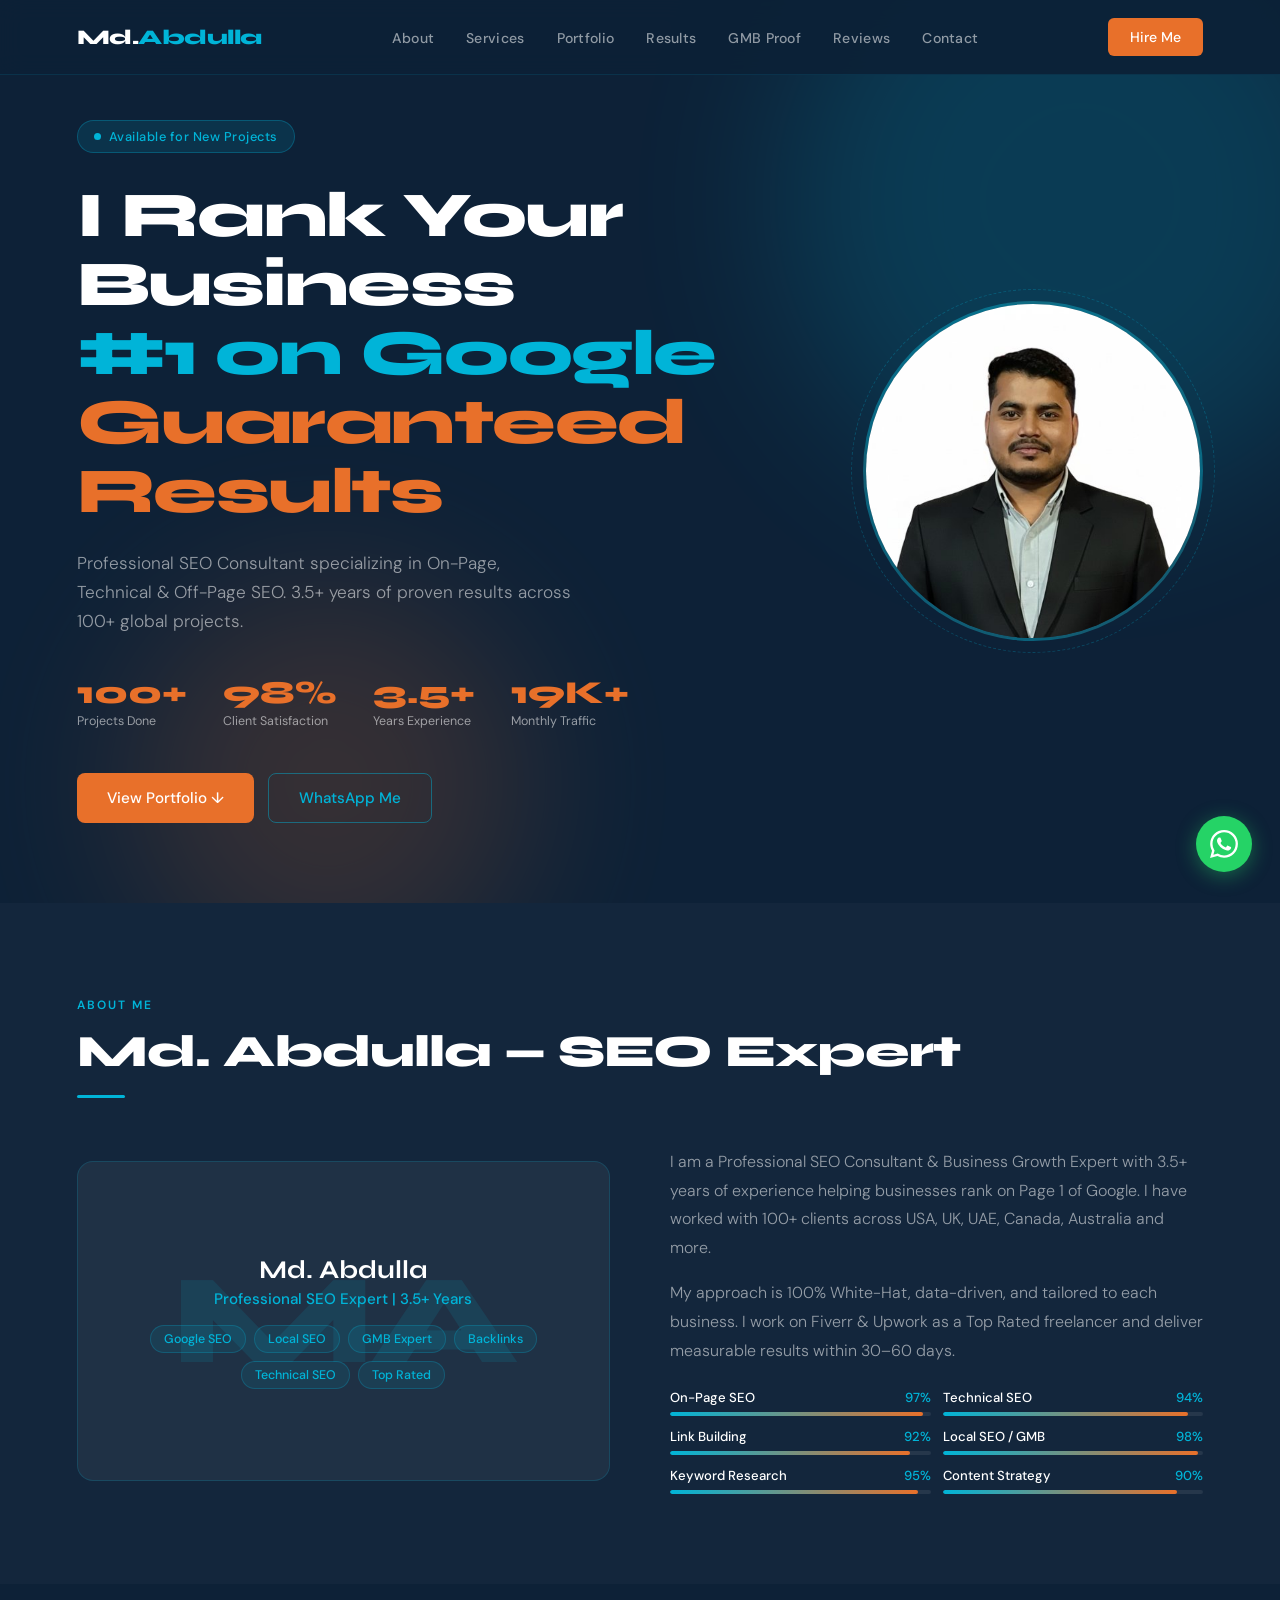
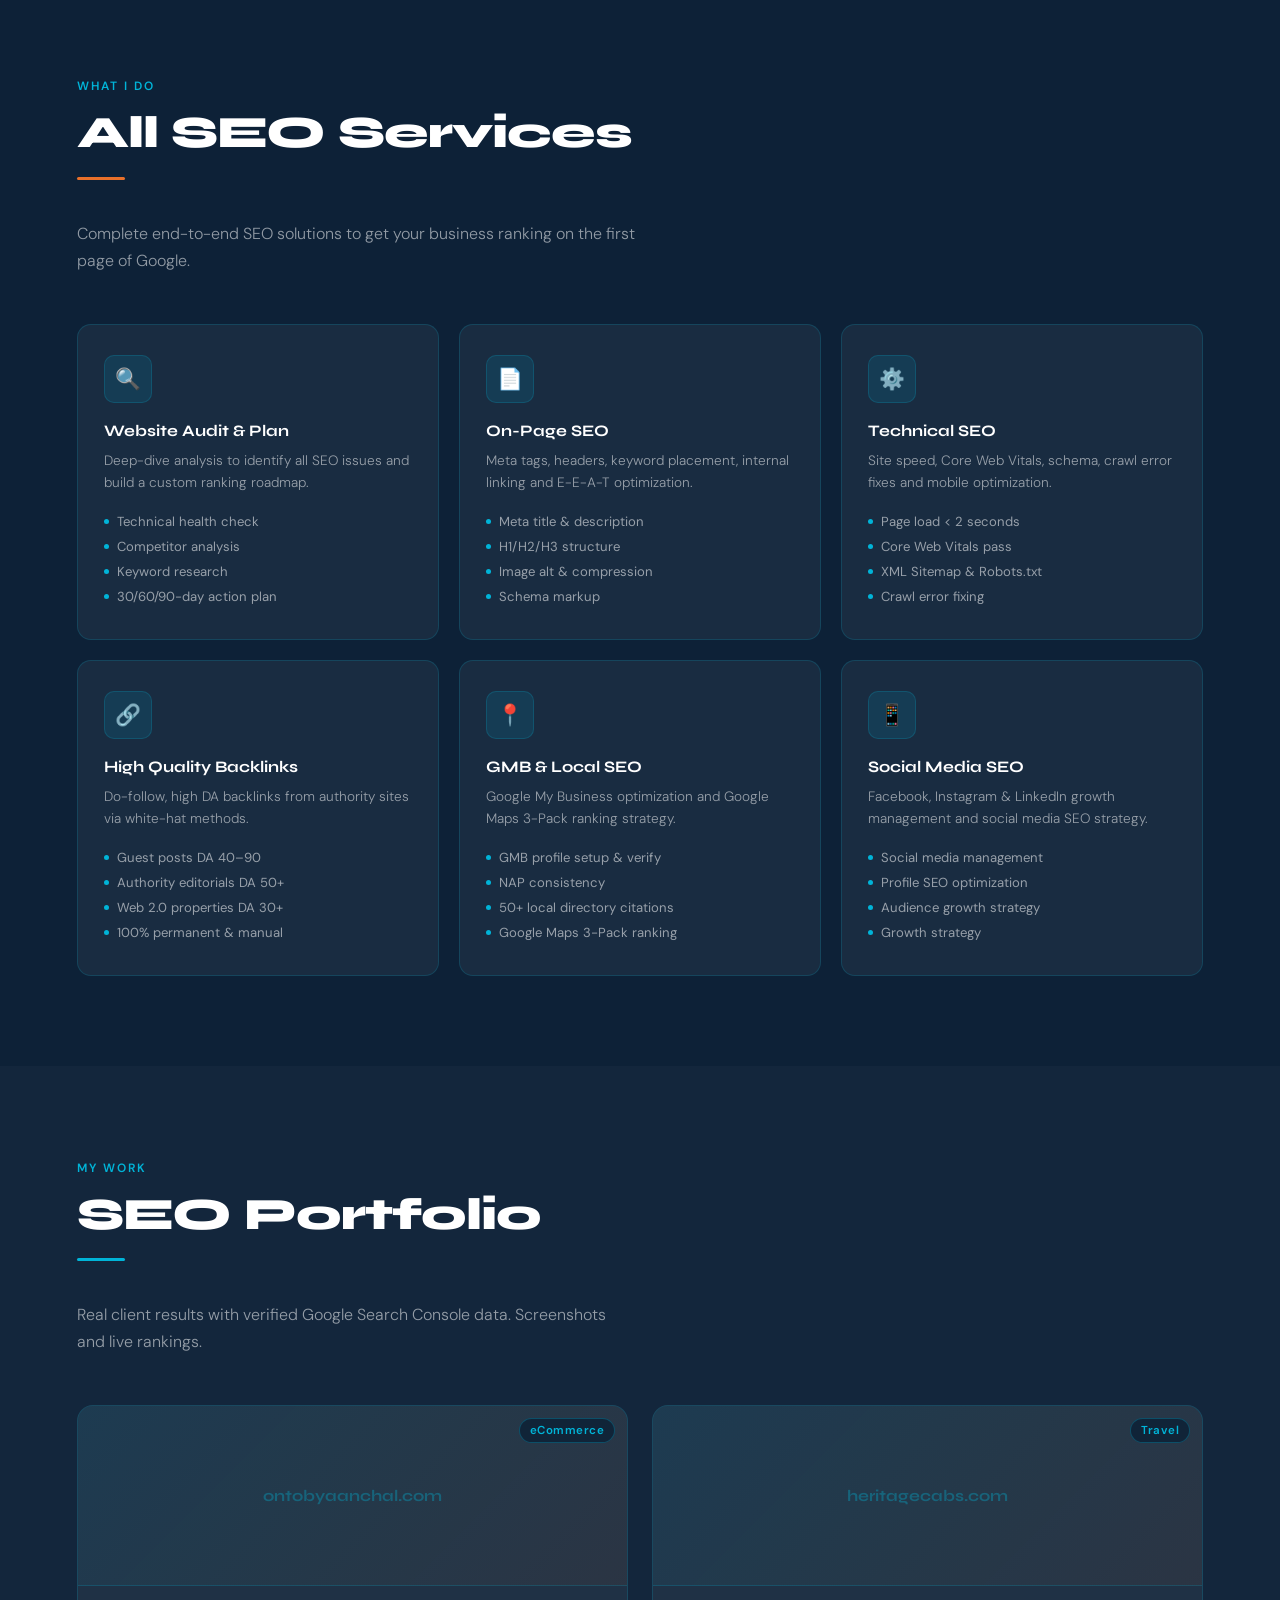
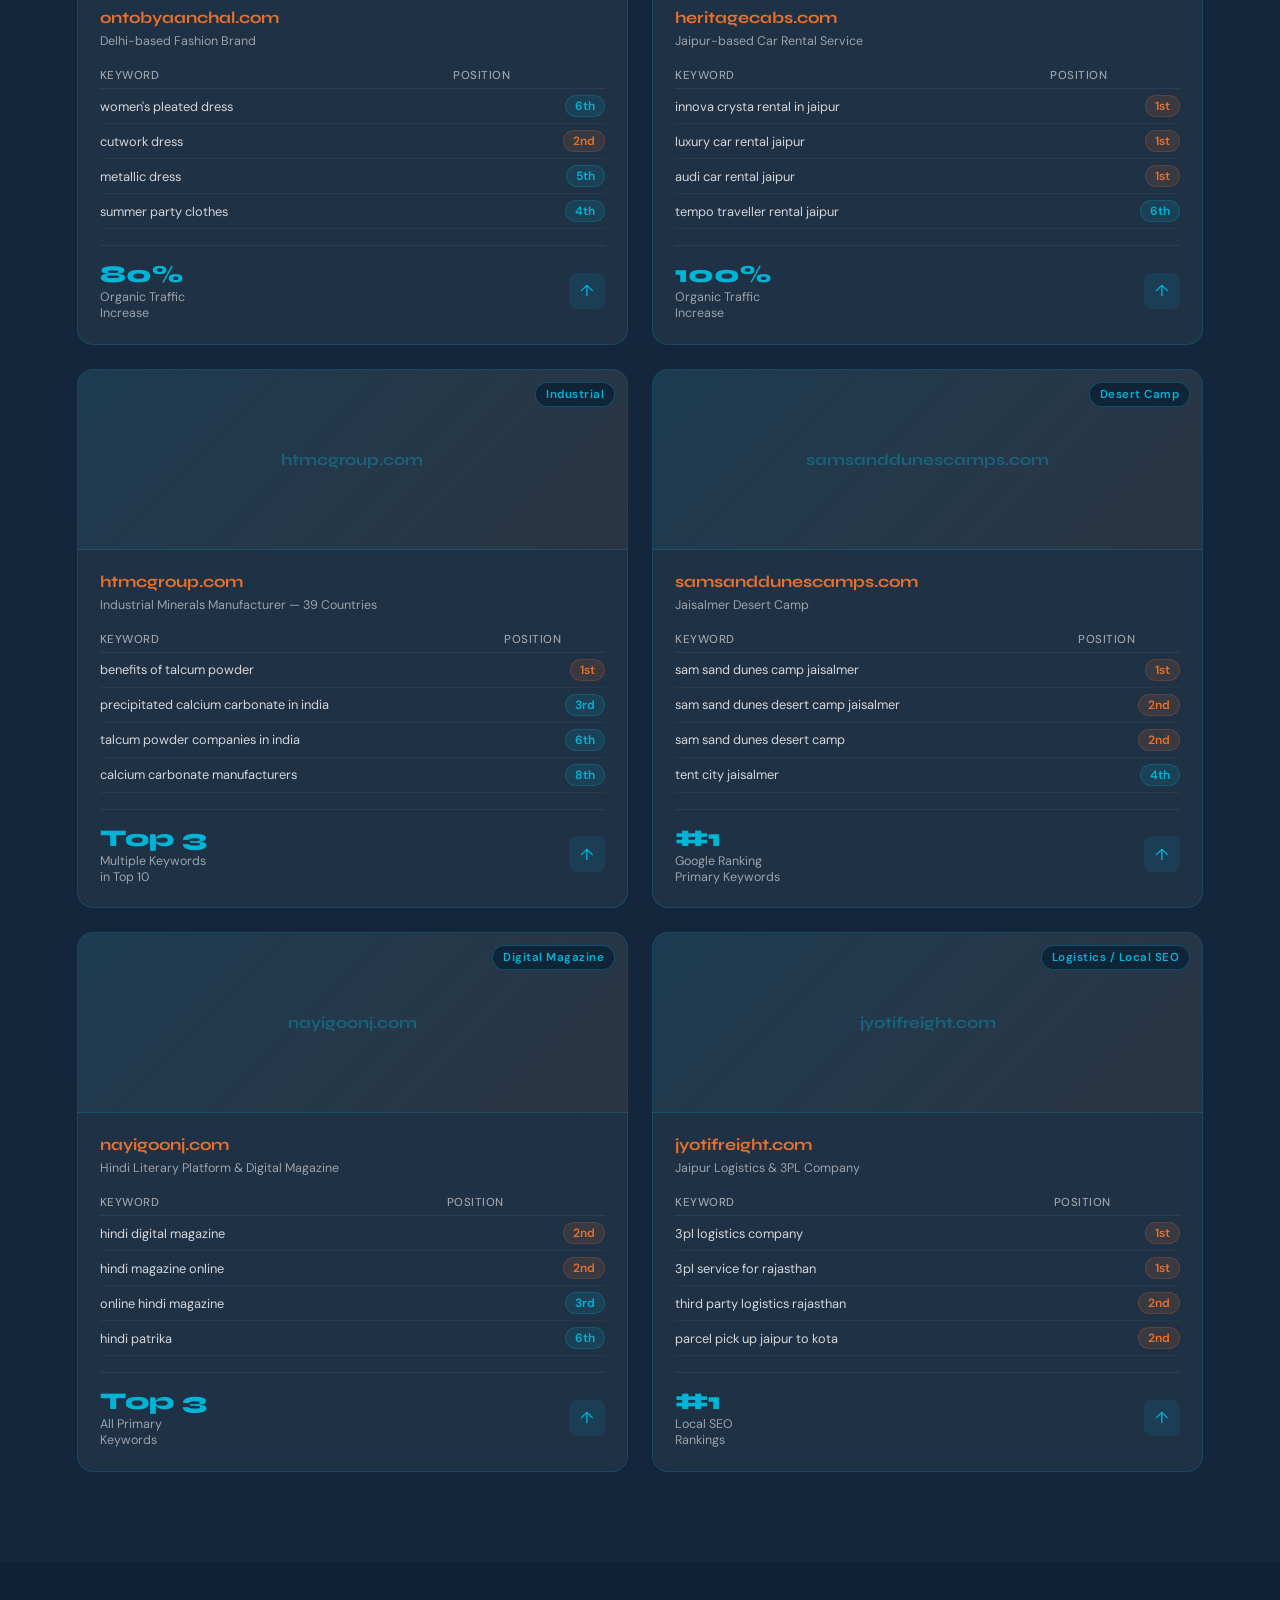
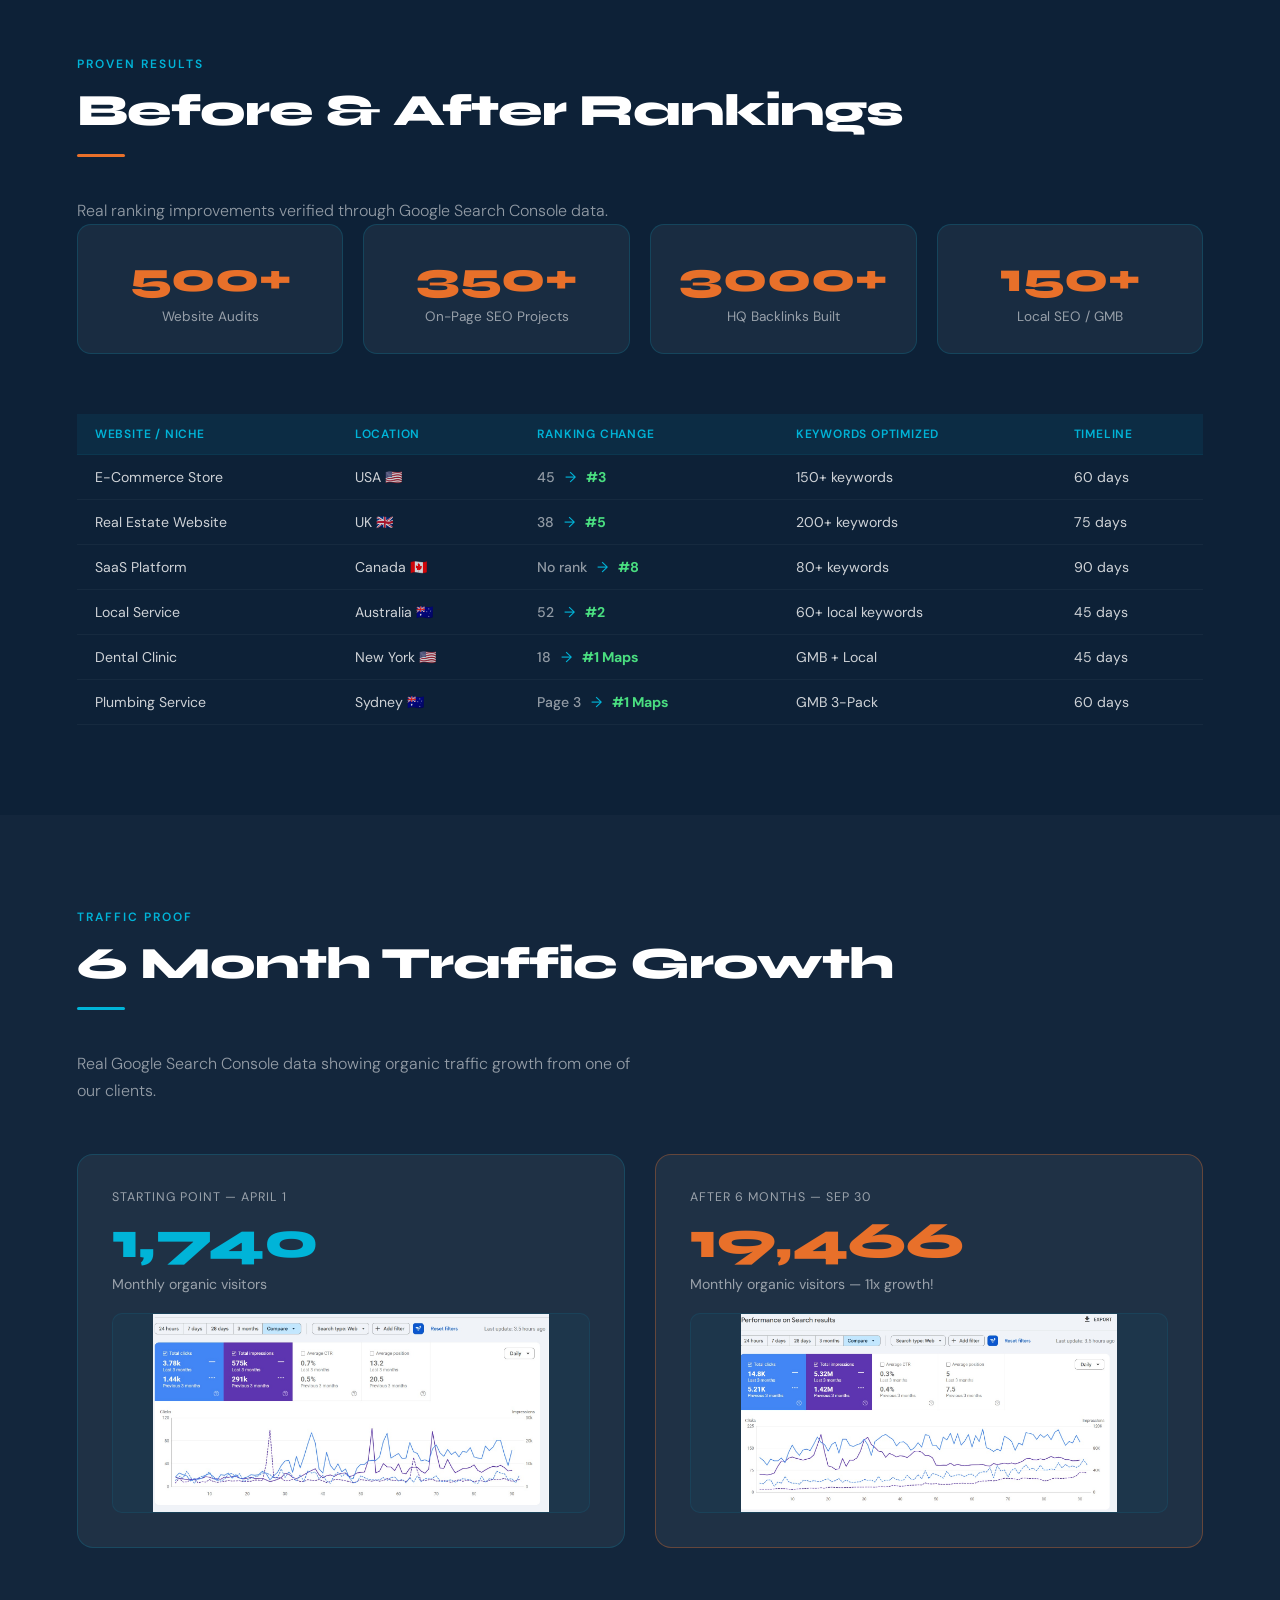
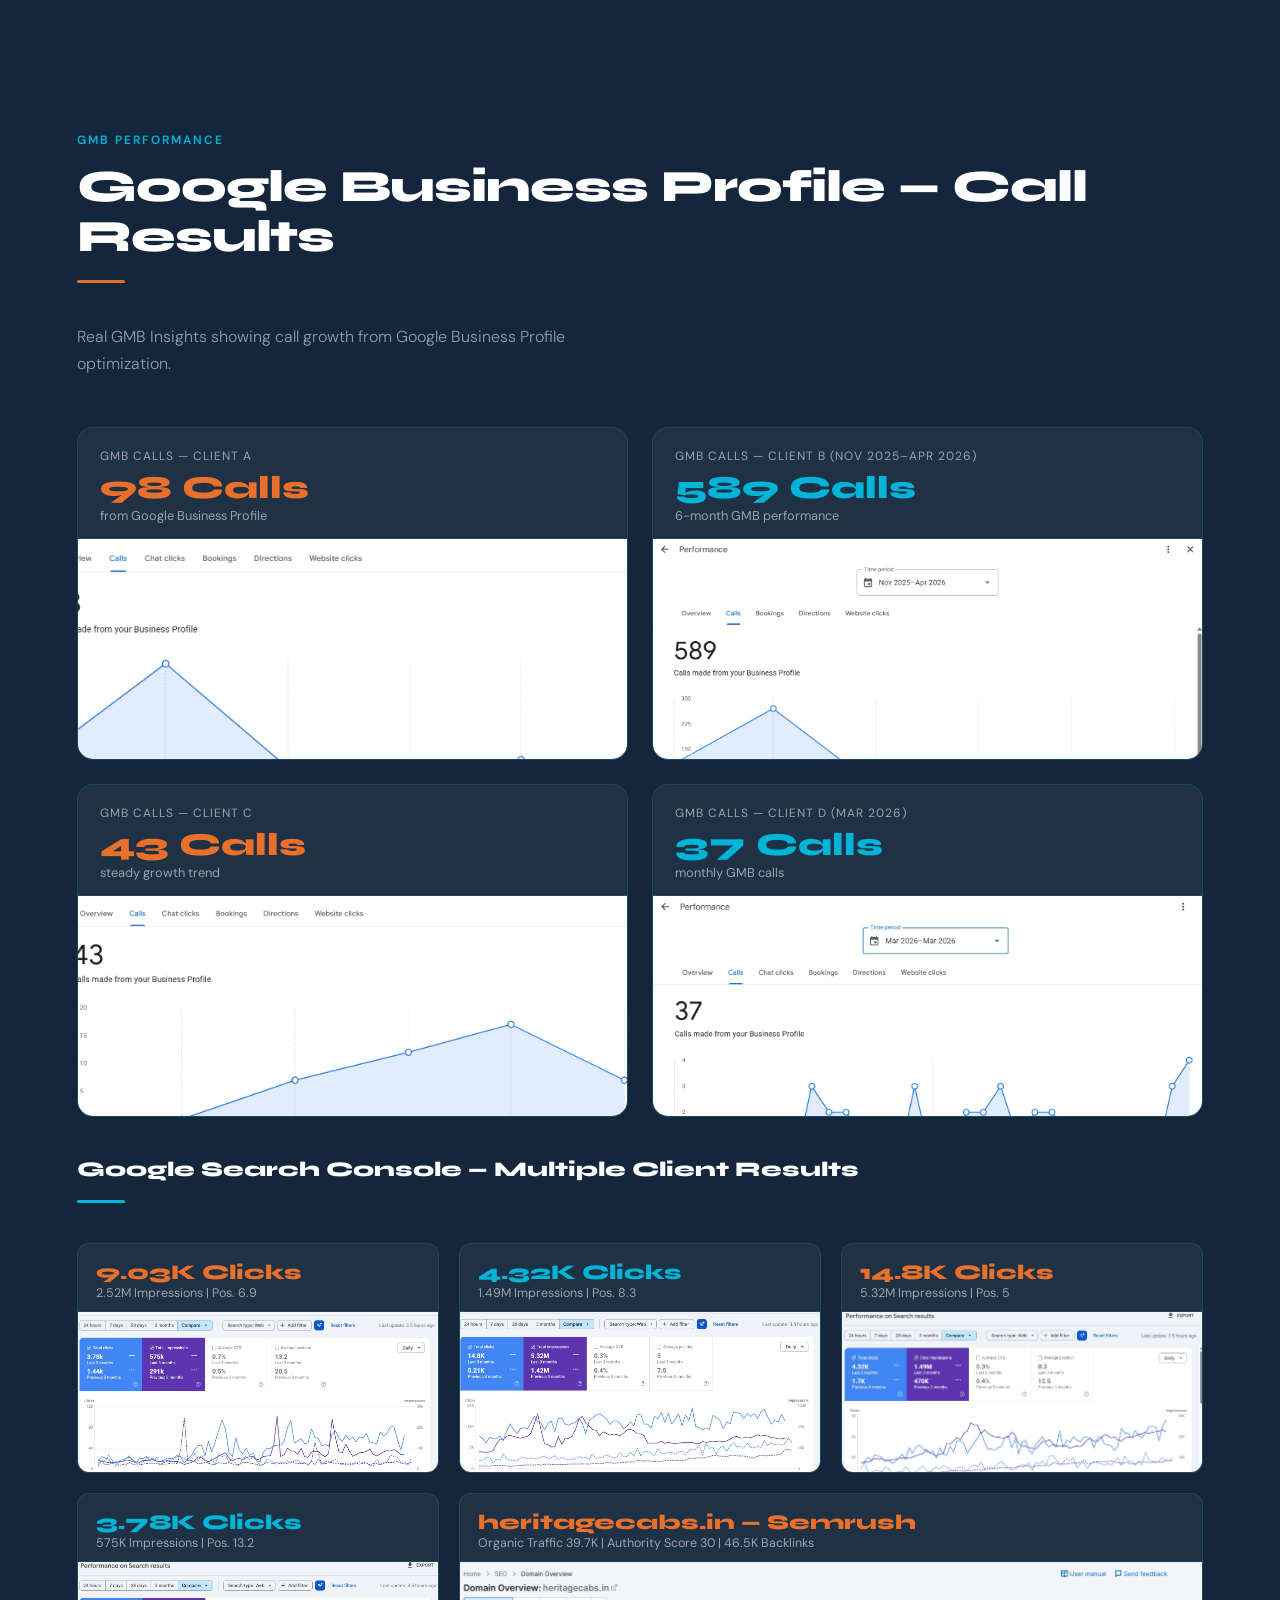
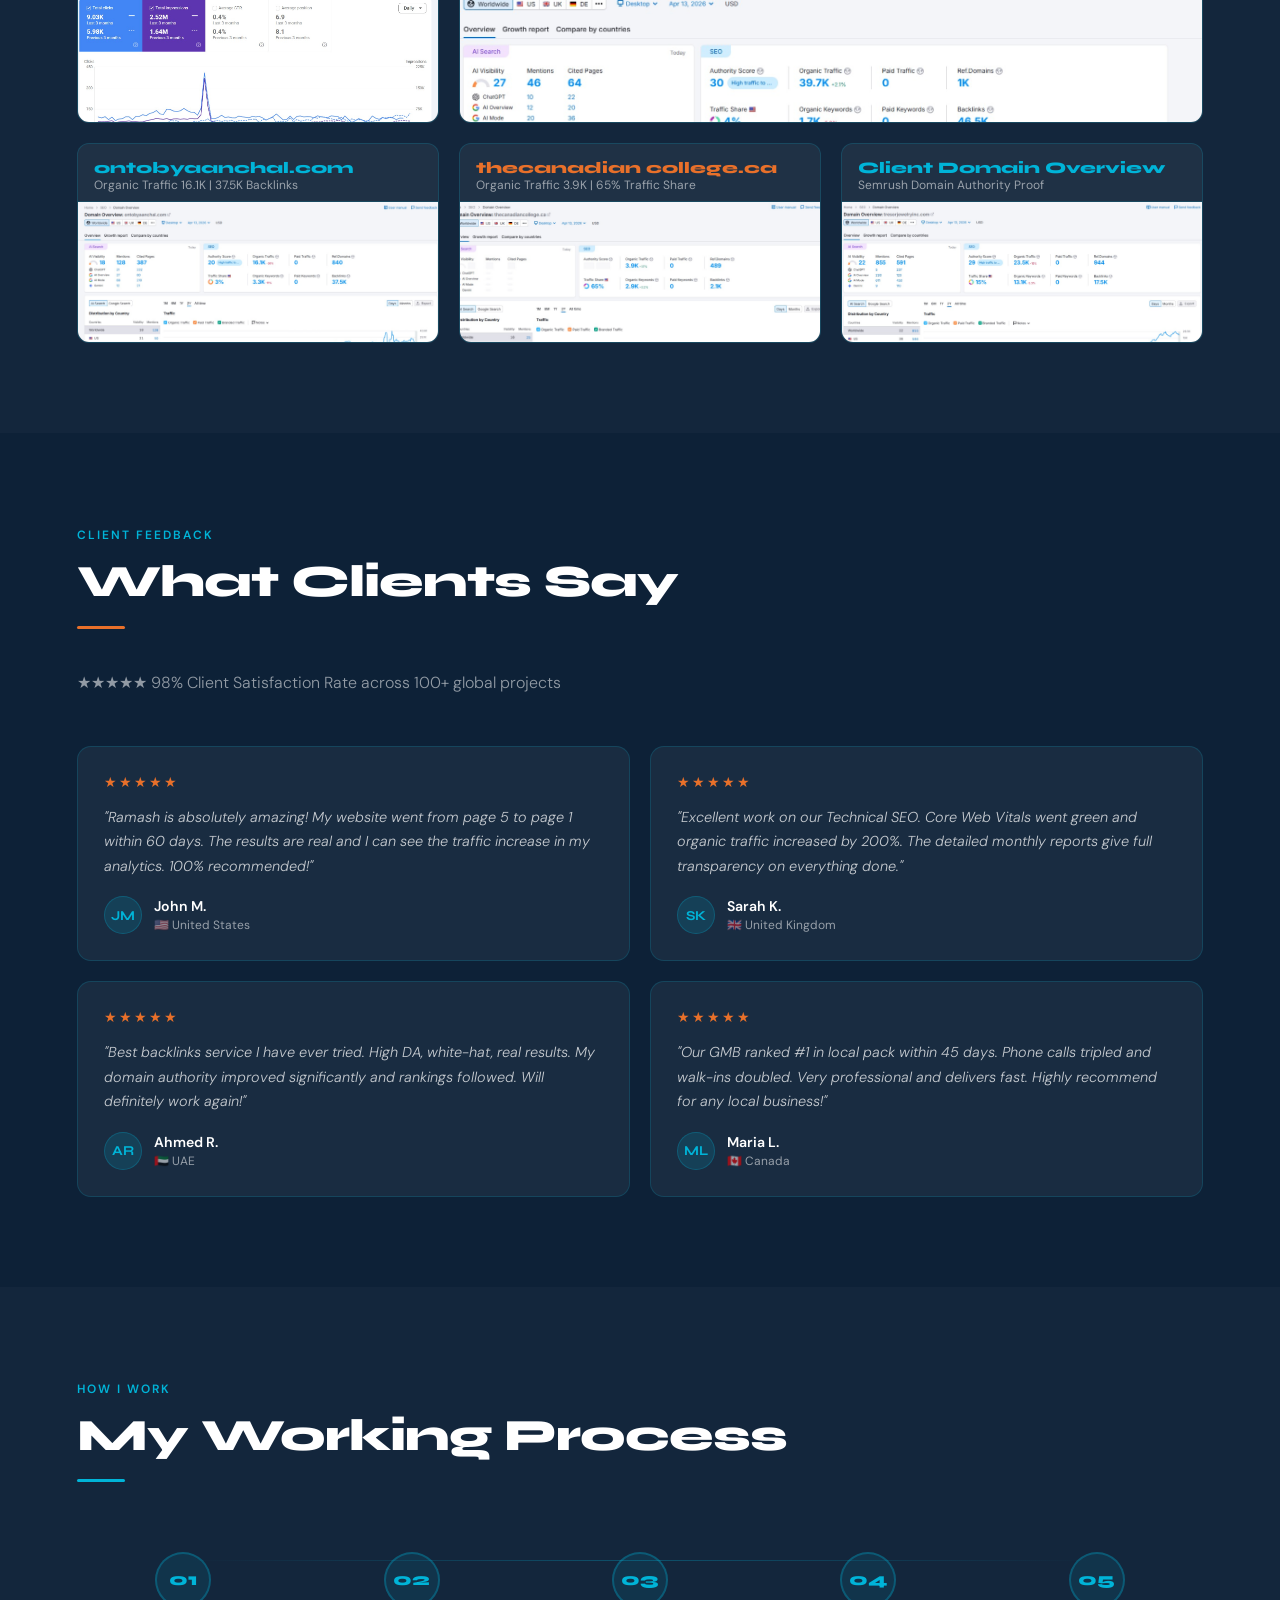
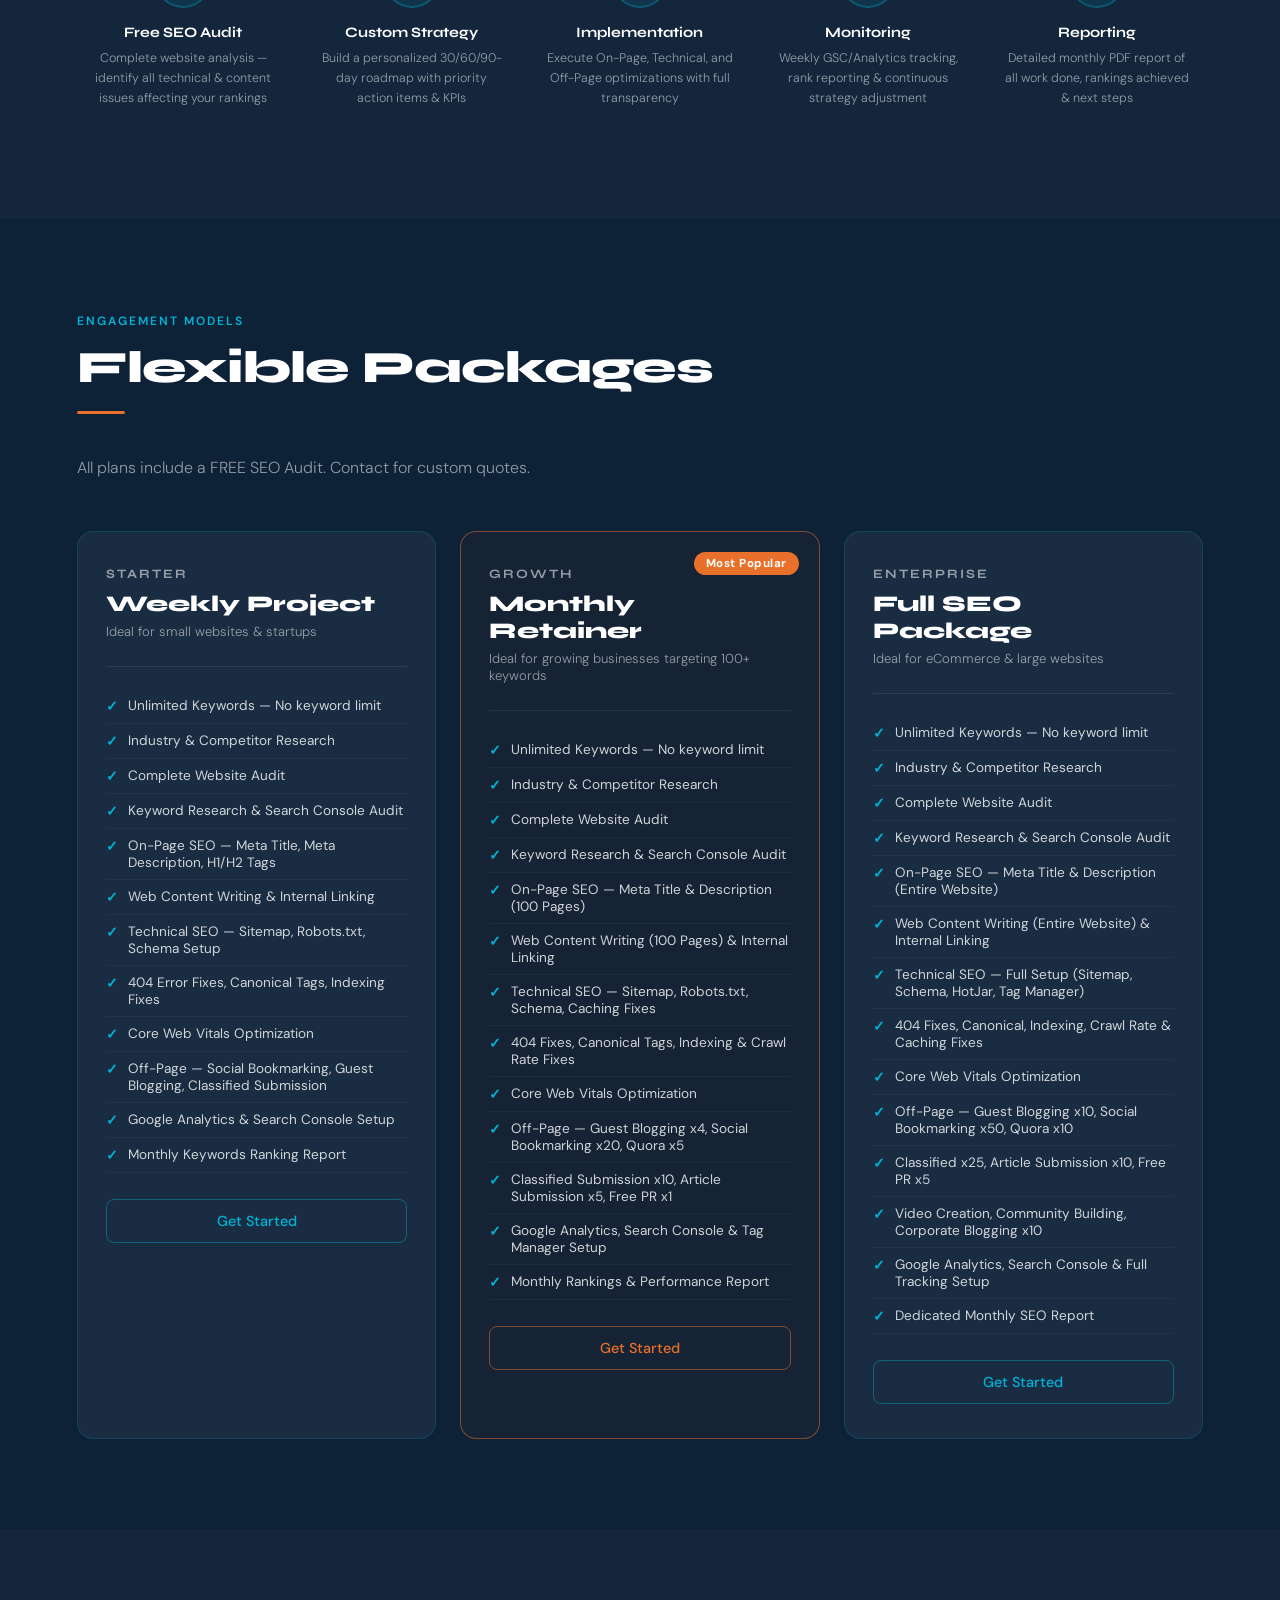
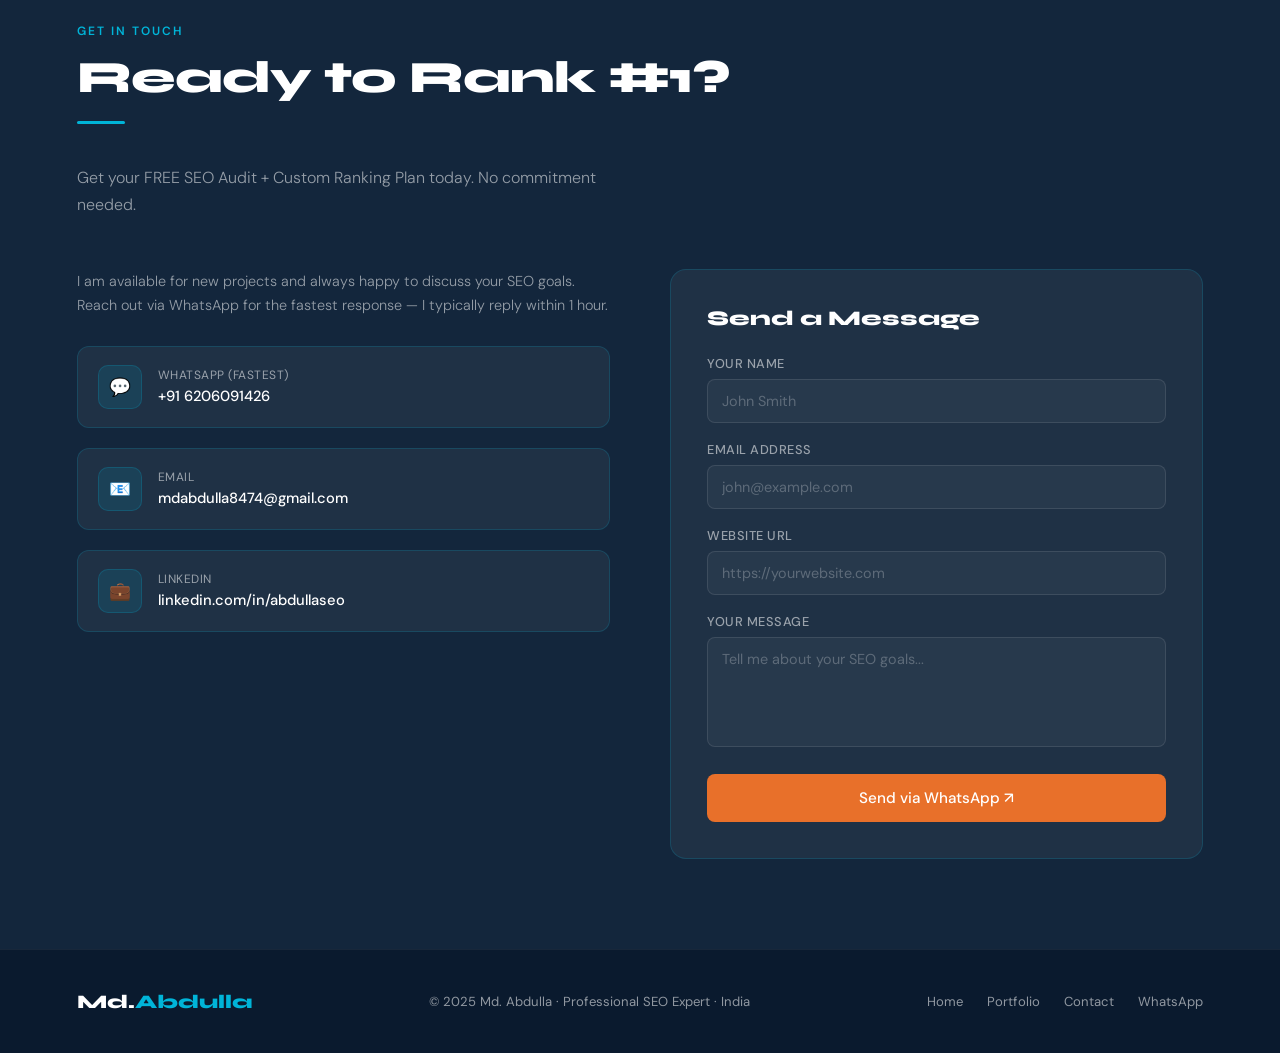
==== index.html @ ee0242d9 "Updated website content and design" ====
<!DOCTYPE html>
<html lang="en">
   <head>
      <meta charset="UTF-8">
      <meta name="viewport" content="width=device-width, initial-scale=1.0">
      <title>Md. Abdulla | SEO Expert – Rank #1 on Google</title>

      <!-- ── PRIMARY META ── -->
      <meta name="description" content="Md. Abdulla – Professional SEO Consultant with 3.5+ years & 100+ global projects. On-Page, Technical & Local SEO. Get your business to #1 on Google.">
      <meta name="robots" content="index, follow">
      <meta name="author" content="Md. Abdulla">
      <meta name="keywords" content="SEO expert, SEO consultant, local SEO, technical SEO, Google ranking, GMB optimization, on-page SEO">
      <link rel="canonical" href="https://abdullaseo.vercel.app/" />

      <!-- ── OPEN GRAPH (Facebook / WhatsApp / LinkedIn preview) ── -->
      <meta property="og:type" content="website">
      <meta property="og:url" content="https://abdullaseo.vercel.app/">
      <meta property="og:title" content="Md. Abdulla | SEO Expert – Rank #1 on Google">
      <meta property="og:description" content="Professional SEO Consultant with 3.5+ years & 100+ global projects. On-Page, Technical & Local SEO. Guaranteed Google rankings.">
      <meta property="og:image" content="https://abdullaseo.vercel.app/og-image.jpg">
      <meta property="og:image:width" content="1200">
      <meta property="og:image:height" content="630">
      <meta property="og:locale" content="en_IN">
      <meta property="og:site_name" content="Md. Abdulla SEO">

      <!-- ── TWITTER CARD ── -->
      <meta name="twitter:card" content="summary_large_image">
      <meta name="twitter:url" content="https://abdullaseo.vercel.app/">
      <meta name="twitter:title" content="Md. Abdulla | SEO Expert – Rank #1 on Google">
      <meta name="twitter:description" content="Professional SEO Consultant with 3.5+ years & 100+ global projects. On-Page, Technical & Local SEO.">
      <meta name="twitter:image" content="https://abdullaseo.vercel.app/og-image.jpg">

      <!-- ── STRUCTURED DATA (JSON-LD) ── -->
      <script type="application/ld+json">
      {
        "@context": "https://schema.org",
        "@type": "Person",
        "name": "Md. Abdulla",
        "jobTitle": "SEO Consultant",
        "url": "https://abdullaseo.vercel.app/",
        "email": "mdabdulla8474@gmail.com",
        "telephone": "+916206091426",
        "sameAs": ["https://www.linkedin.com/in/abdullaseo/"],
        "knowsAbout": ["SEO", "Technical SEO", "Local SEO", "Google My Business", "Link Building"],
        "description": "Professional SEO Consultant with 3.5+ years of experience helping 100+ businesses rank on Page 1 of Google."
      }
      </script>

      <!-- ── FONT PERFORMANCE: preconnect first ── -->
      <link rel="preconnect" href="https://fonts.googleapis.com">
      <link rel="preconnect" href="https://fonts.gstatic.com" crossorigin>
      <link href="https://fonts.googleapis.com/css2?family=Syne:wght@700;800&family=DM+Sans:wght@300;400;500&display=swap" rel="stylesheet">

      <link rel="stylesheet" href="style.css">
   </head>
   <body>
      <!-- NAV -->
      <nav>
         <a href="#home" class="nav-logo">Md.<span>Abdulla</span></a>
         <ul class="nav-links">
            <li><a href="#about">About</a></li>
            <li><a href="#services">Services</a></li>
            <li><a href="#portfolio">Portfolio</a></li>
            <li><a href="#results">Results</a></li>
            <li><a href="#gmb-proof">GMB Proof</a></li>
            <li><a href="#reviews">Reviews</a></li>
            <li><a href="#contact">Contact</a></li>
         </ul>
         <a href="https://api.whatsapp.com/send/?phone=%2B916206091426" target="_blank" class="nav-cta">Hire Me</a>
         <button class="nav-toggle" aria-label="Open menu" aria-expanded="false">
            <span></span><span></span><span></span>
         </button>
      </nav>
      <div class="mobile-nav" id="mobileNav" aria-hidden="true">
         <ul>
            <li><a href="#about">About</a></li>
            <li><a href="#services">Services</a></li>
            <li><a href="#portfolio">Portfolio</a></li>
            <li><a href="#results">Results</a></li>
            <li><a href="#gmb-proof">GMB Proof</a></li>
            <li><a href="#reviews">Reviews</a></li>
            <li><a href="#contact">Contact</a></li>
            <li><a href="https://api.whatsapp.com/send/?phone=%2B916206091426" target="_blank" class="mobile-cta">Hire Me</a></li>
         </ul>
      </div>
      <!-- HERO -->
      <section id="home">
         <div class="hero-bg-circle c1"></div>
         <div class="hero-bg-circle c2"></div>
         <div class="hero-inner">
            <div class="hero-text">
               <div class="hero-badge">Available for New Projects</div>
               <h1 class="hero-title">
                  I Rank Your Business<br>
                  <span class="accent">#1 on Google</span><br>
                  <span class="accent2">Guaranteed Results</span>
               </h1>
               <p class="hero-sub">Professional SEO Consultant specializing in On-Page, Technical & Off-Page SEO. 3.5+ years of
                  proven results across 100+ global projects.
               </p>
               <div class="hero-stats">
                  <div class="stat-item">
                     <span class="stat-num">100+</span>
                     <div class="stat-label">Projects Done</div>
                  </div>
                  <div class="stat-item">
                     <span class="stat-num">98%</span>
                     <div class="stat-label">Client Satisfaction</div>
                  </div>
                  <div class="stat-item">
                     <span class="stat-num">3.5+</span>
                     <div class="stat-label">Years Experience</div>
                  </div>
                  <div class="stat-item">
                     <span class="stat-num">19K+</span>
                     <div class="stat-label">Monthly Traffic</div>
                  </div>
               </div>
               <div class="hero-btns">
                  <a href="#portfolio" class="btn-primary">View Portfolio ↓</a>
                  <a href="https://api.whatsapp.com/send/?phone=%2B916206091426" target="_blank" class="btn-outline">WhatsApp
                  Me</a>
               </div>
            </div>
            <div style="position:relative; flex-shrink:0;">
               <div class="hero-ring"></div>
               <div class="hero-photo">
                  <!-- APNI PHOTO YAHAN LAGAO: <img src="your-photo.jpg" alt="Md. Abdulla"> -->
                  <img
                     src="[data-uri]"
                     alt="Md. Abdulla" style="width:100%;height:100%;object-fit:cover;">
               </div>
            </div>
         </div>
      </section>
      <!-- ABOUT -->
      <section id="about">
         <div class="fade-in">
            <span class="section-label">About Me</span>
            <h2 class="section-title">Md. Abdulla — SEO Expert</h2>
            <div class="divider"></div>
         </div>
         <div class="about-grid fade-in">
            <div class="about-img-wrap">
               <div class="about-monogram">MA</div>
               <div class="about-card-inner">
                  <div class="about-name">Md. Abdulla</div>
                  <div class="about-role">Professional SEO Expert | 3.5+ Years</div>
                  <div class="about-tags">
                     <span class="about-tag">Google SEO</span>
                     <span class="about-tag">Local SEO</span>
                     <span class="about-tag">GMB Expert</span>
                     <span class="about-tag">Backlinks</span>
                     <span class="about-tag">Technical SEO</span>
                     <span class="about-tag">Top Rated</span>
                  </div>
               </div>
            </div>
            <div class="about-text">
               <p>I am a Professional SEO Consultant & Business Growth Expert with 3.5+ years of experience helping businesses
                  rank on Page 1 of Google. I have worked with 100+ clients across USA, UK, UAE, Canada, Australia and more.
               </p>
               <p>My approach is 100% White-Hat, data-driven, and tailored to each business. I work on Fiverr & Upwork as a Top
                  Rated freelancer and deliver measurable results within 30–60 days.
               </p>
               <div class="skills-grid">
                  <div class="skill-row">
                     <div class="skill-name">On-Page SEO <span class="skill-pct">97%</span></div>
                     <div class="skill-bar">
                        <div class="skill-fill" style="width:97%"></div>
                     </div>
                  </div>
                  <div class="skill-row">
                     <div class="skill-name">Technical SEO <span class="skill-pct">94%</span></div>
                     <div class="skill-bar">
                        <div class="skill-fill" style="width:94%"></div>
                     </div>
                  </div>
                  <div class="skill-row">
                     <div class="skill-name">Link Building <span class="skill-pct">92%</span></div>
                     <div class="skill-bar">
                        <div class="skill-fill" style="width:92%"></div>
                     </div>
                  </div>
                  <div class="skill-row">
                     <div class="skill-name">Local SEO / GMB <span class="skill-pct">98%</span></div>
                     <div class="skill-bar">
                        <div class="skill-fill" style="width:98%"></div>
                     </div>
                  </div>
                  <div class="skill-row">
                     <div class="skill-name">Keyword Research <span class="skill-pct">95%</span></div>
                     <div class="skill-bar">
                        <div class="skill-fill" style="width:95%"></div>
                     </div>
                  </div>
                  <div class="skill-row">
                     <div class="skill-name">Content Strategy <span class="skill-pct">90%</span></div>
                     <div class="skill-bar">
                        <div class="skill-fill" style="width:90%"></div>
                     </div>
                  </div>
               </div>
            </div>
         </div>
      </section>
      <!-- SERVICES -->
      <section id="services">
         <div class="fade-in">
            <span class="section-label">What I Do</span>
            <h2 class="section-title">All SEO Services</h2>
            <div class="divider orange"></div>
            <p class="section-sub">Complete end-to-end SEO solutions to get your business ranking on the first page of Google.
            </p>
         </div>
         <div class="services-grid" style="margin-top:50px;">
            <div class="service-card fade-in">
               <div class="service-icon">🔍</div>
               <div class="service-title">Website Audit & Plan</div>
               <div class="service-desc">Deep-dive analysis to identify all SEO issues and build a custom ranking roadmap.
               </div>
               <ul class="service-list">
                  <li>Technical health check</li>
                  <li>Competitor analysis</li>
                  <li>Keyword research</li>
                  <li>30/60/90-day action plan</li>
               </ul>
            </div>
            <div class="service-card fade-in">
               <div class="service-icon">📄</div>
               <div class="service-title">On-Page SEO</div>
               <div class="service-desc">Meta tags, headers, keyword placement, internal linking and E-E-A-T optimization.
               </div>
               <ul class="service-list">
                  <li>Meta title & description</li>
                  <li>H1/H2/H3 structure</li>
                  <li>Image alt & compression</li>
                  <li>Schema markup</li>
               </ul>
            </div>
            <div class="service-card fade-in">
               <div class="service-icon">⚙️</div>
               <div class="service-title">Technical SEO</div>
               <div class="service-desc">Site speed, Core Web Vitals, schema, crawl error fixes and mobile optimization.</div>
               <ul class="service-list">
                  <li>Page load &lt; 2 seconds</li>
                  <li>Core Web Vitals pass</li>
                  <li>XML Sitemap & Robots.txt</li>
                  <li>Crawl error fixing</li>
               </ul>
            </div>
            <div class="service-card fade-in">
               <div class="service-icon">🔗</div>
               <div class="service-title">High Quality Backlinks</div>
               <div class="service-desc">Do-follow, high DA backlinks from authority sites via white-hat methods.</div>
               <ul class="service-list">
                  <li>Guest posts DA 40–90</li>
                  <li>Authority editorials DA 50+</li>
                  <li>Web 2.0 properties DA 30+</li>
                  <li>100% permanent & manual</li>
               </ul>
            </div>
            <div class="service-card fade-in">
               <div class="service-icon">📍</div>
               <div class="service-title">GMB & Local SEO</div>
               <div class="service-desc">Google My Business optimization and Google Maps 3-Pack ranking strategy.</div>
               <ul class="service-list">
                  <li>GMB profile setup & verify</li>
                  <li>NAP consistency</li>
                  <li>50+ local directory citations</li>
                  <li>Google Maps 3-Pack ranking</li>
               </ul>
            </div>
            <div class="service-card fade-in">
               <div class="service-icon">📱</div>
               <div class="service-title">Social Media SEO</div>
               <div class="service-desc">Facebook, Instagram &amp; LinkedIn growth management and social media SEO strategy.
               </div>
               <ul class="service-list">
                  <li>Social media management</li>
                  <li>Profile SEO optimization</li>
                  <li>Audience growth strategy</li>
                  <li>Growth strategy</li>
               </ul>
            </div>
         </div>
      </section>
      <!-- PORTFOLIO -->
      <section id="portfolio">
         <div class="fade-in">
            <span class="section-label">My Work</span>
            <h2 class="section-title">SEO Portfolio</h2>
            <div class="divider"></div>
            <p class="section-sub">Real client results with verified Google Search Console data. Screenshots and live
               rankings.
            </p>
         </div>
         <div class="portfolio-grid" style="margin-top:50px;">
            <div class="portfolio-card fade-in">
               <div class="portfolio-img">
                  <!-- SCREENSHOT: <img src="ontobyaanchal-screenshot.jpg" alt="ontobyaanchal"> -->
                  <div class="portfolio-img-placeholder">ontobyaanchal.com</div>
                  <div class="portfolio-badge">eCommerce</div>
               </div>
               <div class="portfolio-body">
                  <div class="portfolio-domain">ontobyaanchal.com</div>
                  <div class="portfolio-cat">Delhi-based Fashion Brand</div>
                  <table class="kw-table">
                     <tr>
                        <th>Keyword</th>
                        <th>Position</th>
                     </tr>
                     <tr>
                        <td>women's pleated dress</td>
                        <td><span class="rank-badge rank-2">6th</span></td>
                     </tr>
                     <tr>
                        <td>cutwork dress</td>
                        <td><span class="rank-badge rank-1">2nd</span></td>
                     </tr>
                     <tr>
                        <td>metallic dress</td>
                        <td><span class="rank-badge rank-2">5th</span></td>
                     </tr>
                     <tr>
                        <td>summer party clothes</td>
                        <td><span class="rank-badge rank-2">4th</span></td>
                     </tr>
                  </table>
                  <div class="portfolio-traffic">
                     <div>
                        <div class="traffic-num">80%</div>
                        <div class="traffic-label">Organic Traffic<br>Increase</div>
                     </div>
                     <div class="traffic-arrow">↑</div>
                  </div>
               </div>
            </div>
            <div class="portfolio-card fade-in">
               <div class="portfolio-img">
                  <div class="portfolio-img-placeholder">heritagecabs.com</div>
                  <div class="portfolio-badge">Travel</div>
               </div>
               <div class="portfolio-body">
                  <div class="portfolio-domain">heritagecabs.com</div>
                  <div class="portfolio-cat">Jaipur-based Car Rental Service</div>
                  <table class="kw-table">
                     <tr>
                        <th>Keyword</th>
                        <th>Position</th>
                     </tr>
                     <tr>
                        <td>innova crysta rental in jaipur</td>
                        <td><span class="rank-badge rank-1">1st</span></td>
                     </tr>
                     <tr>
                        <td>luxury car rental jaipur</td>
                        <td><span class="rank-badge rank-1">1st</span></td>
                     </tr>
                     <tr>
                        <td>audi car rental jaipur</td>
                        <td><span class="rank-badge rank-1">1st</span></td>
                     </tr>
                     <tr>
                        <td>tempo traveller rental jaipur</td>
                        <td><span class="rank-badge rank-2">6th</span></td>
                     </tr>
                  </table>
                  <div class="portfolio-traffic">
                     <div>
                        <div class="traffic-num">100%</div>
                        <div class="traffic-label">Organic Traffic<br>Increase</div>
                     </div>
                     <div class="traffic-arrow">↑</div>
                  </div>
               </div>
            </div>
            <div class="portfolio-card fade-in">
               <div class="portfolio-img">
                  <div class="portfolio-img-placeholder">htmcgroup.com</div>
                  <div class="portfolio-badge">Industrial</div>
               </div>
               <div class="portfolio-body">
                  <div class="portfolio-domain">htmcgroup.com</div>
                  <div class="portfolio-cat">Industrial Minerals Manufacturer — 39 Countries</div>
                  <table class="kw-table">
                     <tr>
                        <th>Keyword</th>
                        <th>Position</th>
                     </tr>
                     <tr>
                        <td>benefits of talcum powder</td>
                        <td><span class="rank-badge rank-1">1st</span></td>
                     </tr>
                     <tr>
                        <td>precipitated calcium carbonate in india</td>
                        <td><span class="rank-badge rank-2">3rd</span></td>
                     </tr>
                     <tr>
                        <td>talcum powder companies in india</td>
                        <td><span class="rank-badge rank-2">6th</span></td>
                     </tr>
                     <tr>
                        <td>calcium carbonate manufacturers</td>
                        <td><span class="rank-badge rank-2">8th</span></td>
                     </tr>
                  </table>
                  <div class="portfolio-traffic">
                     <div>
                        <div class="traffic-num">Top 3</div>
                        <div class="traffic-label">Multiple Keywords<br>in Top 10</div>
                     </div>
                     <div class="traffic-arrow">↑</div>
                  </div>
               </div>
            </div>
            <div class="portfolio-card fade-in">
               <div class="portfolio-img">
                  <div class="portfolio-img-placeholder">samsanddunescamps.com</div>
                  <div class="portfolio-badge">Desert Camp</div>
               </div>
               <div class="portfolio-body">
                  <div class="portfolio-domain">samsanddunescamps.com</div>
                  <div class="portfolio-cat">Jaisalmer Desert Camp</div>
                  <table class="kw-table">
                     <tr>
                        <th>Keyword</th>
                        <th>Position</th>
                     </tr>
                     <tr>
                        <td>sam sand dunes camp jaisalmer</td>
                        <td><span class="rank-badge rank-1">1st</span></td>
                     </tr>
                     <tr>
                        <td>sam sand dunes desert camp jaisalmer</td>
                        <td><span class="rank-badge rank-1">2nd</span></td>
                     </tr>
                     <tr>
                        <td>sam sand dunes desert camp</td>
                        <td><span class="rank-badge rank-1">2nd</span></td>
                     </tr>
                     <tr>
                        <td>tent city jaisalmer</td>
                        <td><span class="rank-badge rank-2">4th</span></td>
                     </tr>
                  </table>
                  <div class="portfolio-traffic">
                     <div>
                        <div class="traffic-num">#1</div>
                        <div class="traffic-label">Google Ranking<br>Primary Keywords</div>
                     </div>
                     <div class="traffic-arrow">↑</div>
                  </div>
               </div>
            </div>
            <div class="portfolio-card fade-in">
               <div class="portfolio-img">
                  <div class="portfolio-img-placeholder">nayigoonj.com</div>
                  <div class="portfolio-badge">Digital Magazine</div>
               </div>
               <div class="portfolio-body">
                  <div class="portfolio-domain">nayigoonj.com</div>
                  <div class="portfolio-cat">Hindi Literary Platform & Digital Magazine</div>
                  <table class="kw-table">
                     <tr>
                        <th>Keyword</th>
                        <th>Position</th>
                     </tr>
                     <tr>
                        <td>hindi digital magazine</td>
                        <td><span class="rank-badge rank-1">2nd</span></td>
                     </tr>
                     <tr>
                        <td>hindi magazine online</td>
                        <td><span class="rank-badge rank-1">2nd</span></td>
                     </tr>
                     <tr>
                        <td>online hindi magazine</td>
                        <td><span class="rank-badge rank-2">3rd</span></td>
                     </tr>
                     <tr>
                        <td>hindi patrika</td>
                        <td><span class="rank-badge rank-2">6th</span></td>
                     </tr>
                  </table>
                  <div class="portfolio-traffic">
                     <div>
                        <div class="traffic-num">Top 3</div>
                        <div class="traffic-label">All Primary<br>Keywords</div>
                     </div>
                     <div class="traffic-arrow">↑</div>
                  </div>
               </div>
            </div>
            <div class="portfolio-card fade-in">
               <div class="portfolio-img">
                  <div class="portfolio-img-placeholder">jyotifreight.com</div>
                  <div class="portfolio-badge">Logistics / Local SEO</div>
               </div>
               <div class="portfolio-body">
                  <div class="portfolio-domain">jyotifreight.com</div>
                  <div class="portfolio-cat">Jaipur Logistics & 3PL Company</div>
                  <table class="kw-table">
                     <tr>
                        <th>Keyword</th>
                        <th>Position</th>
                     </tr>
                     <tr>
                        <td>3pl logistics company</td>
                        <td><span class="rank-badge rank-1">1st</span></td>
                     </tr>
                     <tr>
                        <td>3pl service for rajasthan</td>
                        <td><span class="rank-badge rank-1">1st</span></td>
                     </tr>
                     <tr>
                        <td>third party logistics rajasthan</td>
                        <td><span class="rank-badge rank-1">2nd</span></td>
                     </tr>
                     <tr>
                        <td>parcel pick up jaipur to kota</td>
                        <td><span class="rank-badge rank-1">2nd</span></td>
                     </tr>
                  </table>
                  <div class="portfolio-traffic">
                     <div>
                        <div class="traffic-num">#1</div>
                        <div class="traffic-label">Local SEO<br>Rankings</div>
                     </div>
                     <div class="traffic-arrow">↑</div>
                  </div>
               </div>
            </div>
         </div>
      </section>
      <!-- RESULTS -->
      <section id="results">
         <div class="fade-in">
            <span class="section-label">Proven Results</span>
            <h2 class="section-title">Before & After Rankings</h2>
            <div class="divider orange"></div>
            <p class="section-sub">Real ranking improvements verified through Google Search Console data.</p>
         </div>
         <div class="results-grid fade-in">
            <div class="result-stat-card">
               <span class="big-num">500+</span>
               <div class="big-label">Website Audits</div>
            </div>
            <div class="result-stat-card">
               <span class="big-num">350+</span>
               <div class="big-label">On-Page SEO Projects</div>
            </div>
            <div class="result-stat-card">
               <span class="big-num">3000+</span>
               <div class="big-label">HQ Backlinks Built</div>
            </div>
            <div class="result-stat-card">
               <span class="big-num">150+</span>
               <div class="big-label">Local SEO / GMB</div>
            </div>
         </div>
         <div class="ranking-table-wrap fade-in">
            <table class="ranking-table">
               <thead>
                  <tr>
                     <th>Website / Niche</th>
                     <th>Location</th>
                     <th>Ranking Change</th>
                     <th>Keywords Optimized</th>
                     <th>Timeline</th>
                  </tr>
               </thead>
               <tbody>
                  <tr>
                     <td>E-Commerce Store</td>
                     <td>USA 🇺🇸</td>
                     <td>
                        <div class="before-after"><span class="pos-before">45</span><span class="pos-arrow">→</span><span
                           class="pos-after">#3</span></div>
                     </td>
                     <td>150+ keywords</td>
                     <td>60 days</td>
                  </tr>
                  <tr>
                     <td>Real Estate Website</td>
                     <td>UK 🇬🇧</td>
                     <td>
                        <div class="before-after"><span class="pos-before">38</span><span class="pos-arrow">→</span><span
                           class="pos-after">#5</span></div>
                     </td>
                     <td>200+ keywords</td>
                     <td>75 days</td>
                  </tr>
                  <tr>
                     <td>SaaS Platform</td>
                     <td>Canada 🇨🇦</td>
                     <td>
                        <div class="before-after"><span class="pos-before">No rank</span><span class="pos-arrow">→</span><span
                           class="pos-after">#8</span></div>
                     </td>
                     <td>80+ keywords</td>
                     <td>90 days</td>
                  </tr>
                  <tr>
                     <td>Local Service</td>
                     <td>Australia 🇦🇺</td>
                     <td>
                        <div class="before-after"><span class="pos-before">52</span><span class="pos-arrow">→</span><span
                           class="pos-after">#2</span></div>
                     </td>
                     <td>60+ local keywords</td>
                     <td>45 days</td>
                  </tr>
                  <tr>
                     <td>Dental Clinic</td>
                     <td>New York 🇺🇸</td>
                     <td>
                        <div class="before-after"><span class="pos-before">18</span><span class="pos-arrow">→</span><span
                           class="pos-after">#1 Maps</span></div>
                     </td>
                     <td>GMB + Local</td>
                     <td>45 days</td>
                  </tr>
                  <tr>
                     <td>Plumbing Service</td>
                     <td>Sydney 🇦🇺</td>
                     <td>
                        <div class="before-after"><span class="pos-before">Page 3</span><span class="pos-arrow">→</span><span
                           class="pos-after">#1 Maps</span></div>
                     </td>
                     <td>GMB 3-Pack</td>
                     <td>60 days</td>
                  </tr>
               </tbody>
            </table>
         </div>
      </section>
      <!-- TRAFFIC -->
      <section id="traffic">
         <div class="fade-in">
            <span class="section-label">Traffic Proof</span>
            <h2 class="section-title">6 Month Traffic Growth</h2>
            <div class="divider"></div>
            <p class="section-sub">Real Google Search Console data showing organic traffic growth from one of our clients.</p>
         </div>
         <div class="traffic-big fade-in">
            <div class="traffic-card">
               <div class="traffic-card-label">Starting Point — April 1</div>
               <div class="traffic-card-num teal">1,740</div>
               <div class="traffic-card-sub">Monthly organic visitors</div>
               <div class="traffic-img-area">
                  <img
                     src="[data-uri]"
                     alt="GSC Traffic" style="width:100%;height:100%;object-fit:contain;border-radius:8px;">
               </div>
            </div>
            <div class="traffic-card featured">
               <div class="traffic-card-label">After 6 Months — Sep 30</div>
               <div class="traffic-card-num orange">19,466</div>
               <div class="traffic-card-sub">Monthly organic visitors — 11x growth!</div>
               <div class="traffic-img-area">
                  <img
                     src="[data-uri]"
                     alt="GSC Traffic Growth" style="width:100%;height:100%;object-fit:contain;border-radius:8px;">
               </div>
            </div>
         </div>
      </section>
      <!-- GMB CALLS SECTION -->
      <section id="gmb-proof" style="padding:90px 6%;background:rgba(255,255,255,0.022);">
         <div class="fade-in">
            <span class="section-label">GMB Performance</span>
            <h2 class="section-title">Google Business Profile — Call Results</h2>
            <div class="divider orange"></div>
            <p class="section-sub">Real GMB Insights showing call growth from Google Business Profile optimization.</p>
         </div>
         <div style="display:grid;grid-template-columns:repeat(2,1fr);gap:24px;margin-top:50px;" class="fade-in">
            <div style="background:var(--card-bg);border:1px solid var(--card-border);border-radius:16px;overflow:hidden;">
               <div style="padding:20px 22px 14px;border-bottom:1px solid var(--card-border);">
                  <div
                     style="font-size:0.75rem;color:var(--muted);text-transform:uppercase;letter-spacing:1px;margin-bottom:4px;">
                     GMB Calls — Client A
                  </div>
                  <div style="font-family:'Syne',sans-serif;font-size:2rem;font-weight:800;color:var(--orange);">98 Calls</div>
                  <div style="font-size:0.8rem;color:var(--muted);">from Google Business Profile</div>
               </div>
               <div style="height:220px;overflow:hidden;"><img
                  src="[data-uri]"
                  alt="GMB 98 Calls" style="width:100%;height:100%;object-fit:cover;object-position:top;"></div>
            </div>
            <div style="background:var(--card-bg);border:1px solid var(--card-border);border-radius:16px;overflow:hidden;">
               <div style="padding:20px 22px 14px;border-bottom:1px solid var(--card-border);">
                  <div
                     style="font-size:0.75rem;color:var(--muted);text-transform:uppercase;letter-spacing:1px;margin-bottom:4px;">
                     GMB Calls — Client B (Nov 2025–Apr 2026)
                  </div>
                  <div style="font-family:'Syne',sans-serif;font-size:2rem;font-weight:800;color:var(--teal);">589 Calls</div>
                  <div style="font-size:0.8rem;color:var(--muted);">6-month GMB performance</div>
               </div>
               <div style="height:220px;overflow:hidden;"><img
                  src="[data-uri]"
                  alt="GMB 589 Calls" style="width:100%;height:100%;object-fit:cover;object-position:top;"></div>
            </div>
            <div style="background:var(--card-bg);border:1px solid var(--card-border);border-radius:16px;overflow:hidden;">
               <div style="padding:20px 22px 14px;border-bottom:1px solid var(--card-border);">
                  <div
                     style="font-size:0.75rem;color:var(--muted);text-transform:uppercase;letter-spacing:1px;margin-bottom:4px;">
                     GMB Calls — Client C
                  </div>
                  <div style="font-family:'Syne',sans-serif;font-size:2rem;font-weight:800;color:var(--orange);">43 Calls</div>
                  <div style="font-size:0.8rem;color:var(--muted);">steady growth trend</div>
               </div>
               <div style="height:220px;overflow:hidden;"><img
                  src="[data-uri]"
                  alt="GMB 43 Calls" style="width:100%;height:100%;object-fit:cover;object-position:top;"></div>
            </div>
            <div style="background:var(--card-bg);border:1px solid var(--card-border);border-radius:16px;overflow:hidden;">
               <div style="padding:20px 22px 14px;border-bottom:1px solid var(--card-border);">
                  <div
                     style="font-size:0.75rem;color:var(--muted);text-transform:uppercase;letter-spacing:1px;margin-bottom:4px;">
                     GMB Calls — Client D (Mar 2026)
                  </div>
                  <div style="font-family:'Syne',sans-serif;font-size:2rem;font-weight:800;color:var(--teal);">37 Calls</div>
                  <div style="font-size:0.8rem;color:var(--muted);">monthly GMB calls</div>
               </div>
               <div style="height:220px;overflow:hidden;"><img
                  src="[data-uri]"
                  alt="GMB 37 Calls" style="width:100%;height:100%;object-fit:cover;object-position:top;"></div>
            </div>
         </div>
         <!-- GSC ADDITIONAL PROOFS -->
         <div style="margin-top:40px;" class="fade-in">
            <div style="font-family:'Syne',sans-serif;font-size:1.3rem;font-weight:800;margin-bottom:6px;">Google Search
               Console — Multiple Client Results
            </div>
            <div class="divider"></div>
            <div style="display:grid;grid-template-columns:repeat(3,1fr);gap:20px;margin-top:28px;">
               <div style="background:var(--card-bg);border:1px solid var(--card-border);border-radius:12px;overflow:hidden;">
                  <div style="padding:16px 18px 10px;border-bottom:1px solid var(--card-border);">
                     <div style="font-family:'Syne',sans-serif;font-size:1.3rem;font-weight:800;color:var(--orange);">9.03K
                        Clicks
                     </div>
                     <div style="font-size:0.78rem;color:var(--muted);">2.52M Impressions | Pos. 6.9</div>
                  </div>
                  <div style="height:160px;overflow:hidden;"><img
                     src="[data-uri]"
                     alt="GSC 9K" style="width:100%;height:100%;object-fit:cover;object-position:top;"></div>
               </div>
               <div style="background:var(--card-bg);border:1px solid var(--card-border);border-radius:12px;overflow:hidden;">
                  <div style="padding:16px 18px 10px;border-bottom:1px solid var(--card-border);">
                     <div style="font-family:'Syne',sans-serif;font-size:1.3rem;font-weight:800;color:var(--teal);">4.32K Clicks
                     </div>
                     <div style="font-size:0.78rem;color:var(--muted);">1.49M Impressions | Pos. 8.3</div>
                  </div>
                  <div style="height:160px;overflow:hidden;"><img
                     src="[data-uri]"
                     alt="GSC 4K" style="width:100%;height:100%;object-fit:cover;object-position:top;"></div>
               </div>
               <div style="background:var(--card-bg);border:1px solid var(--card-border);border-radius:12px;overflow:hidden;">
                  <div style="padding:16px 18px 10px;border-bottom:1px solid var(--card-border);">
                     <div style="font-family:'Syne',sans-serif;font-size:1.3rem;font-weight:800;color:var(--orange);">14.8K
                        Clicks
                     </div>
                     <div style="font-size:0.78rem;color:var(--muted);">5.32M Impressions | Pos. 5</div>
                  </div>
                  <div style="height:160px;overflow:hidden;"><img
                     src="[data-uri]"
                     alt="GSC 14K" style="width:100%;height:100%;object-fit:cover;object-position:top;"></div>
               </div>
               <div style="background:var(--card-bg);border:1px solid var(--card-border);border-radius:12px;overflow:hidden;">
                  <div style="padding:16px 18px 10px;border-bottom:1px solid var(--card-border);">
                     <div style="font-family:'Syne',sans-serif;font-size:1.3rem;font-weight:800;color:var(--teal);">3.78K Clicks
                     </div>
                     <div style="font-size:0.78rem;color:var(--muted);">575K Impressions | Pos. 13.2</div>
                  </div>
                  <div style="height:160px;overflow:hidden;"><img
                     src="[data-uri]"
                     alt="GSC 3K" style="width:100%;height:100%;object-fit:cover;object-position:top;"></div>
               </div>
               <div
                  style="background:var(--card-bg);border:1px solid var(--card-border);border-radius:12px;overflow:hidden;grid-column:span 2;">
                  <div style="padding:16px 18px 10px;border-bottom:1px solid var(--card-border);">
                     <div style="font-family:'Syne',sans-serif;font-size:1.3rem;font-weight:800;color:var(--orange);">
                        heritagecabs.in — Semrush
                     </div>
                     <div style="font-size:0.78rem;color:var(--muted);">Organic Traffic 39.7K | Authority Score 30 | 46.5K
                        Backlinks
                     </div>
                  </div>
                  <div style="height:160px;overflow:hidden;"><img
                     src="[data-uri]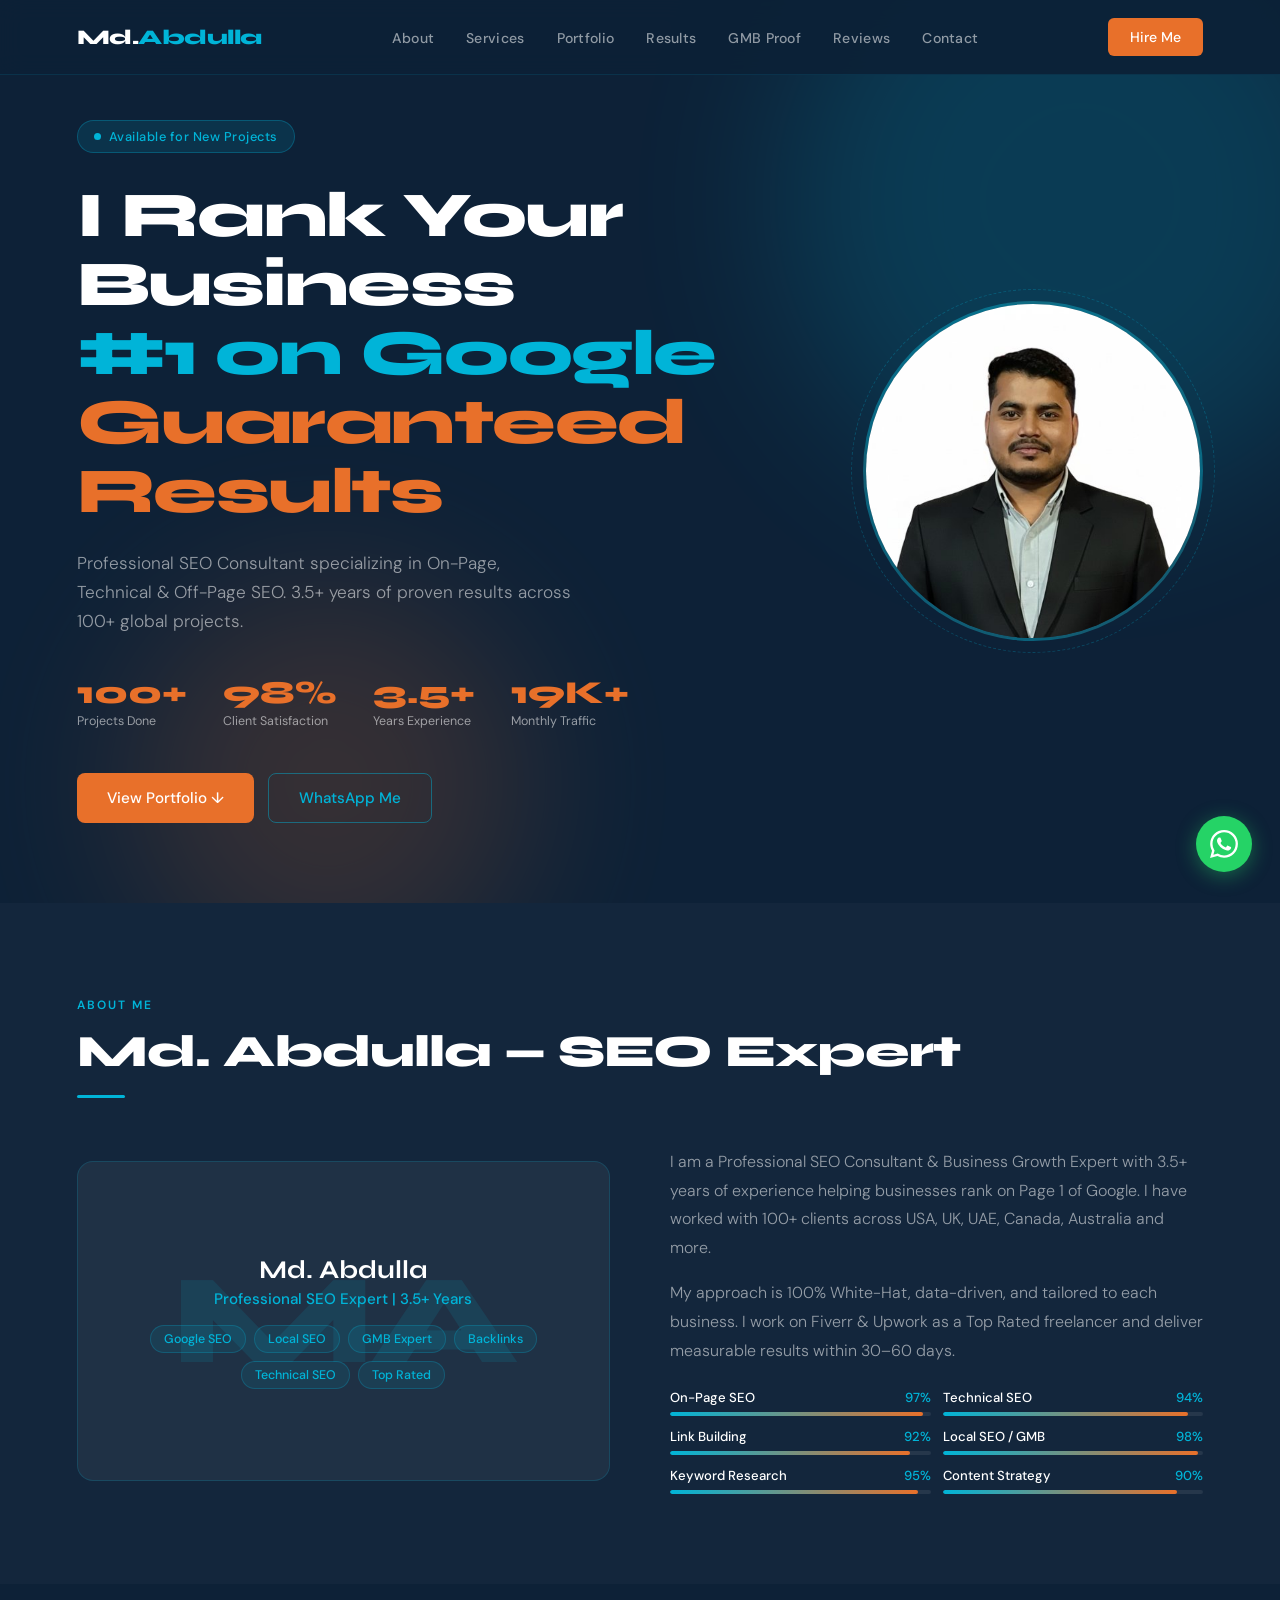
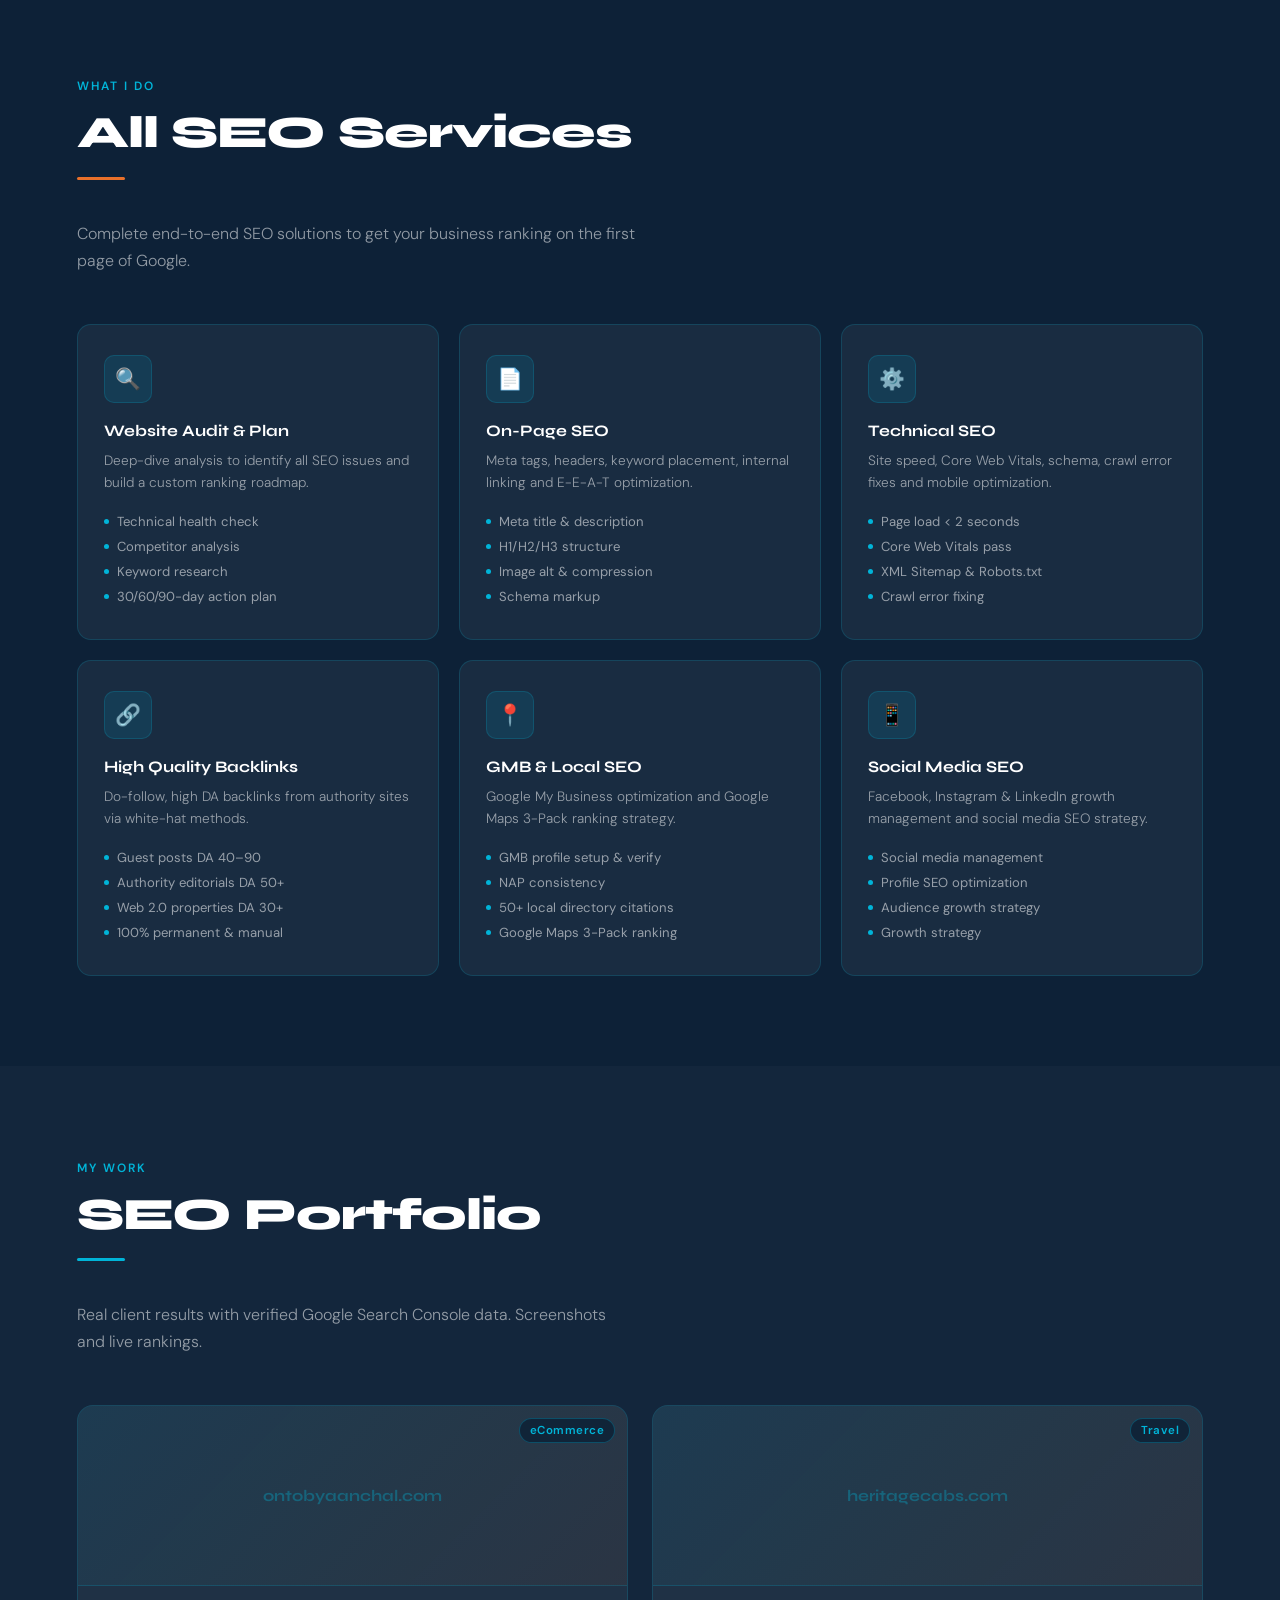
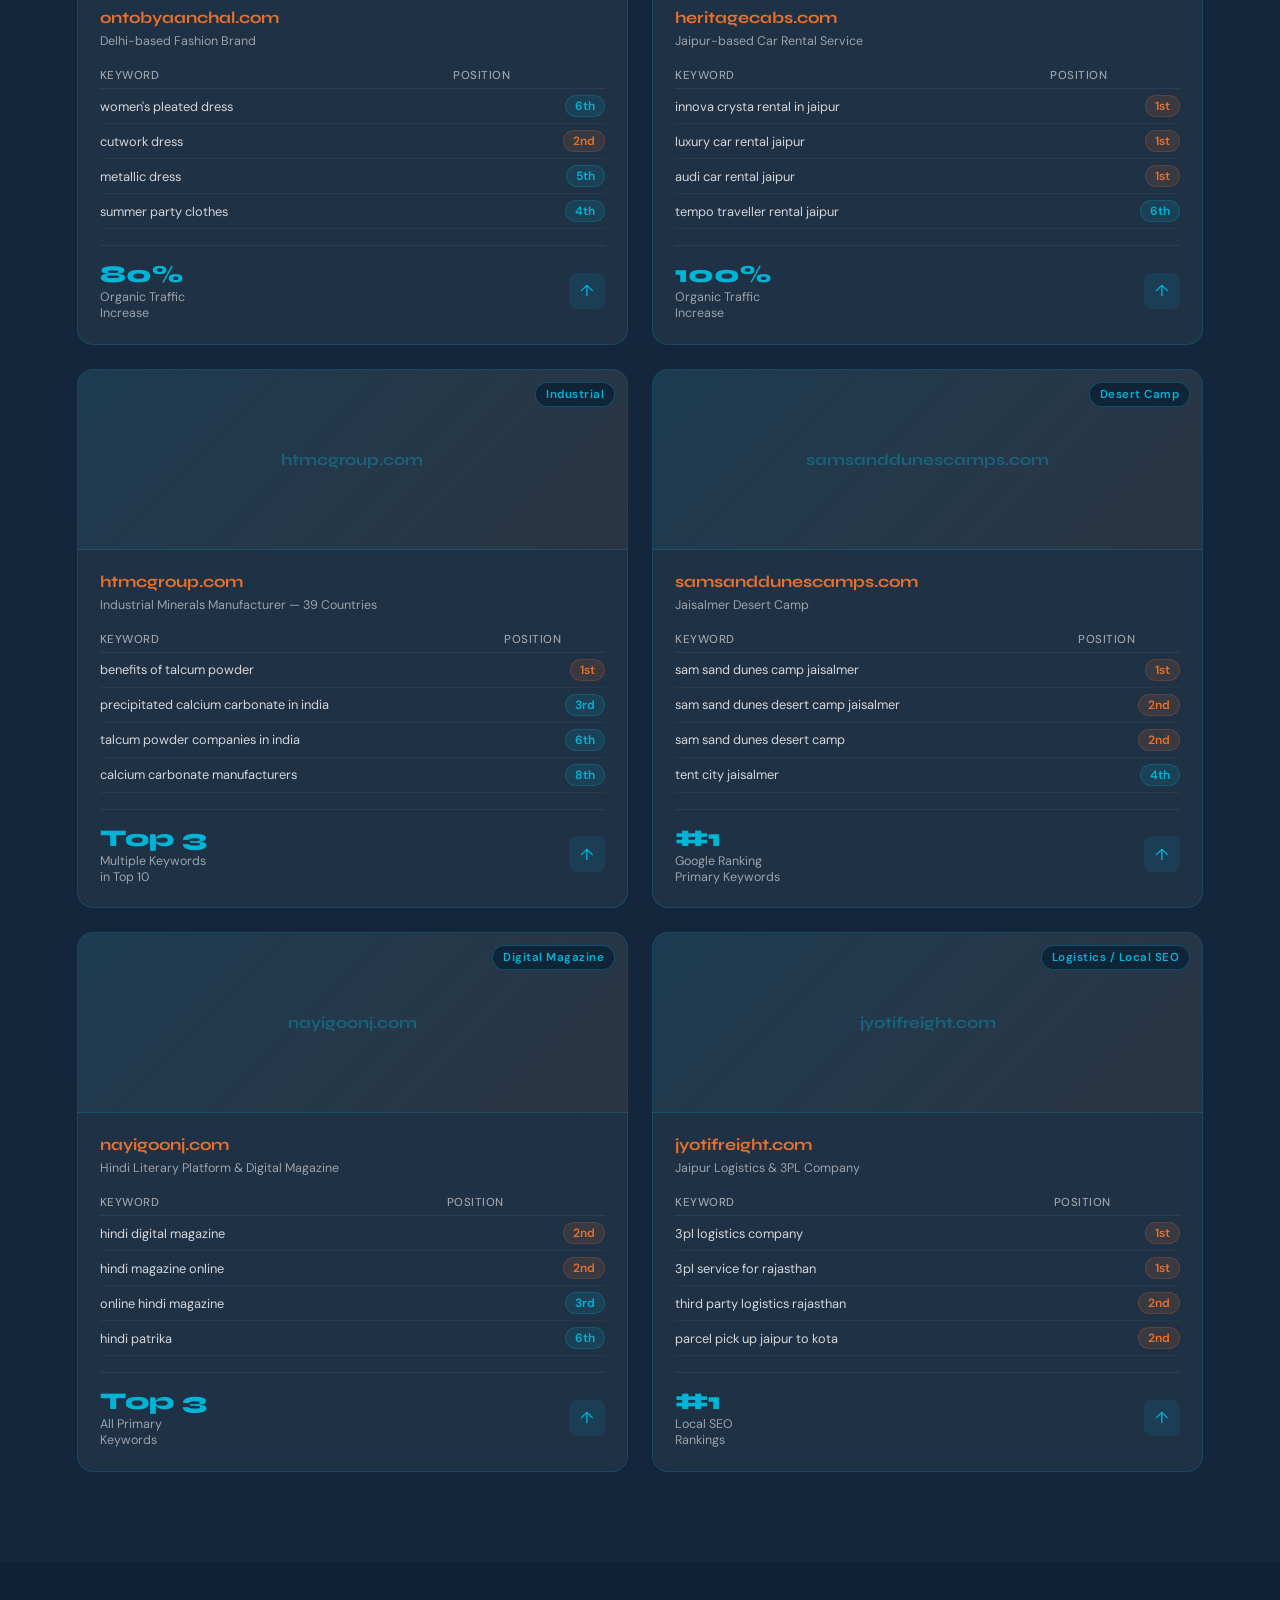
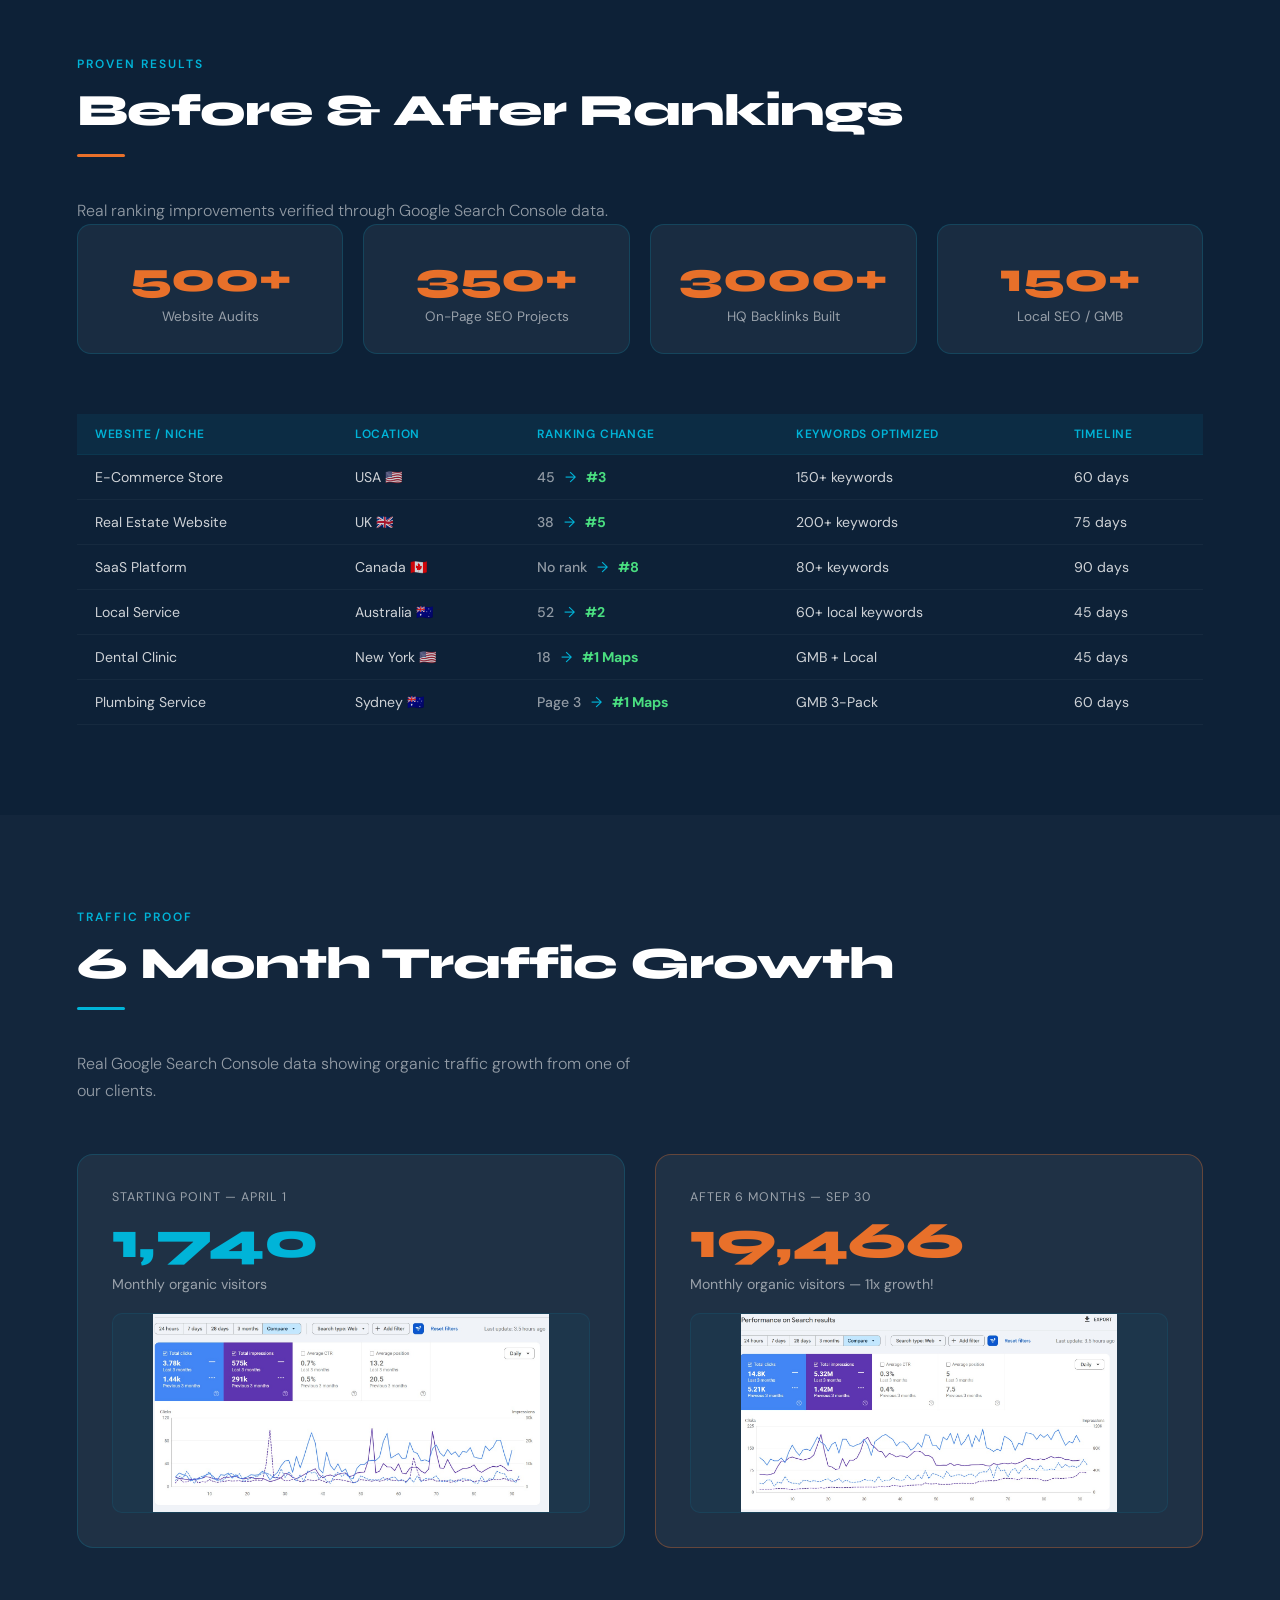
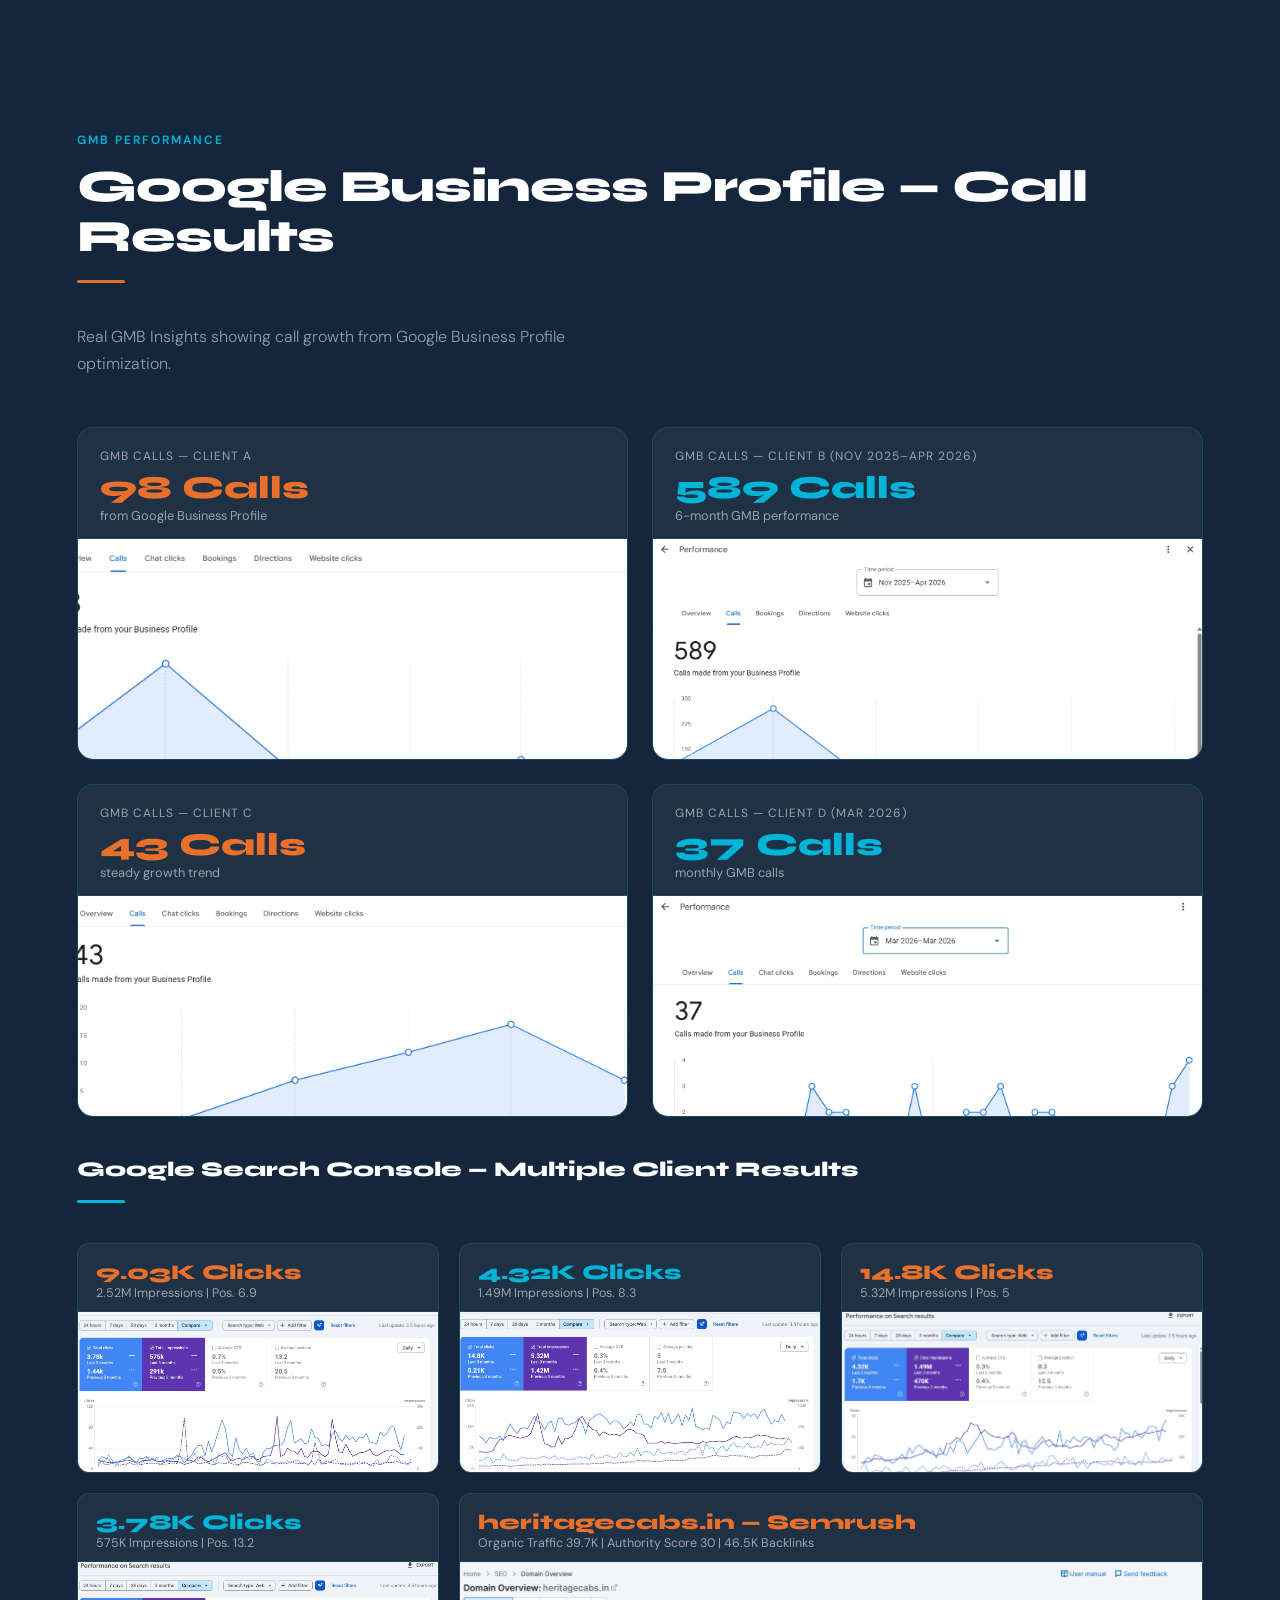
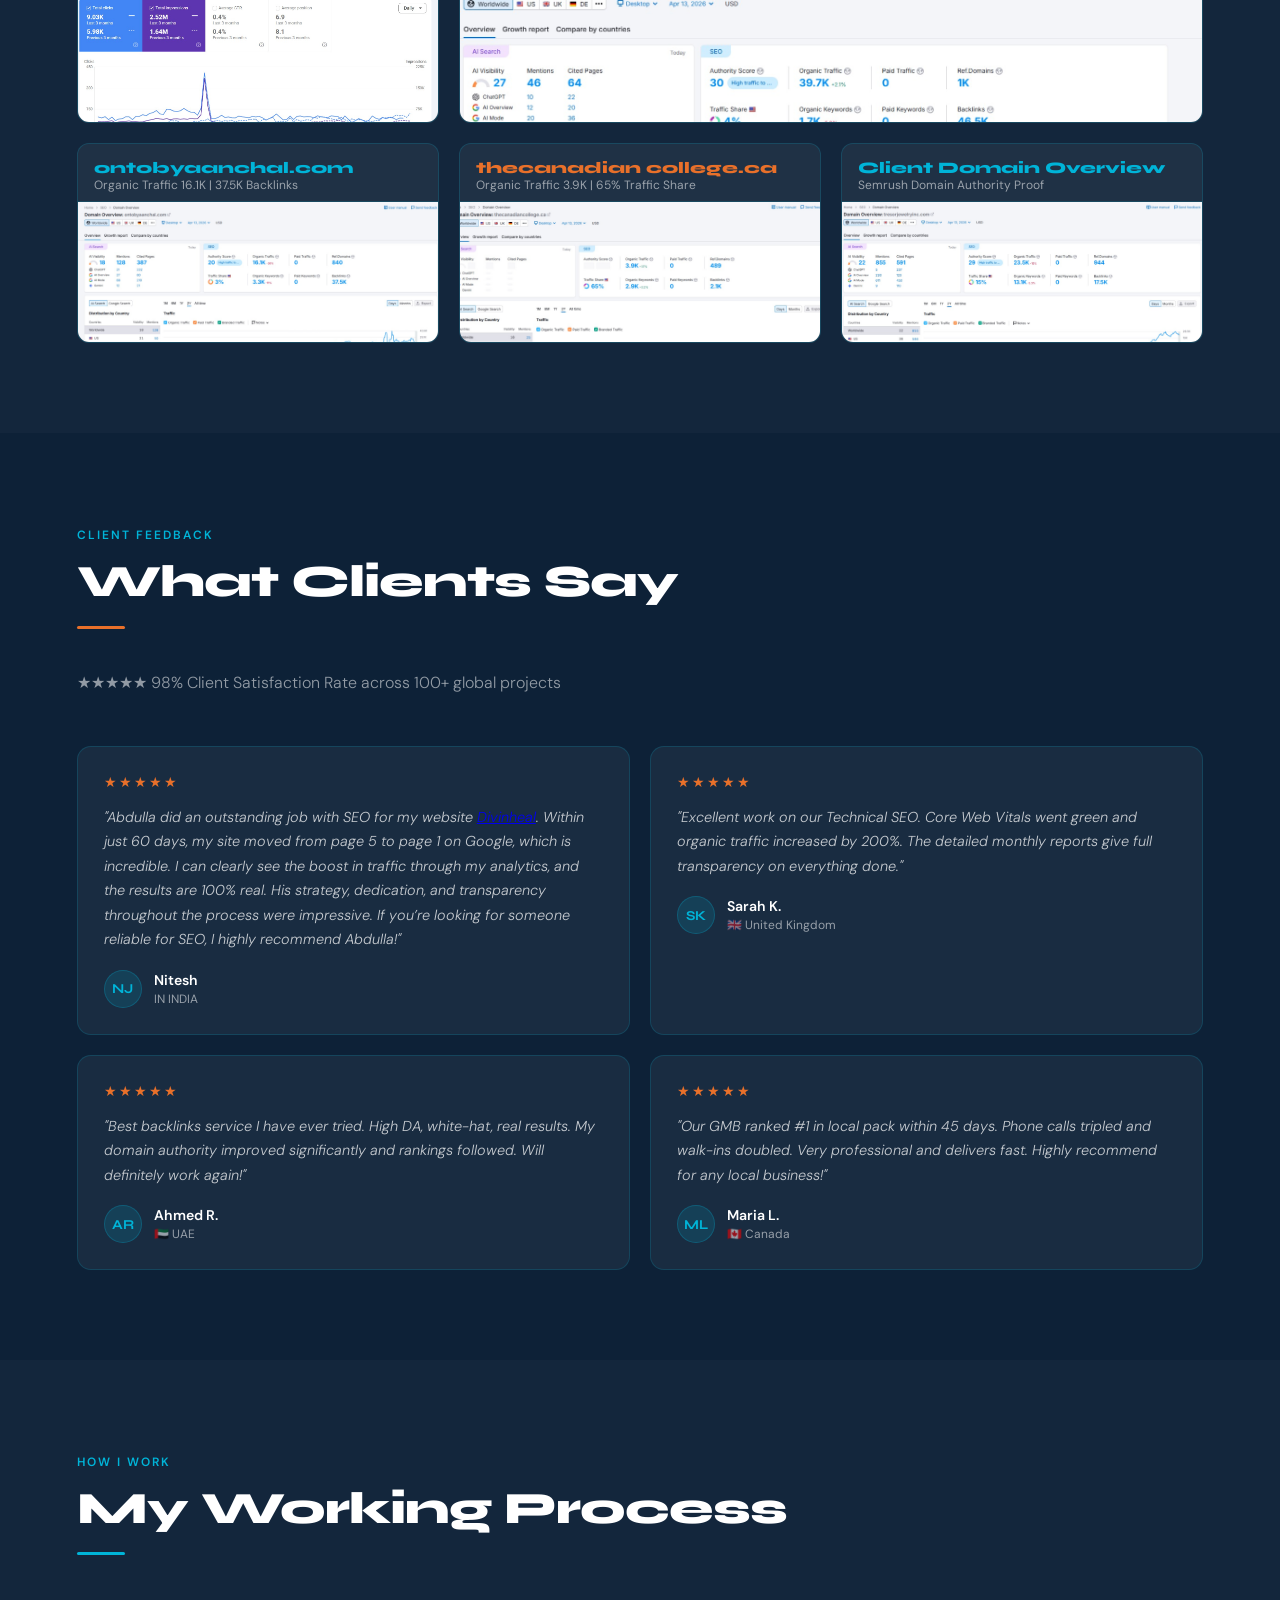
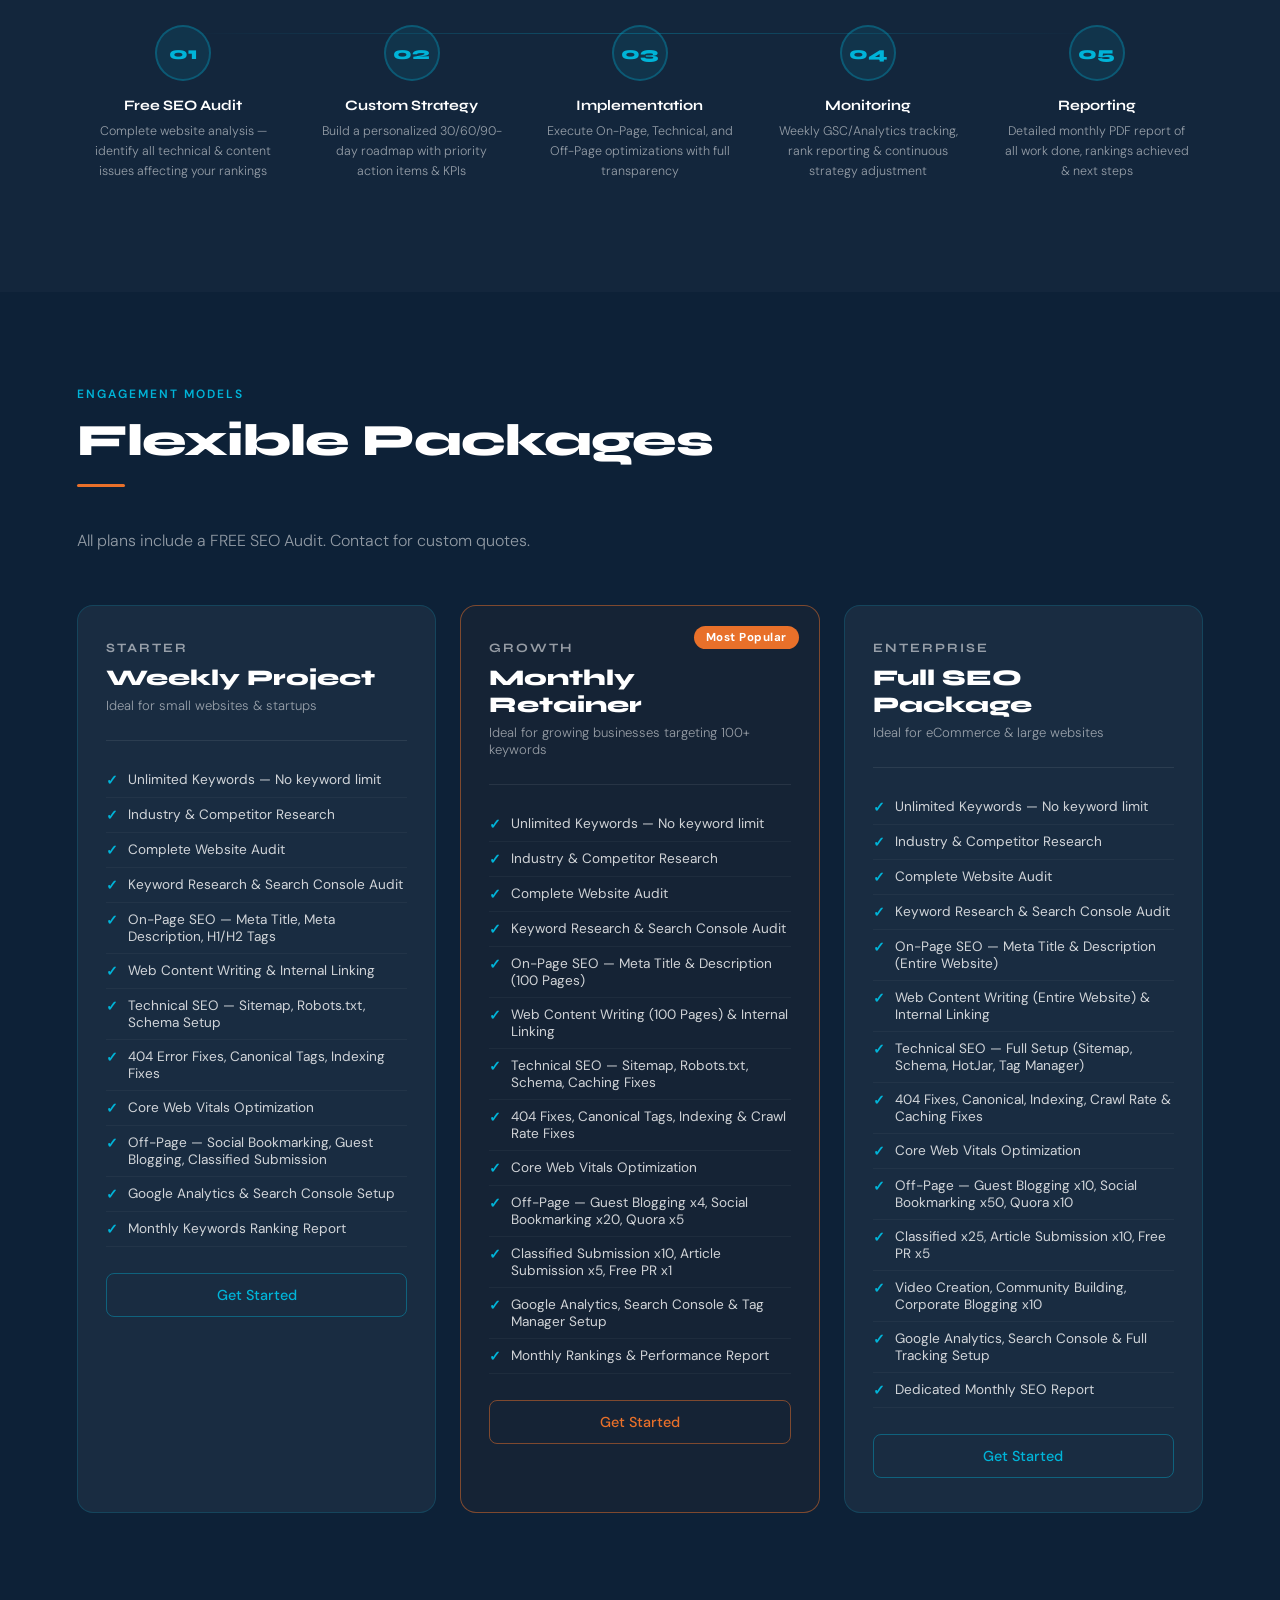
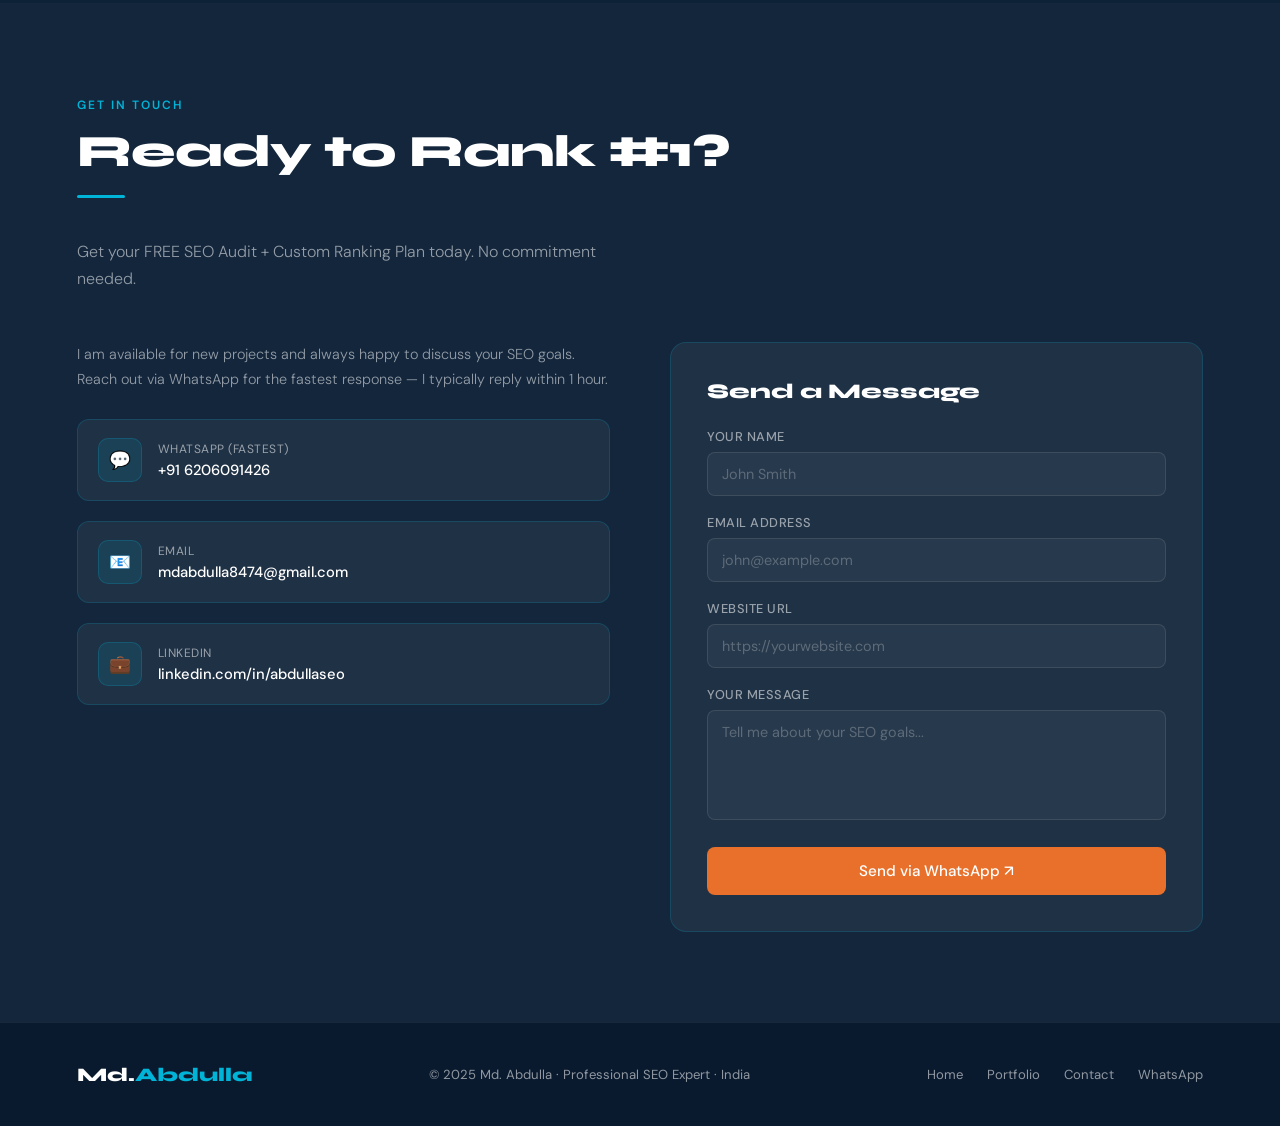
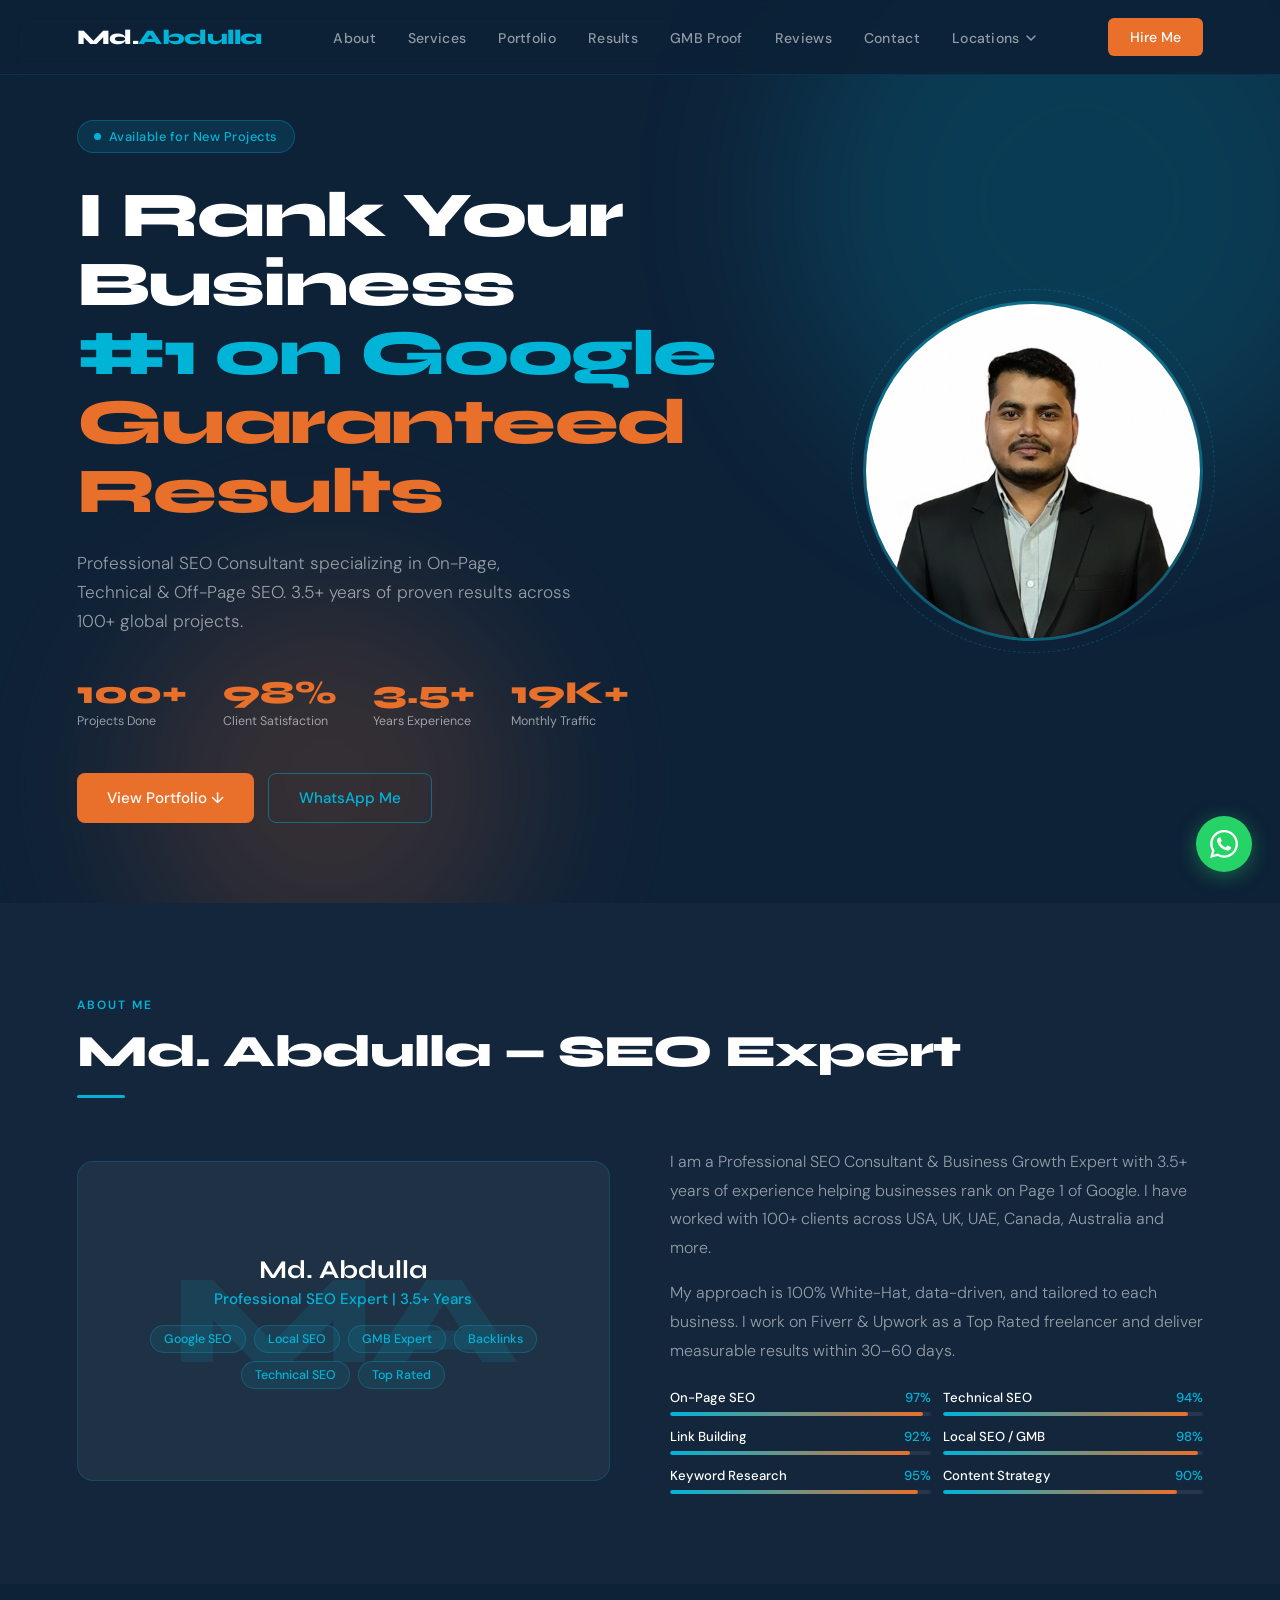
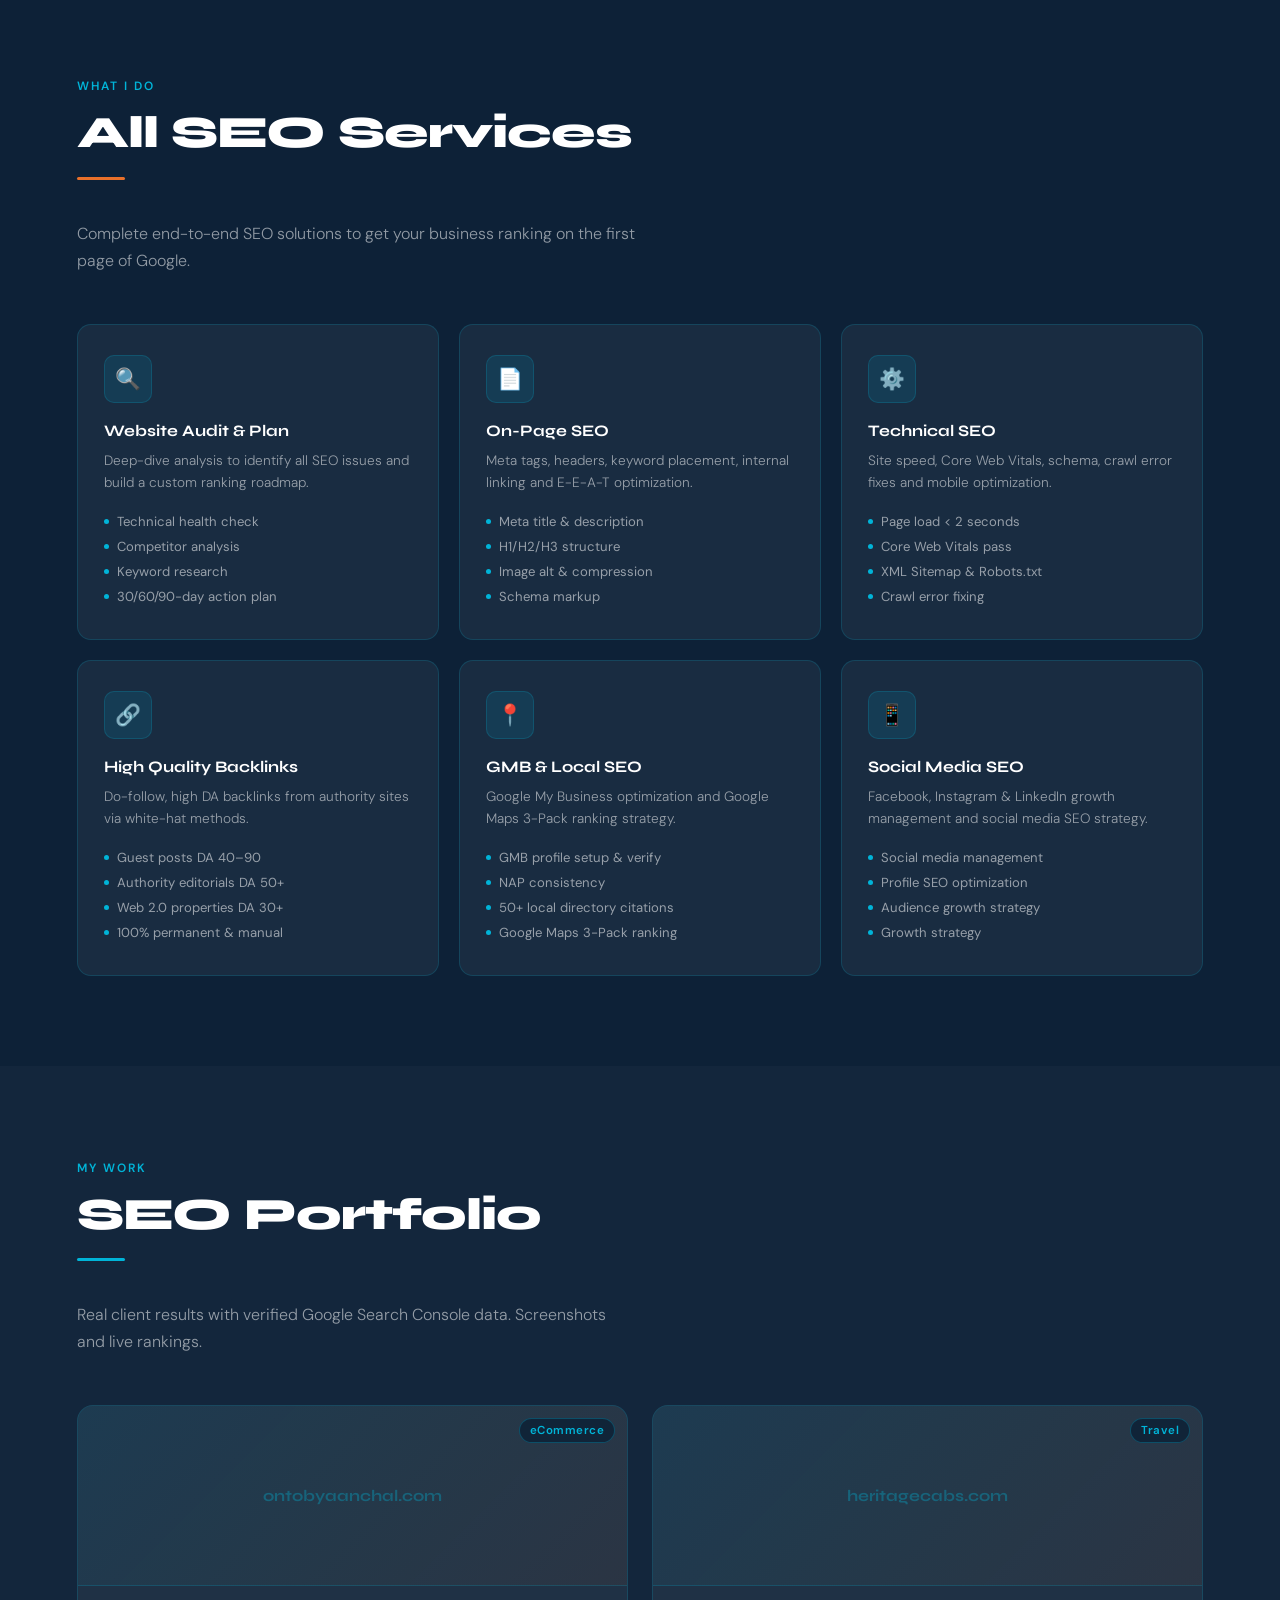
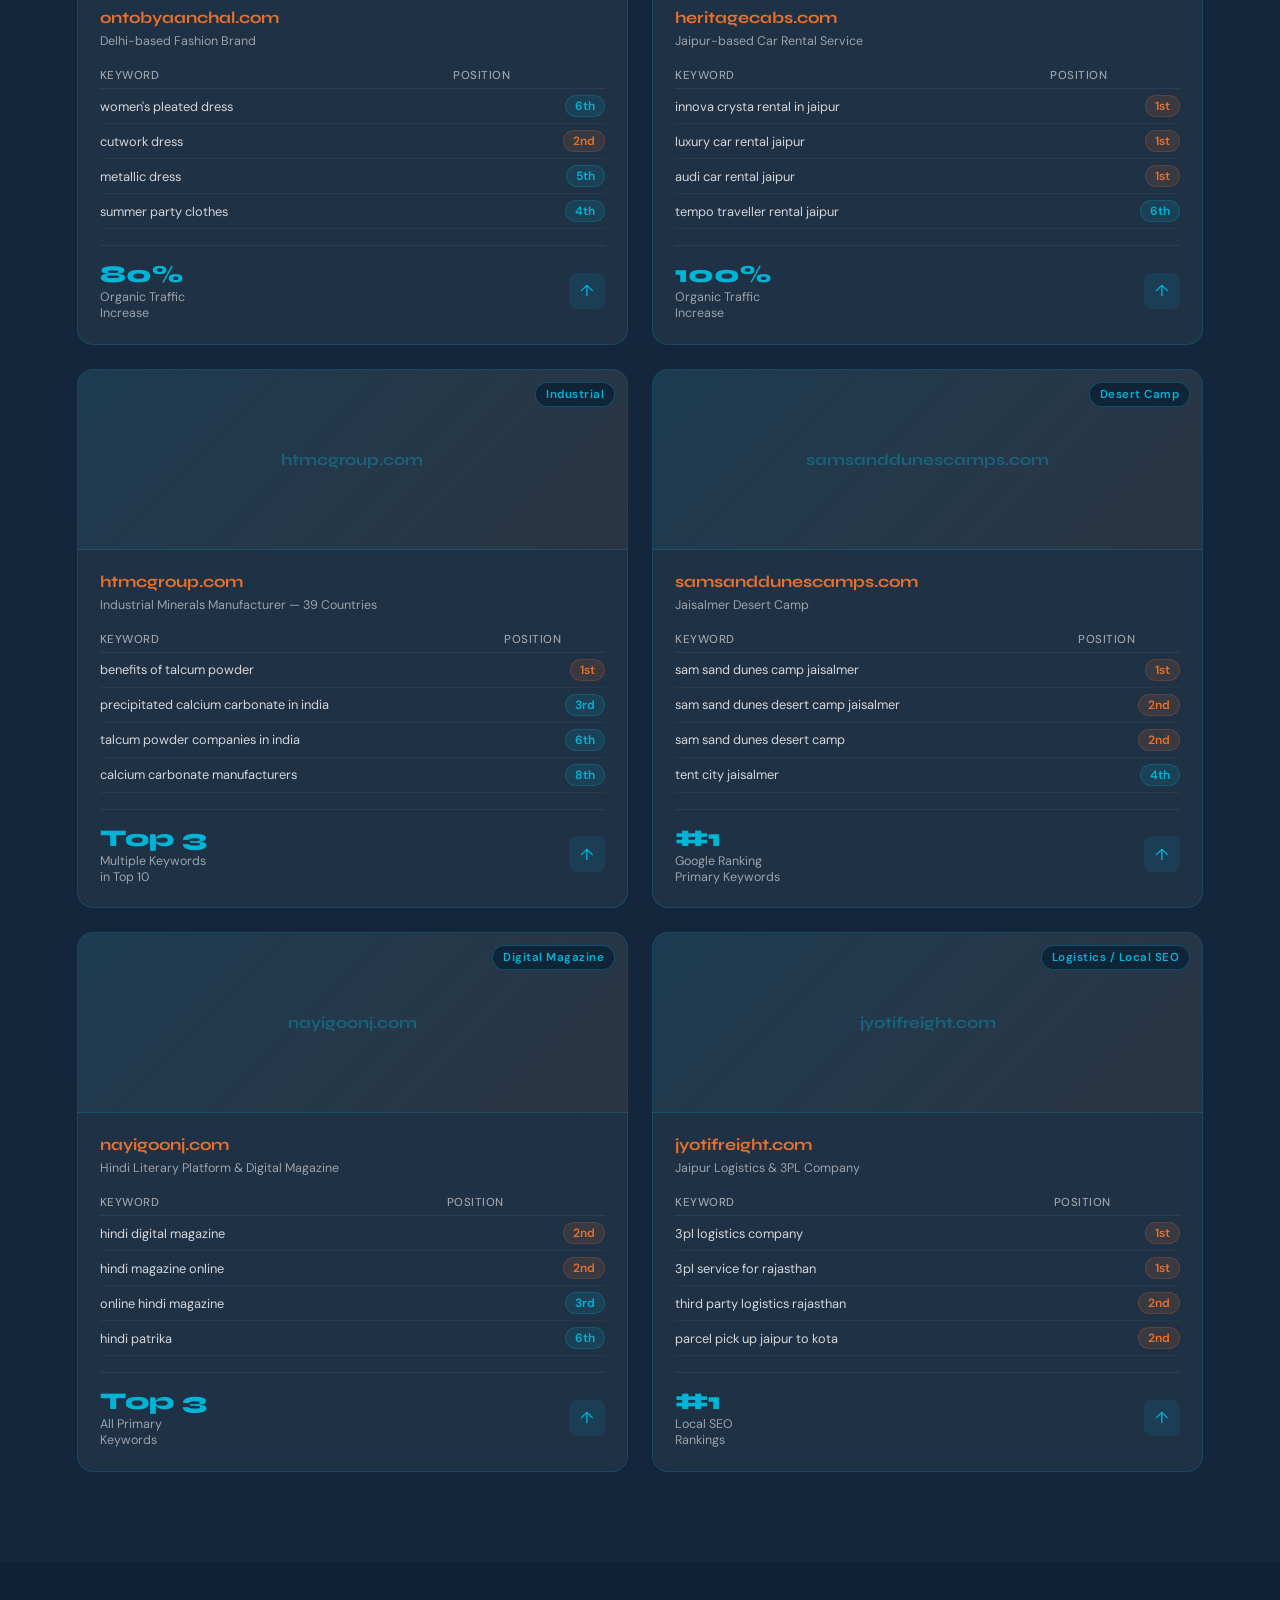
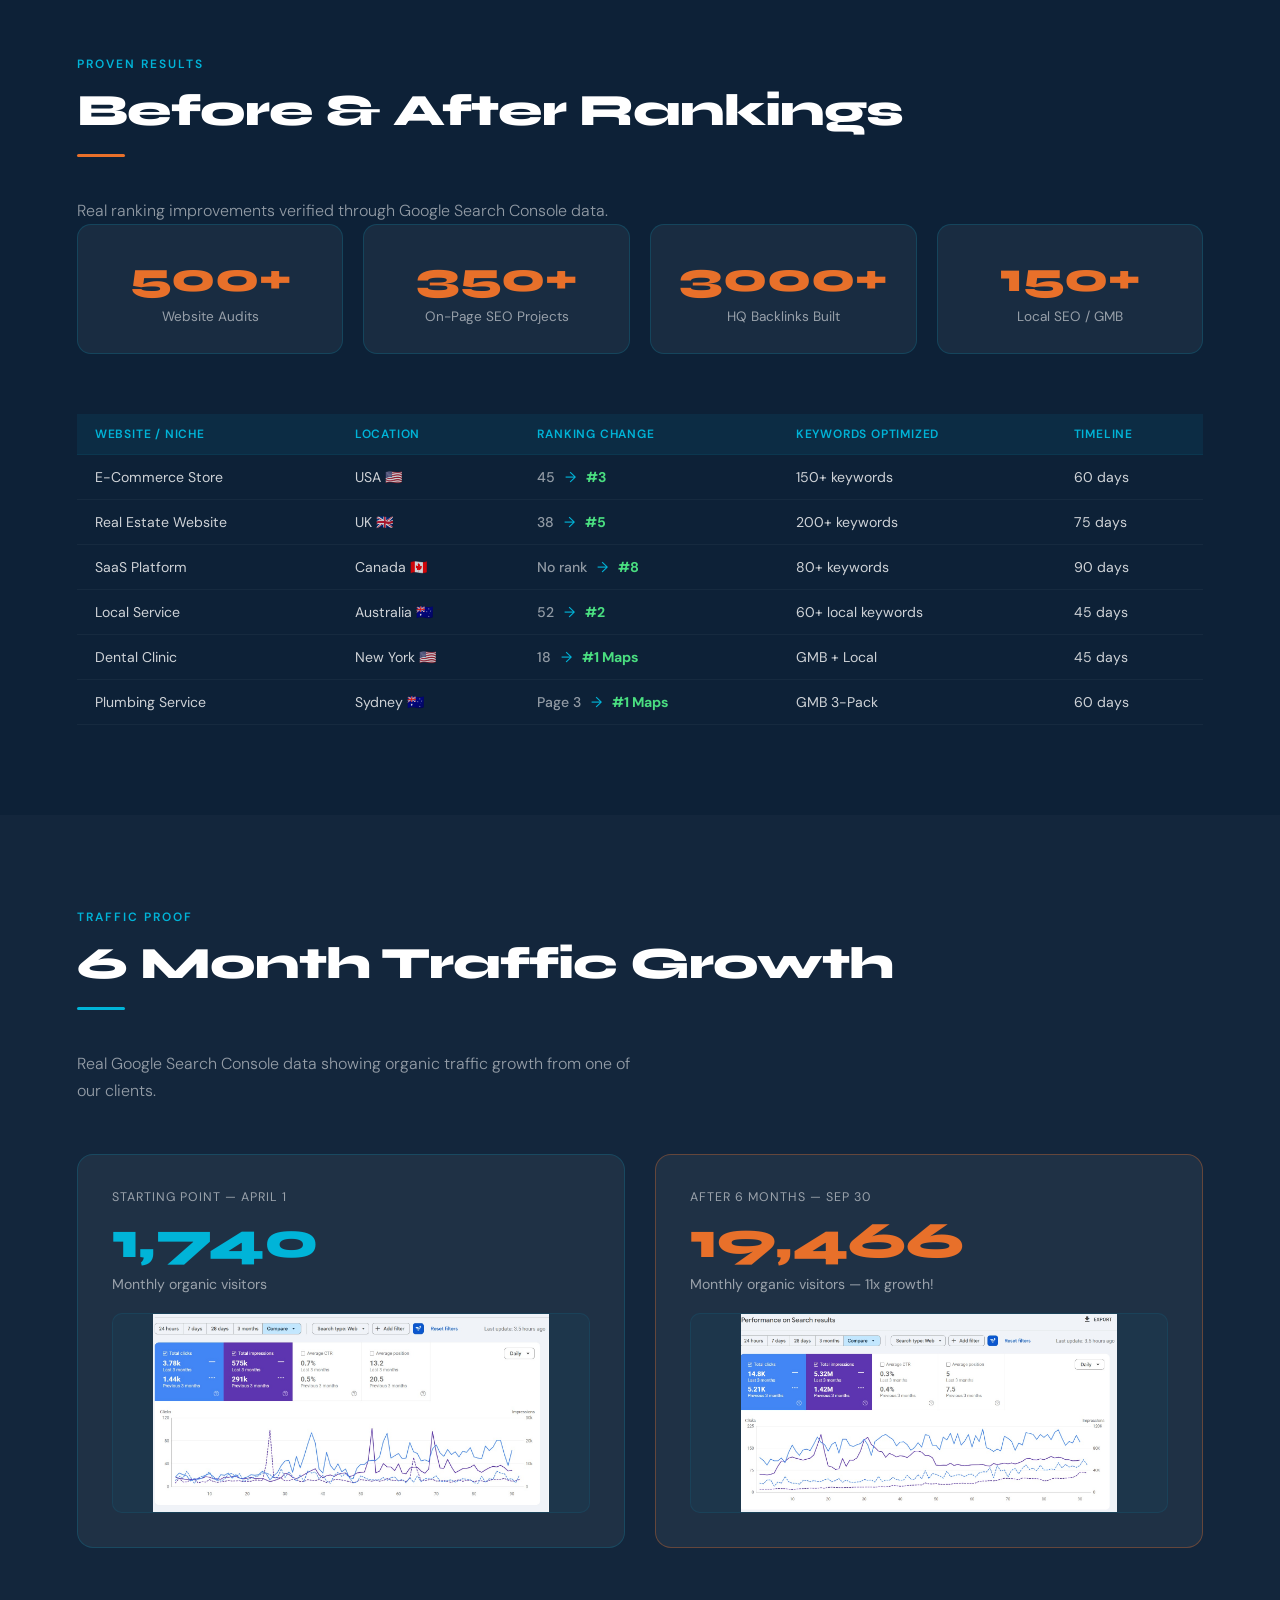
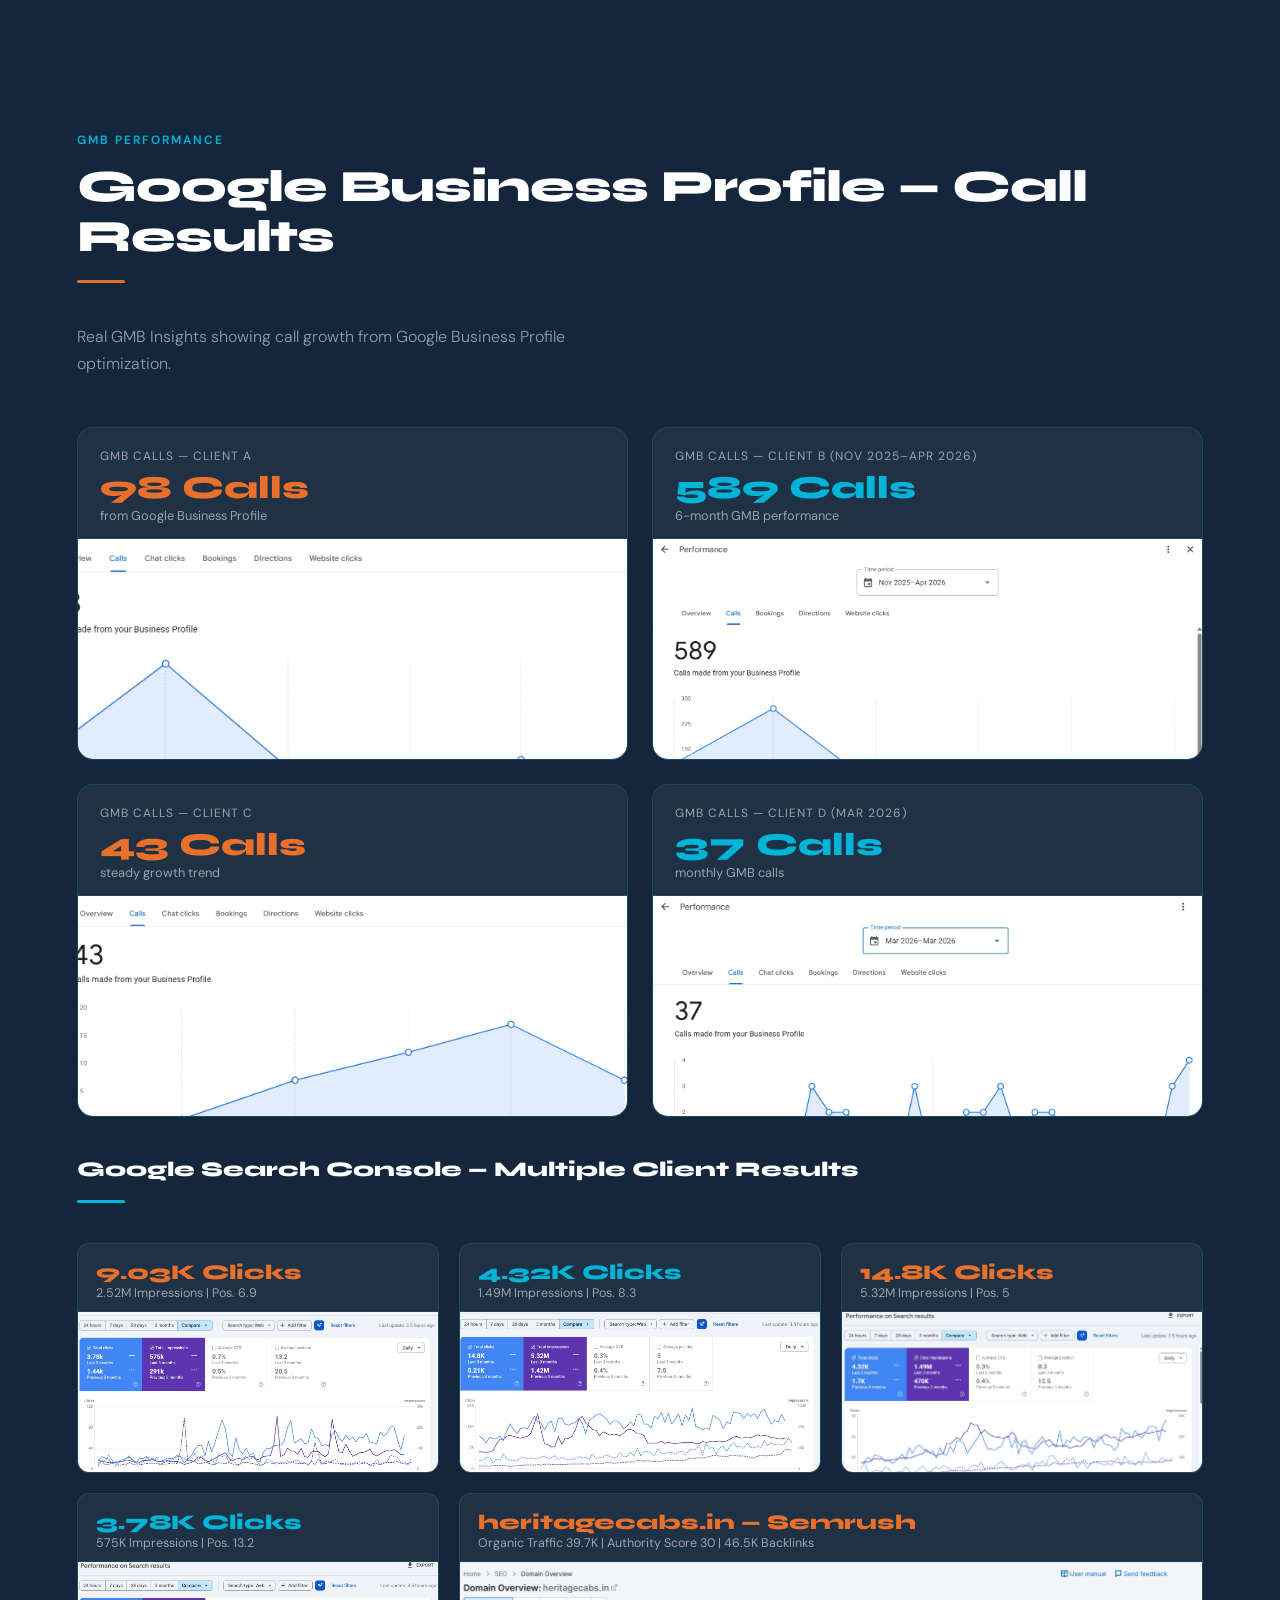
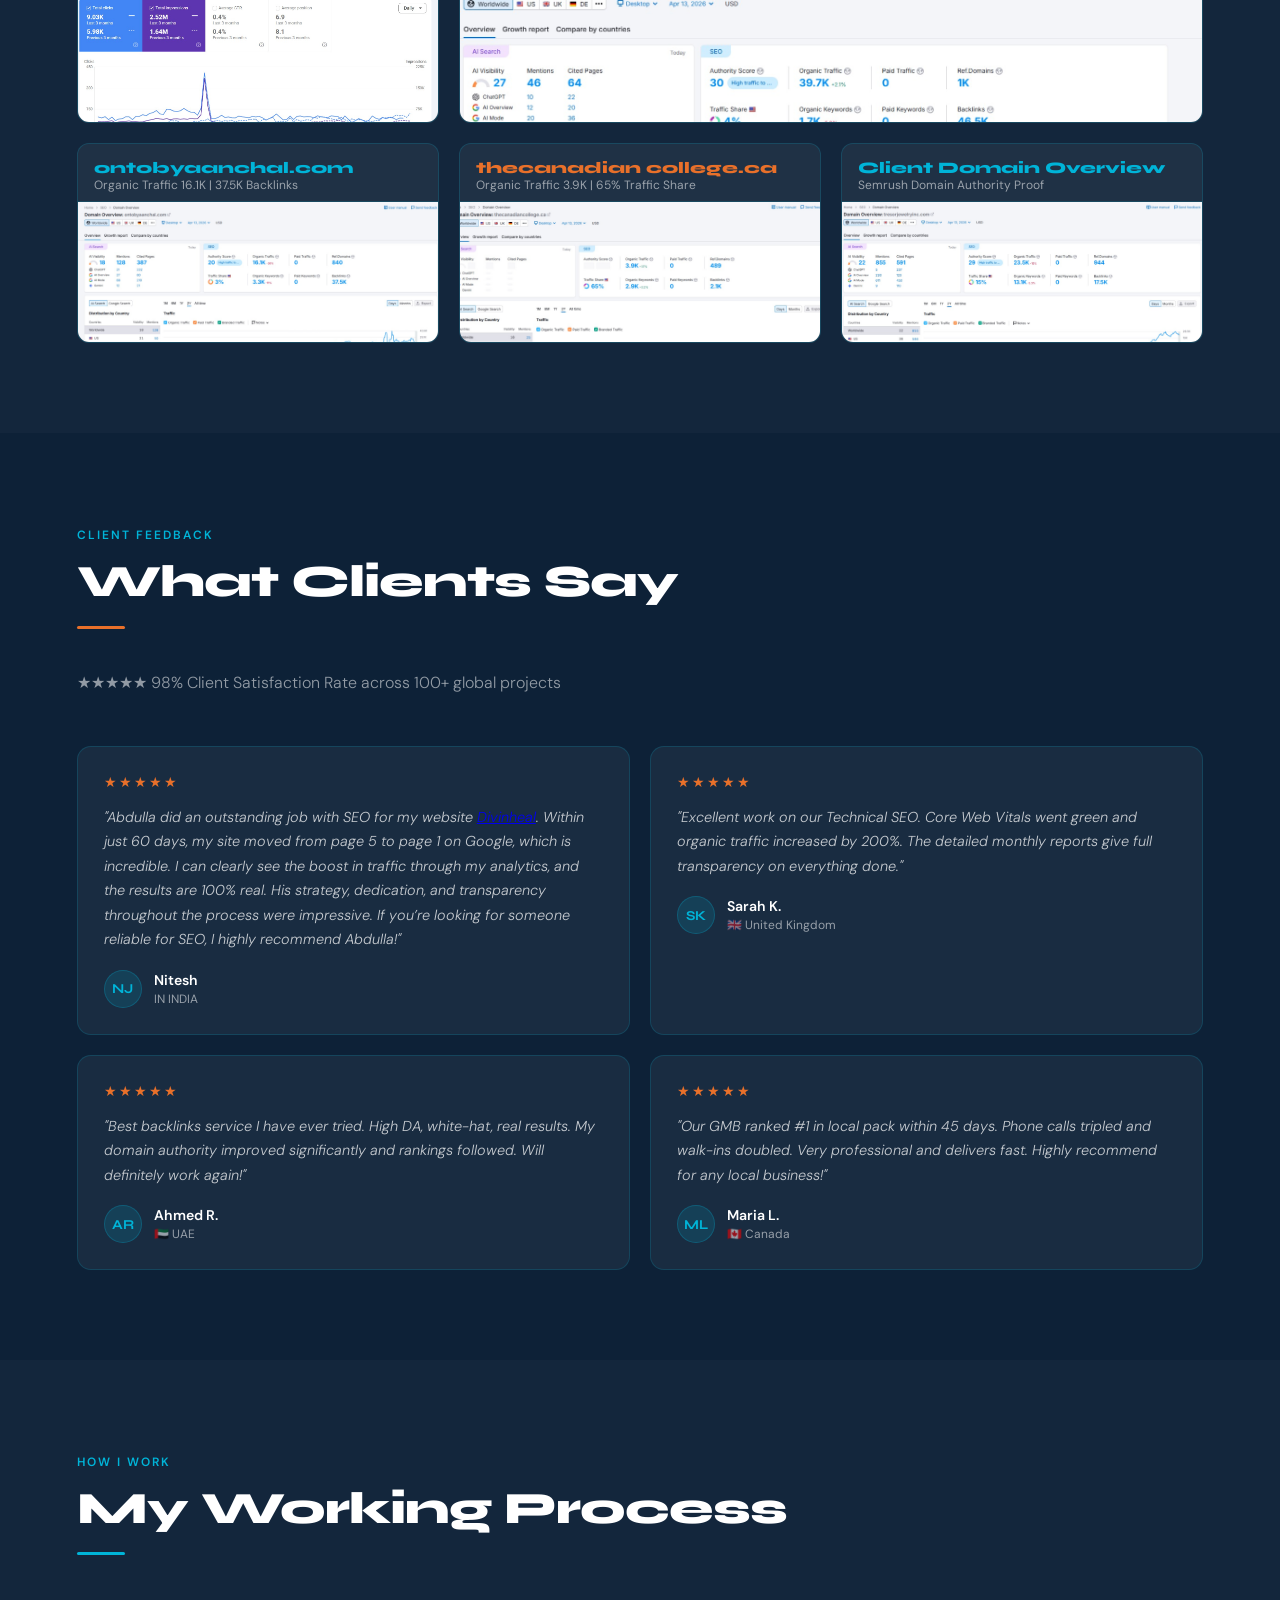
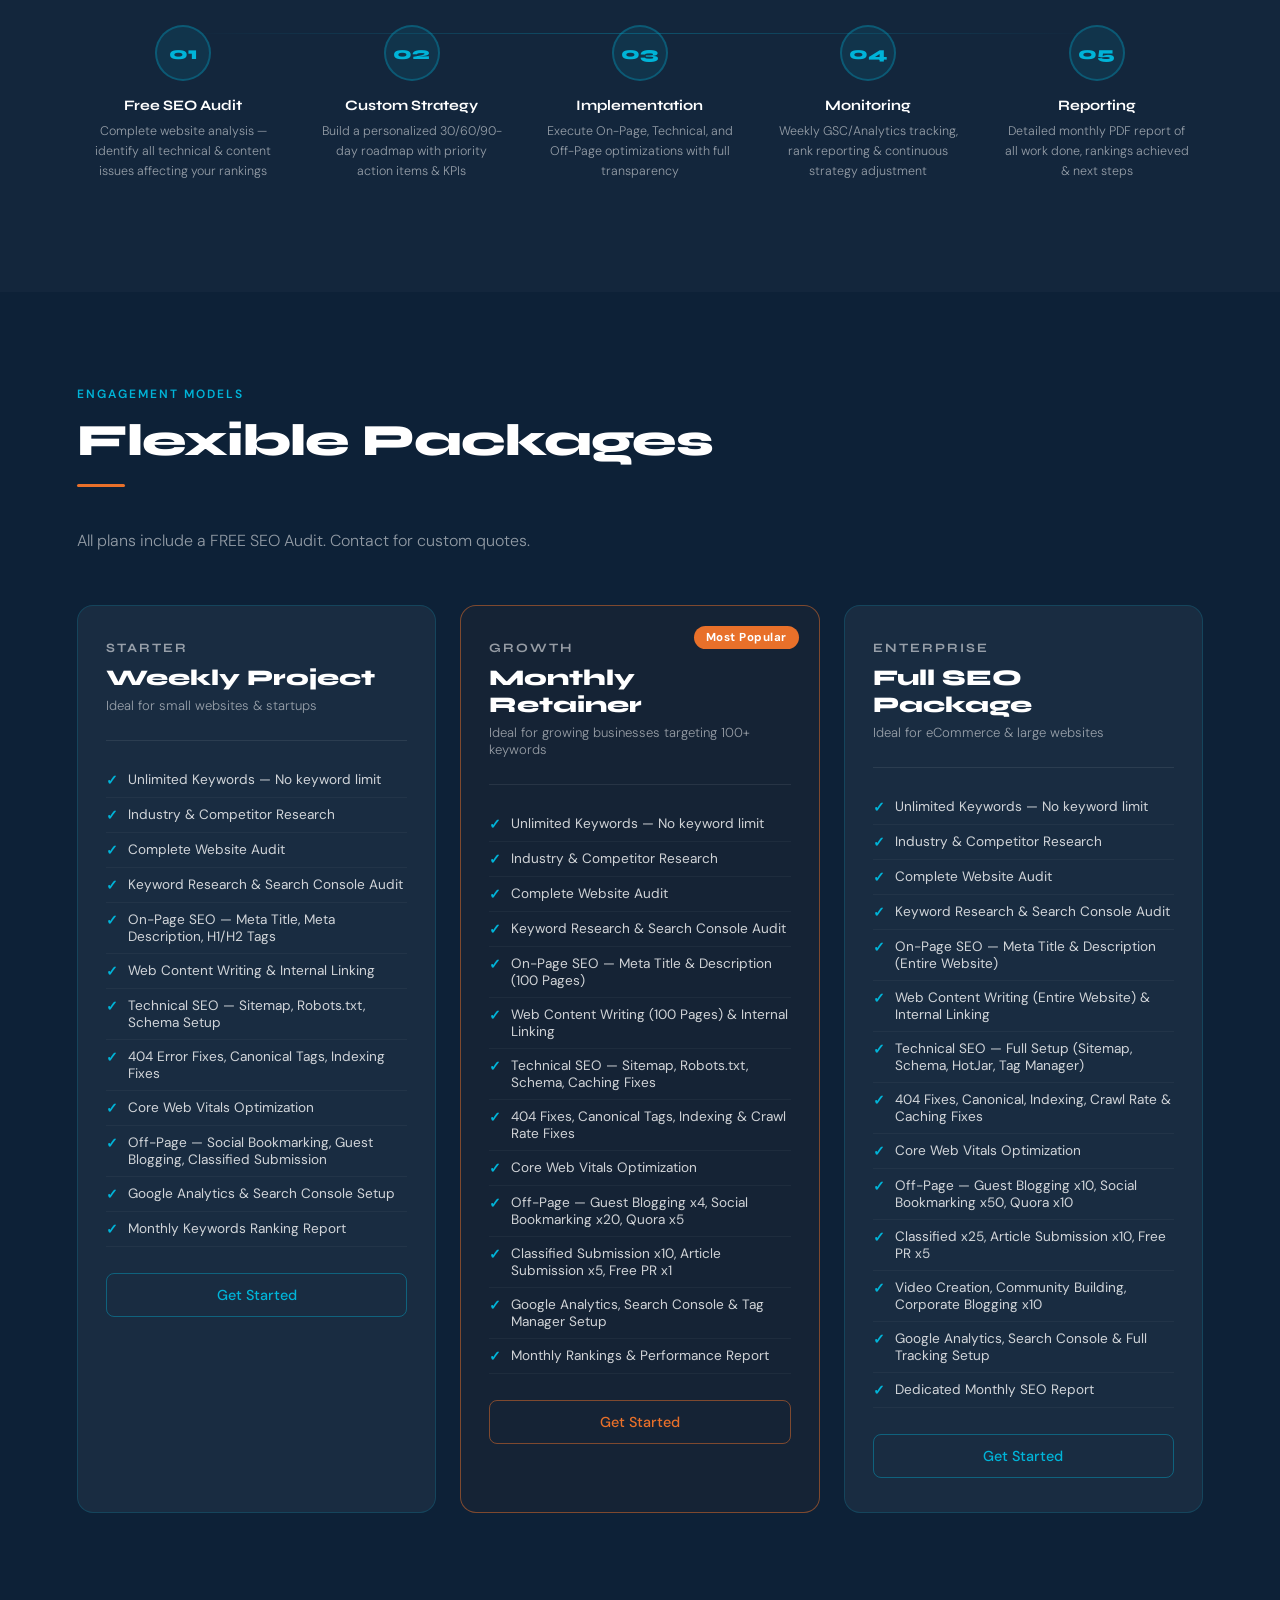
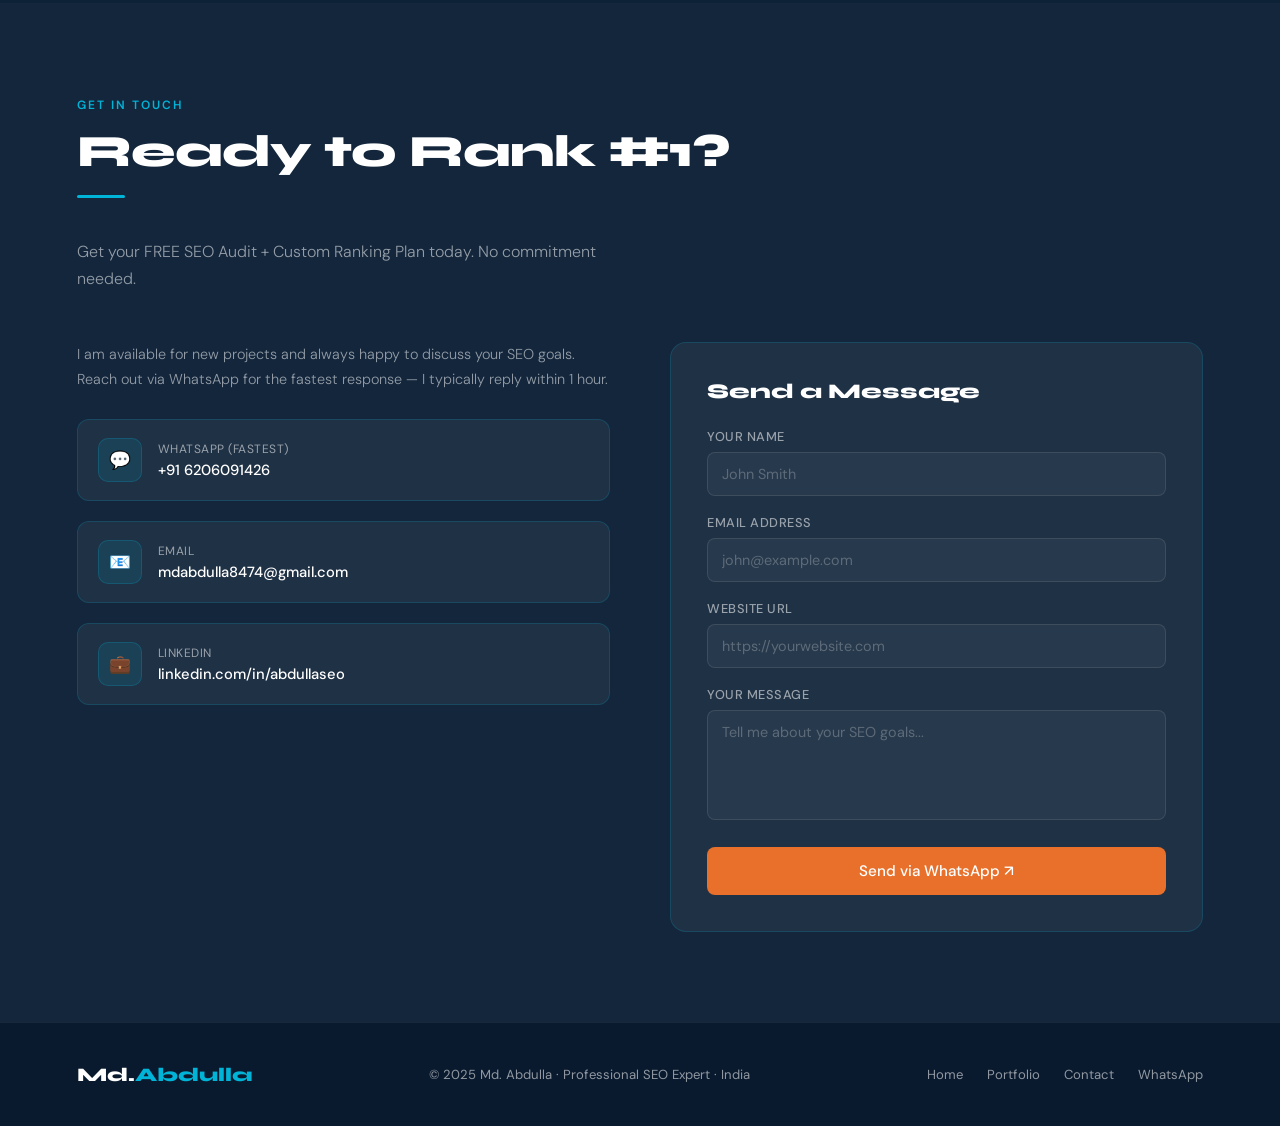
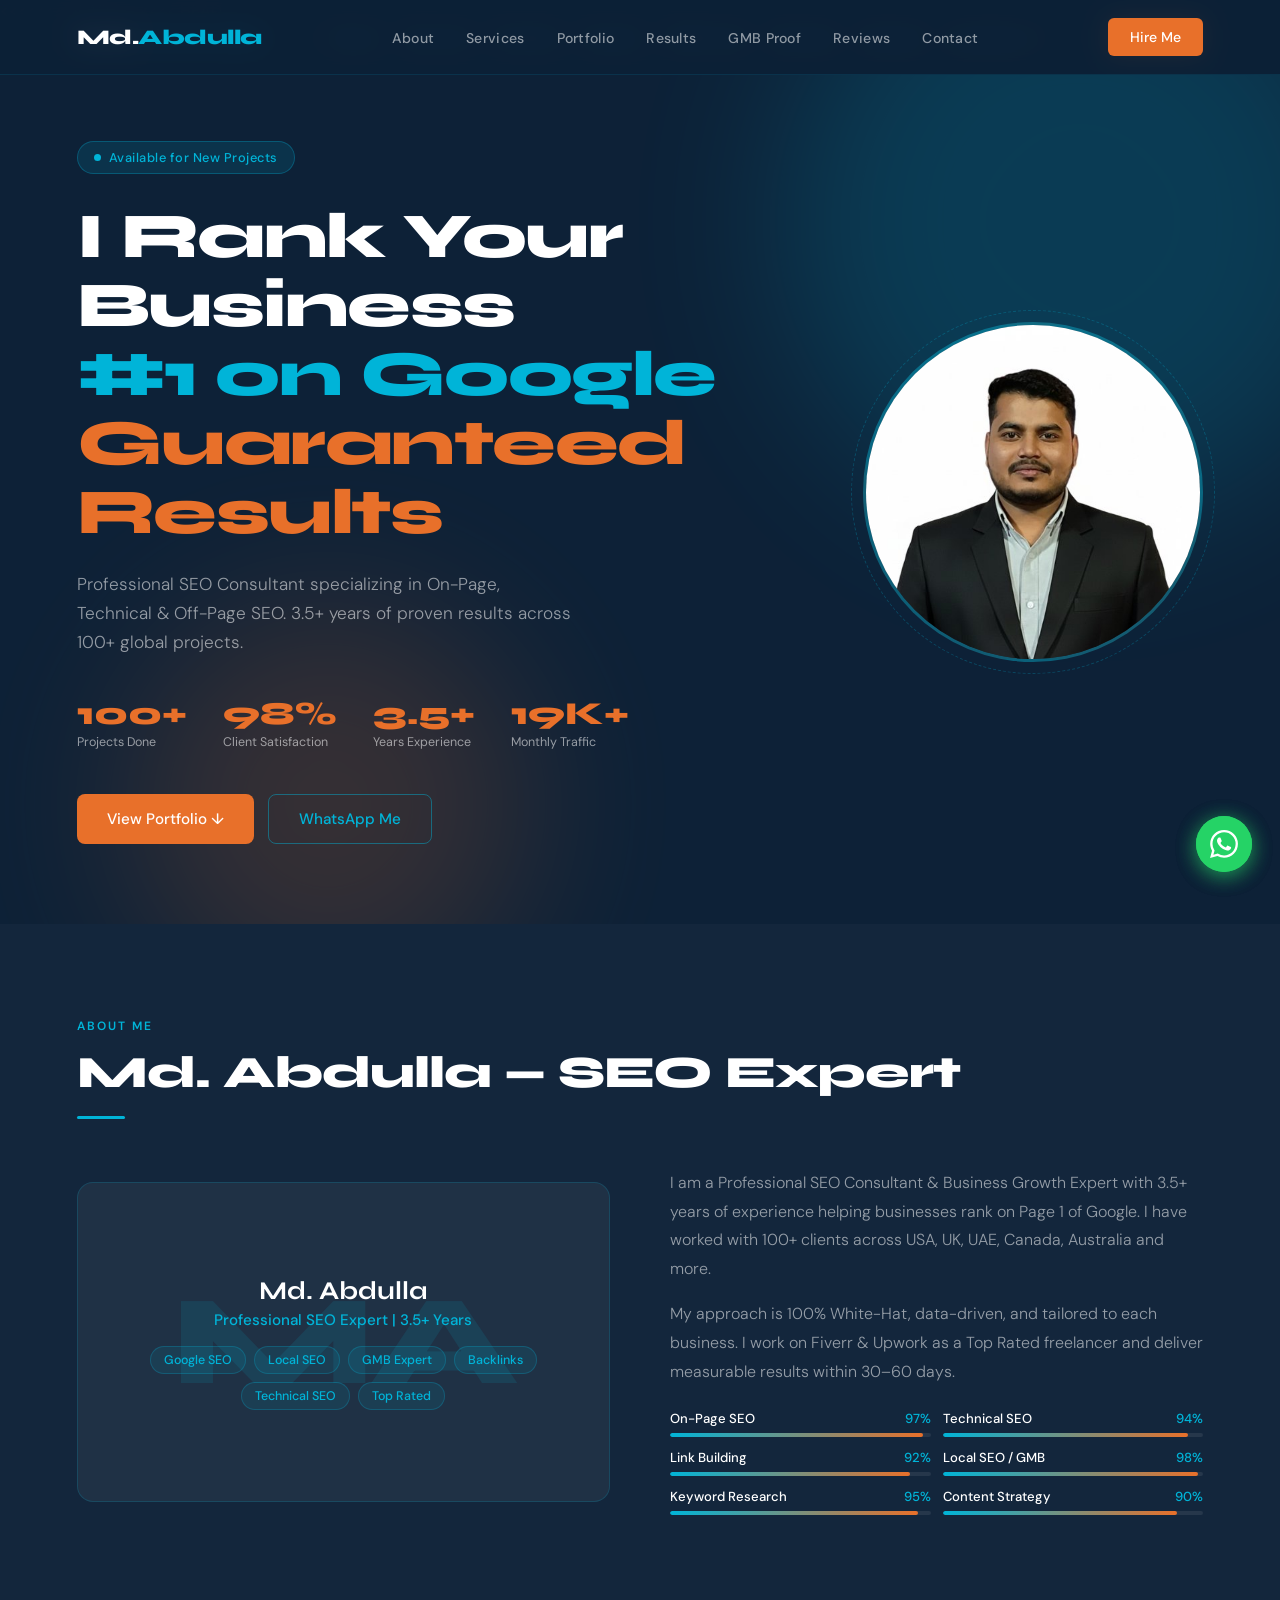
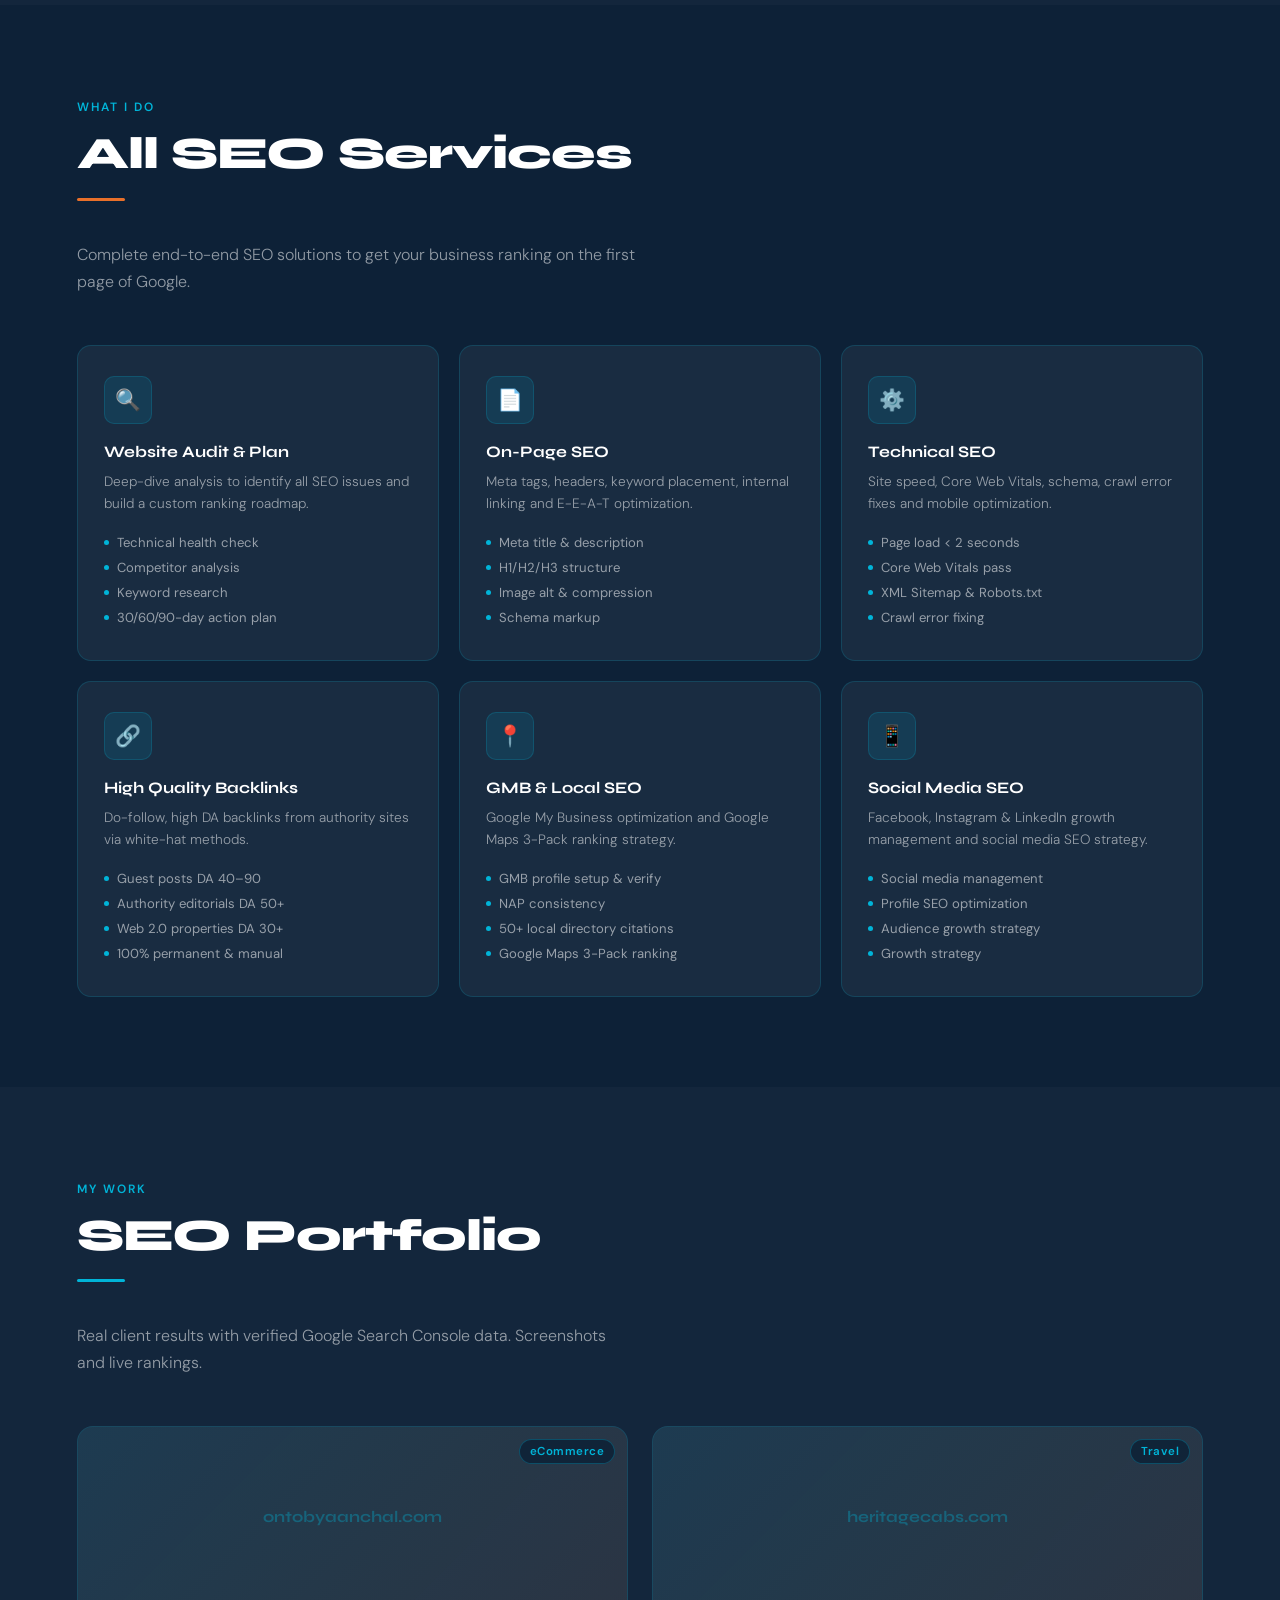
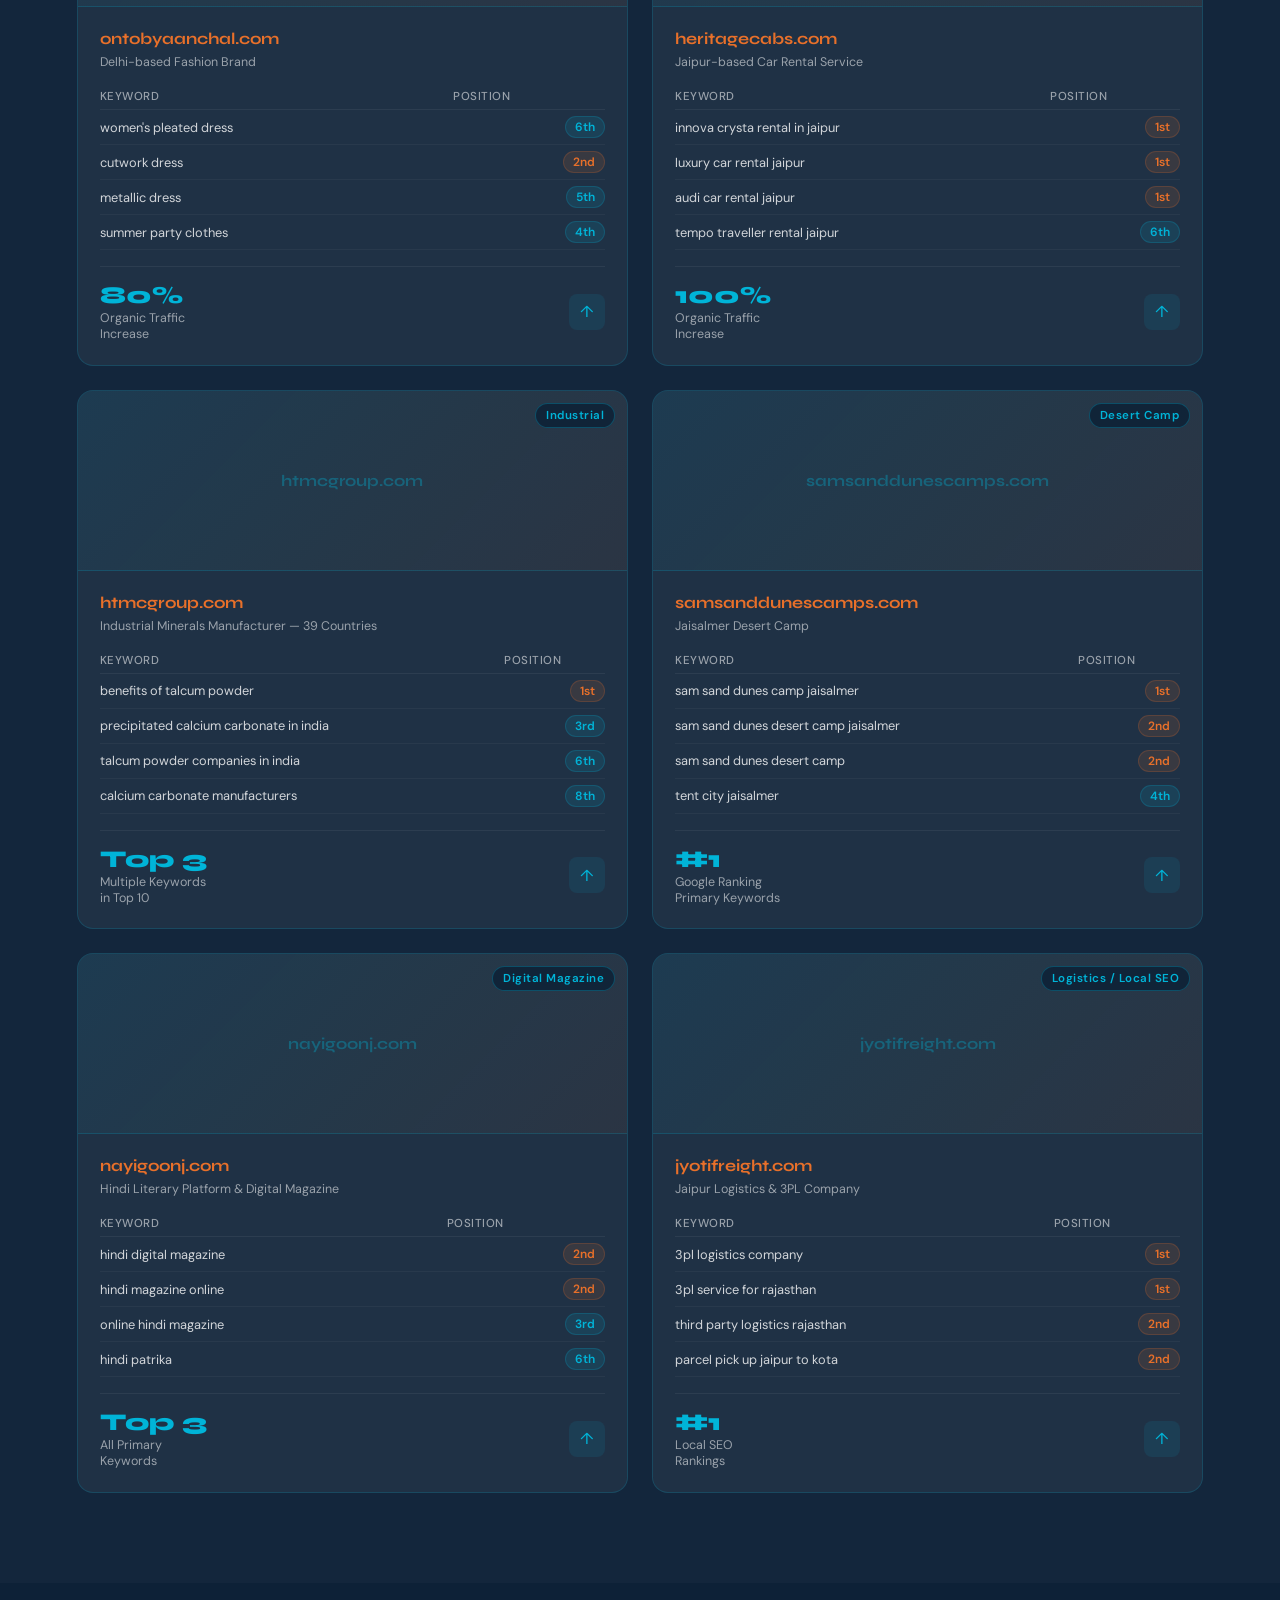
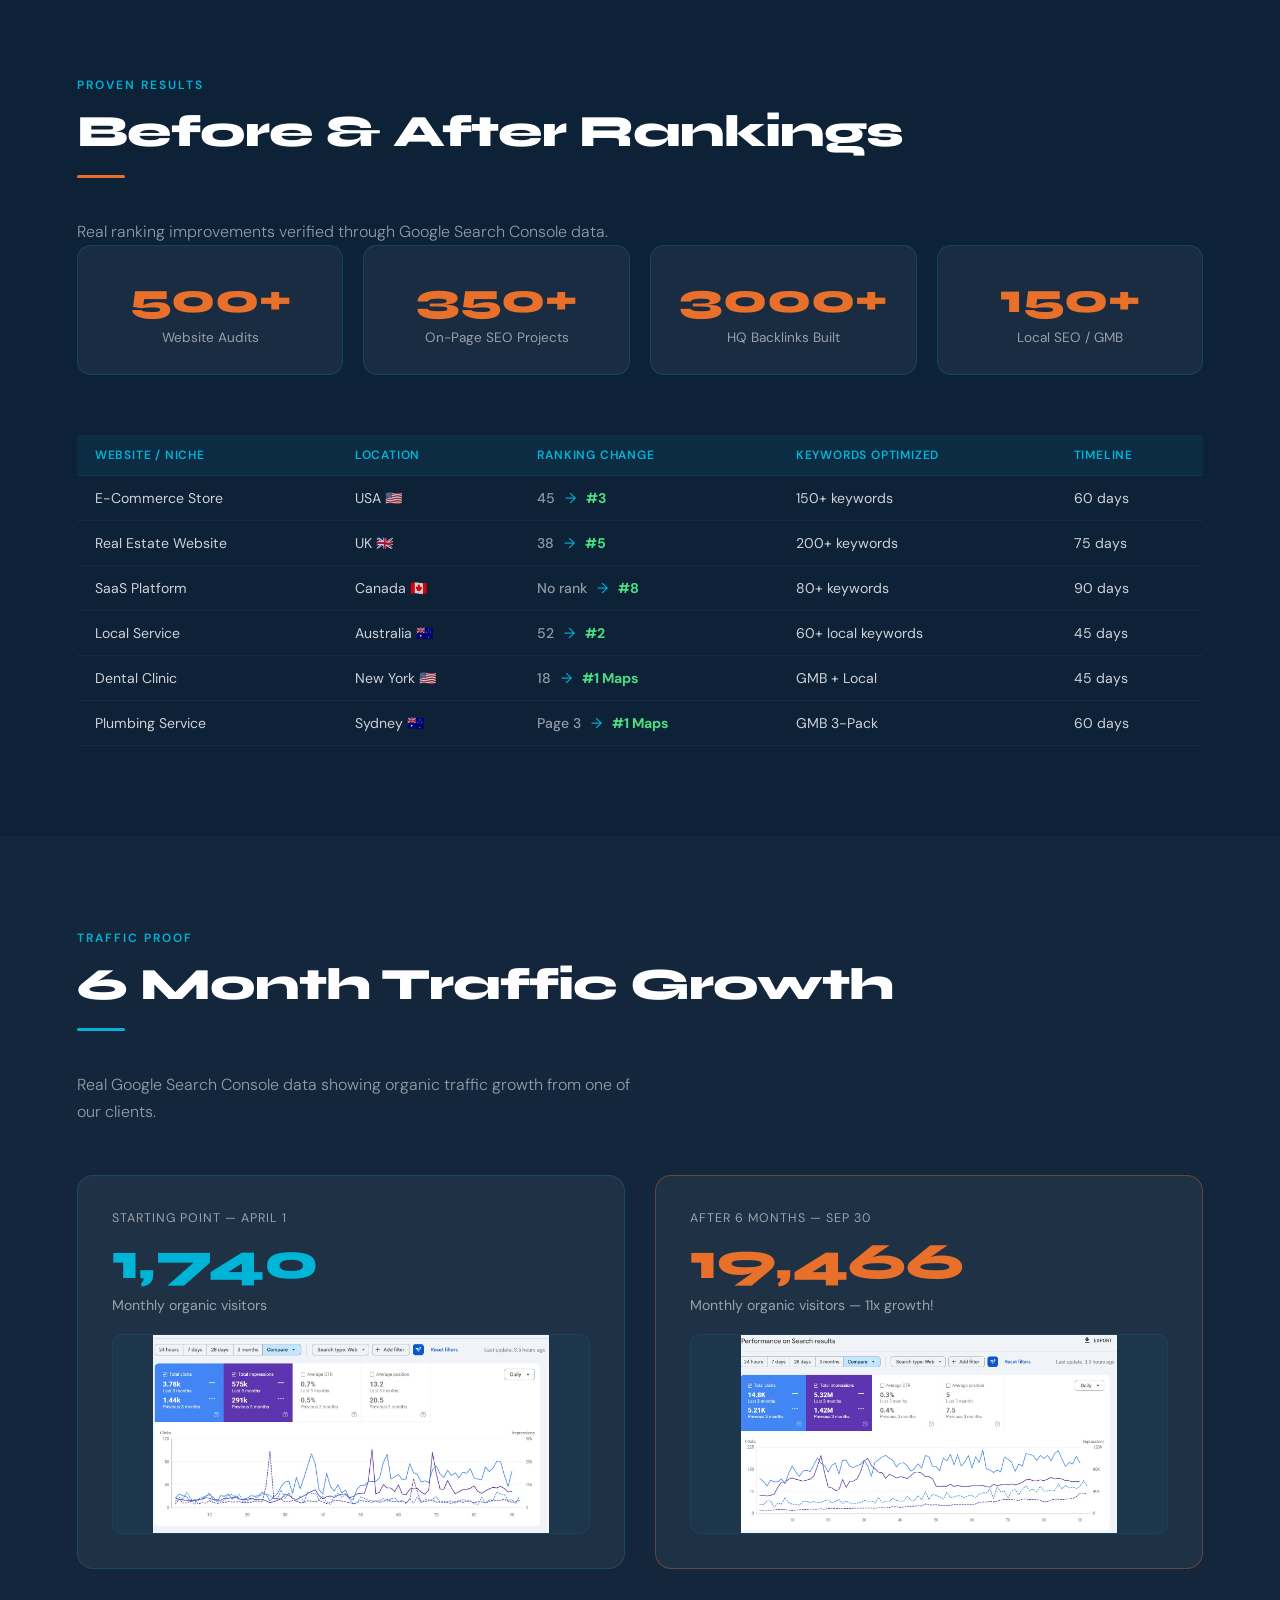
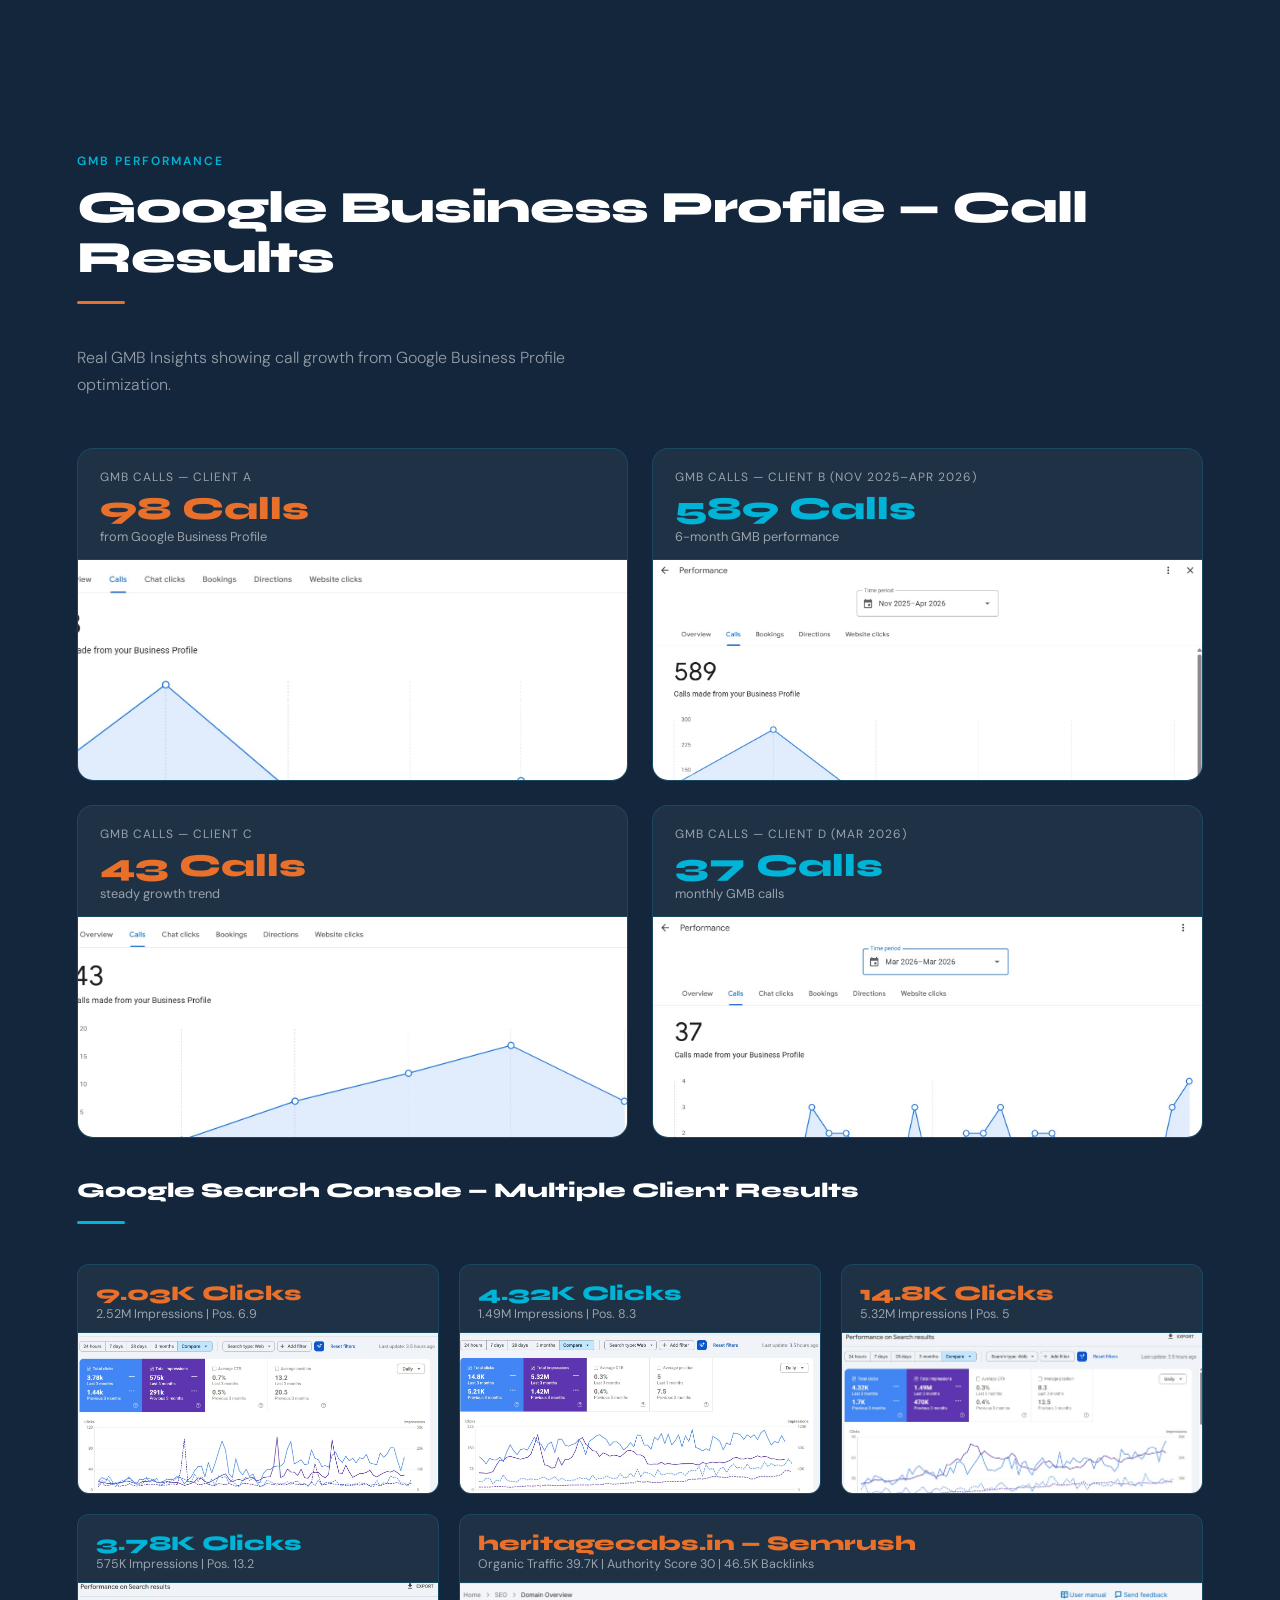
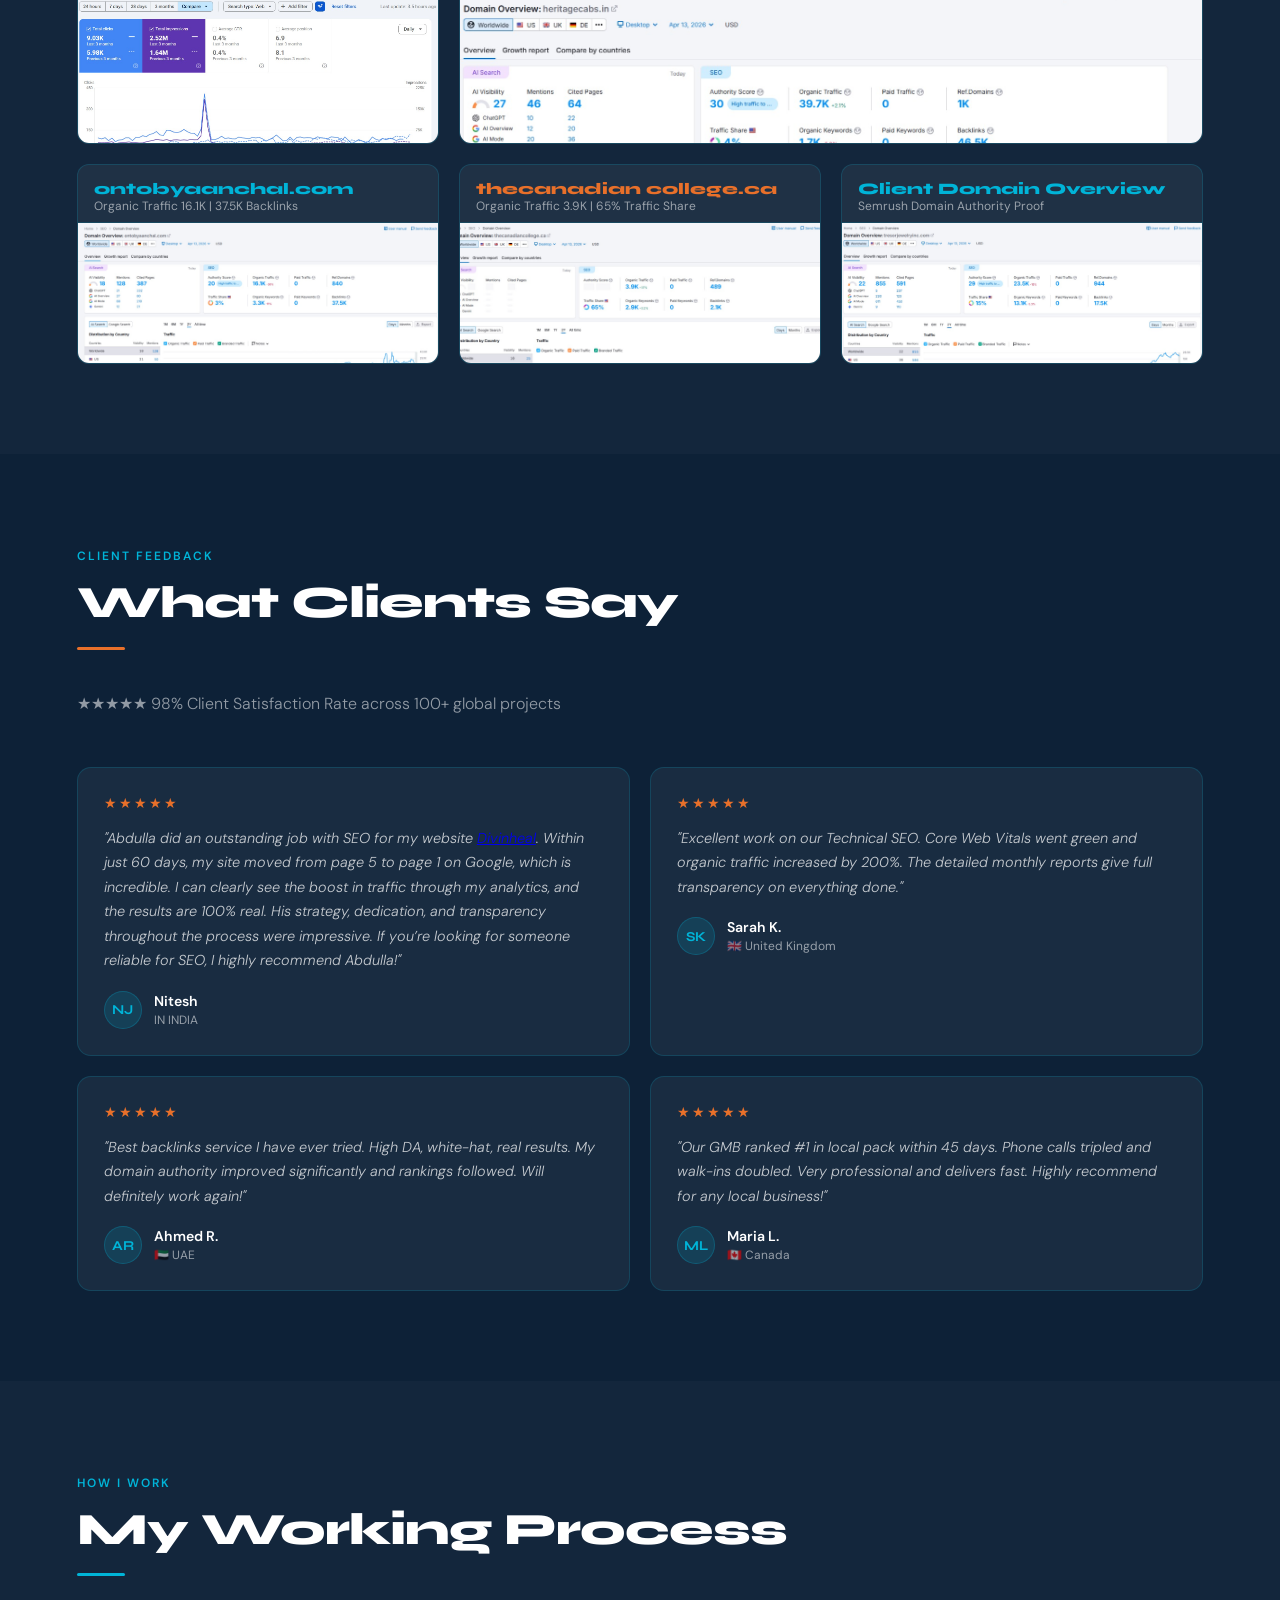
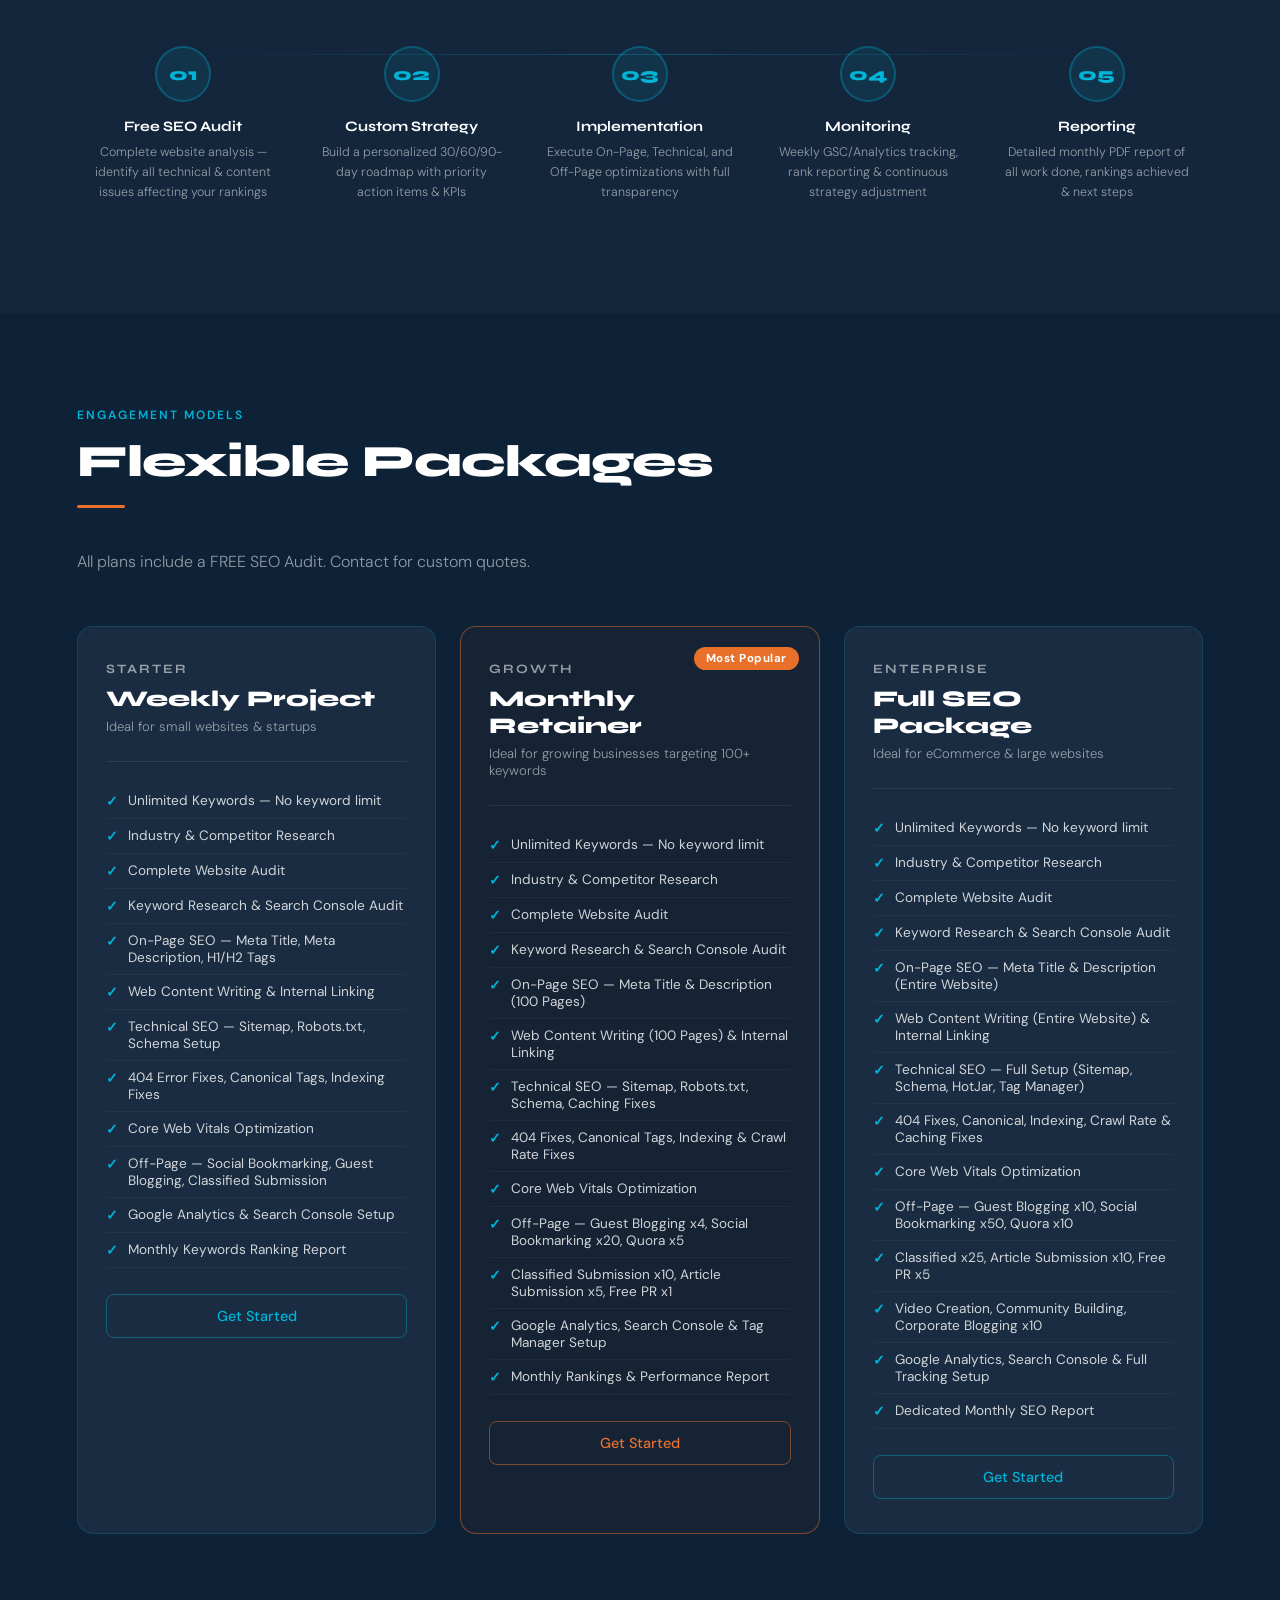
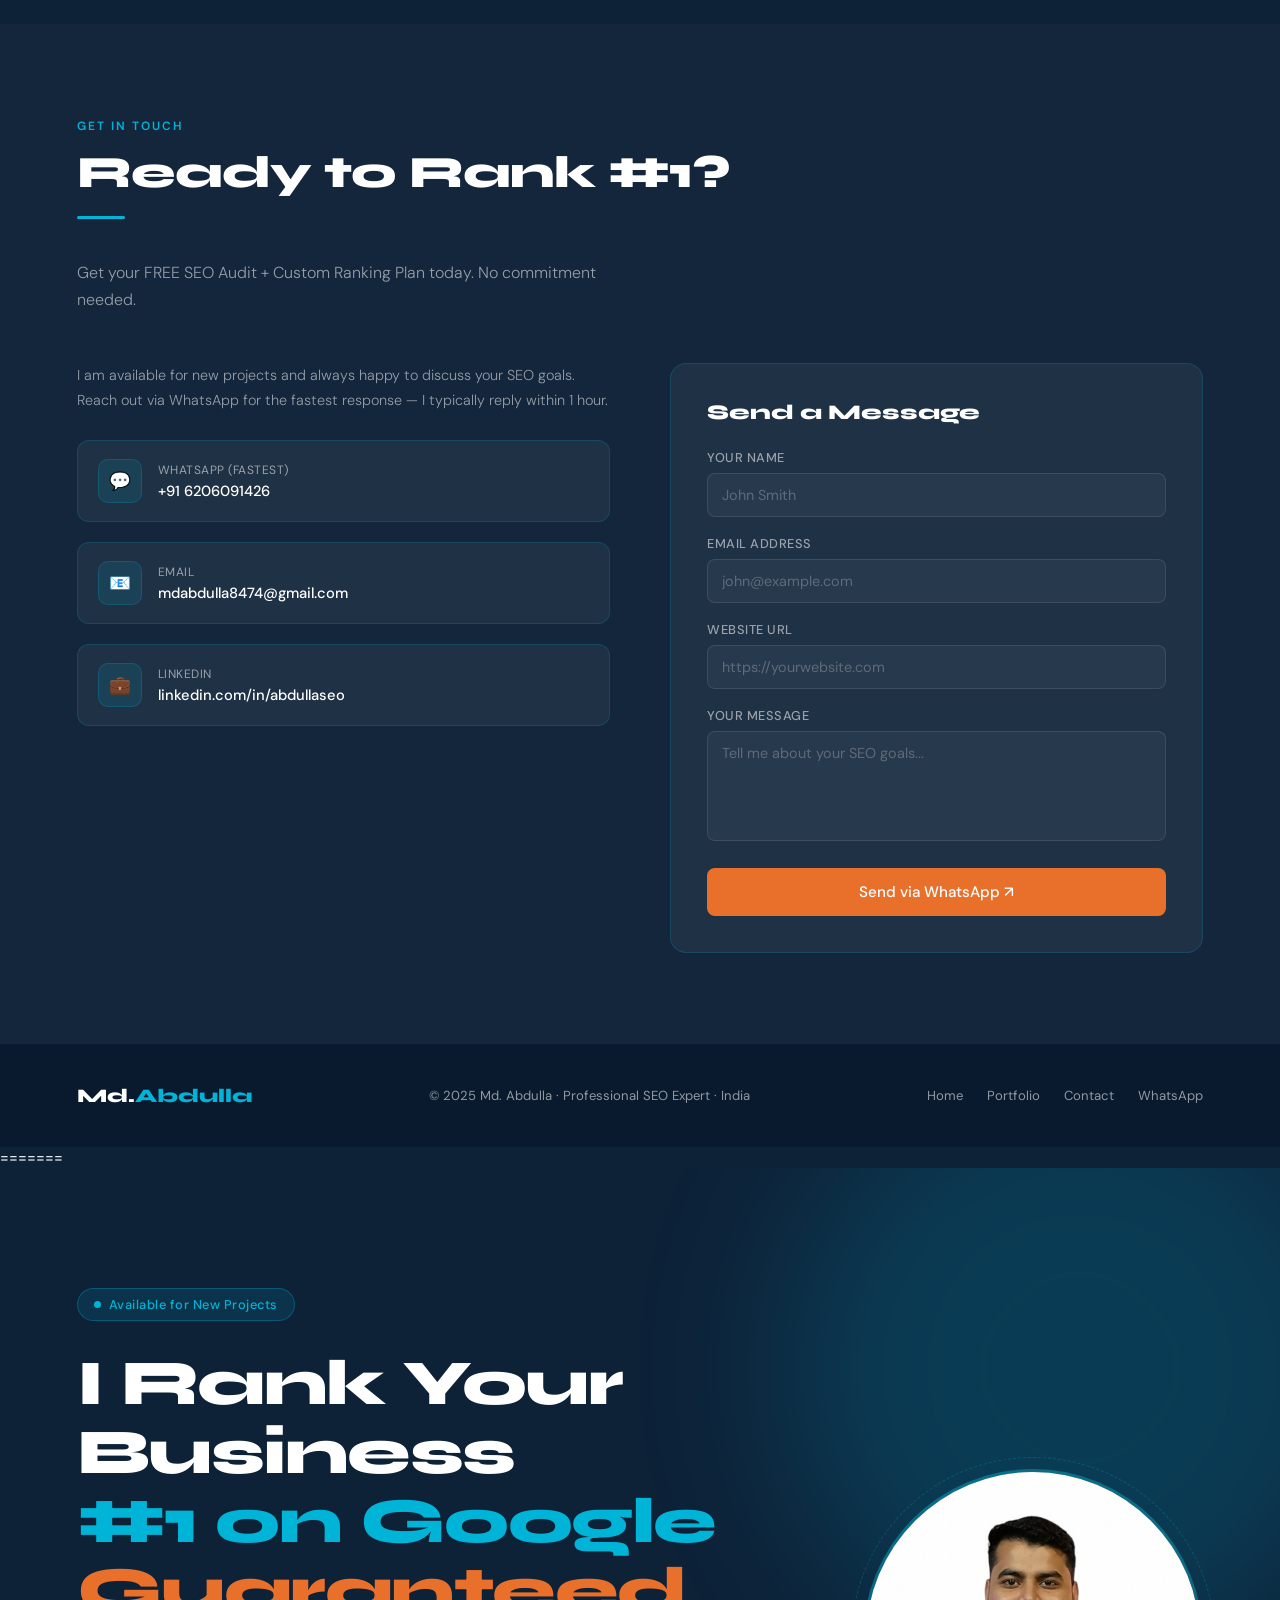
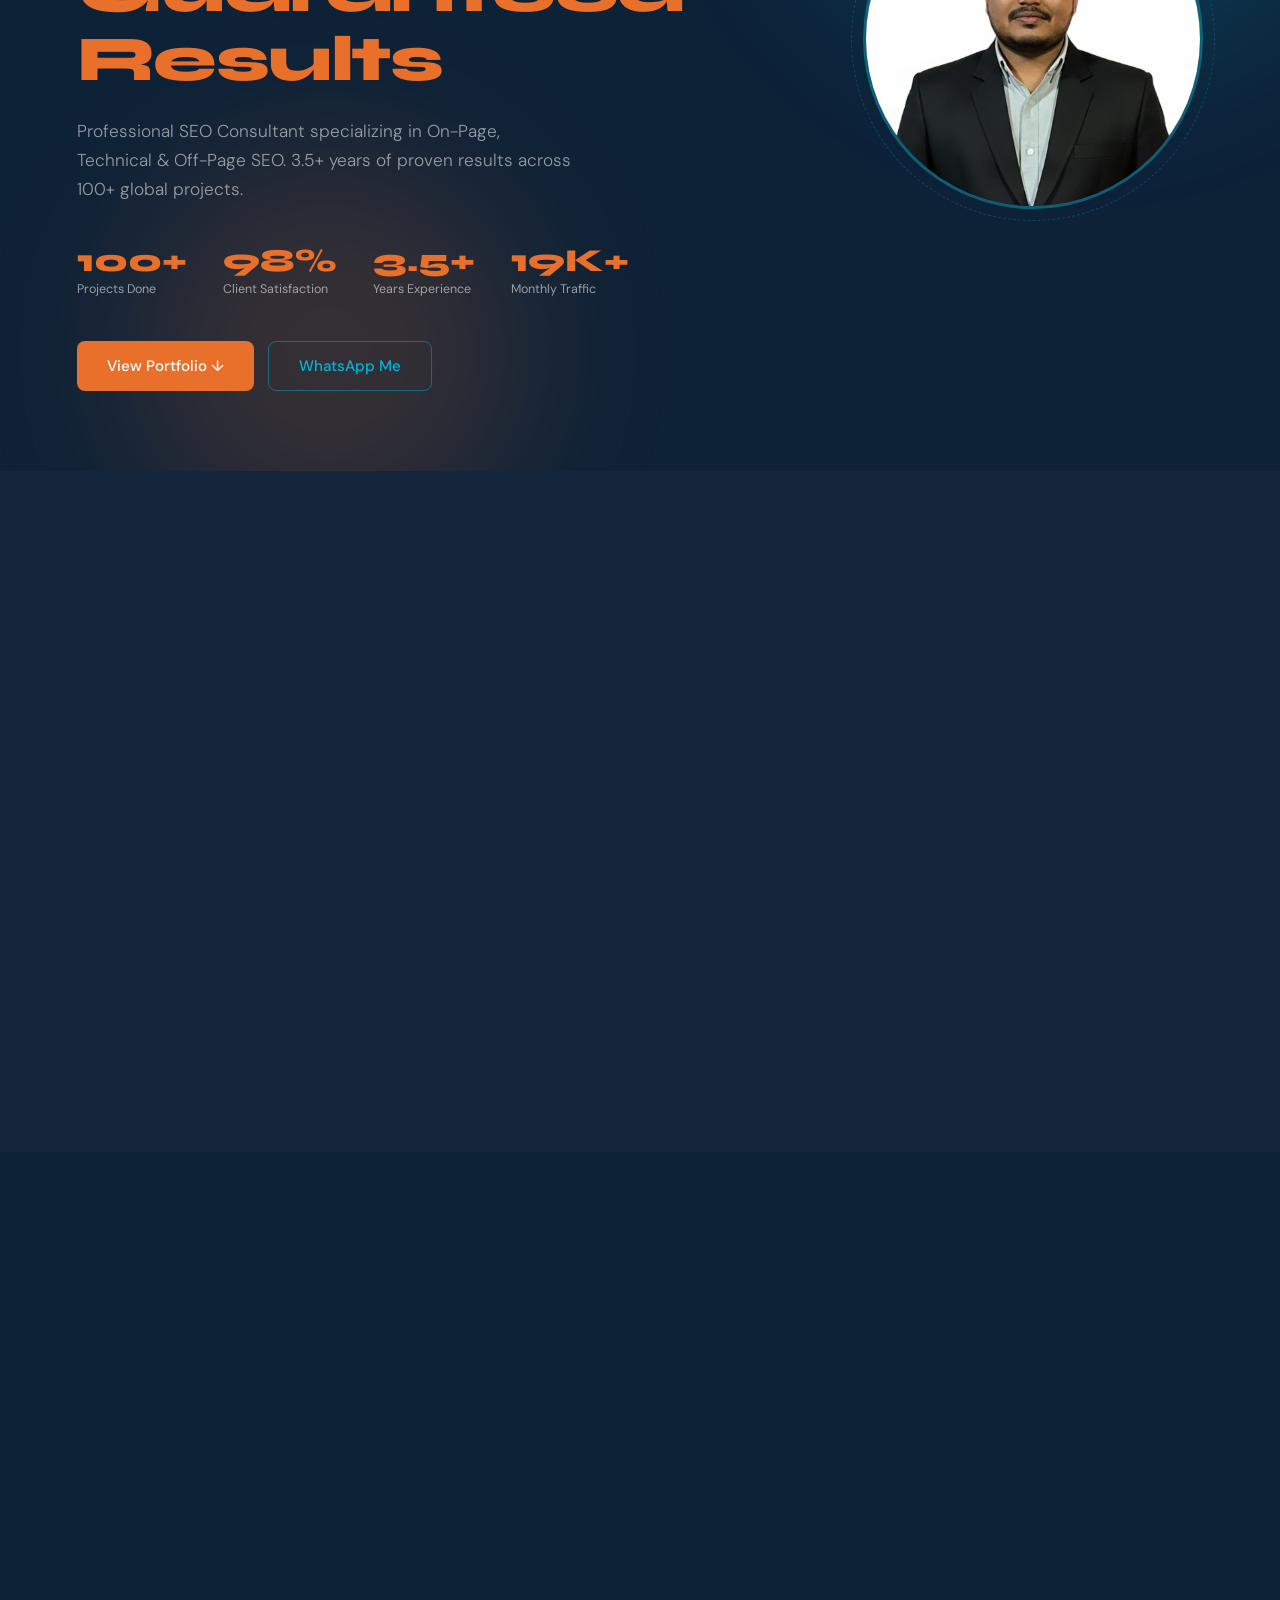
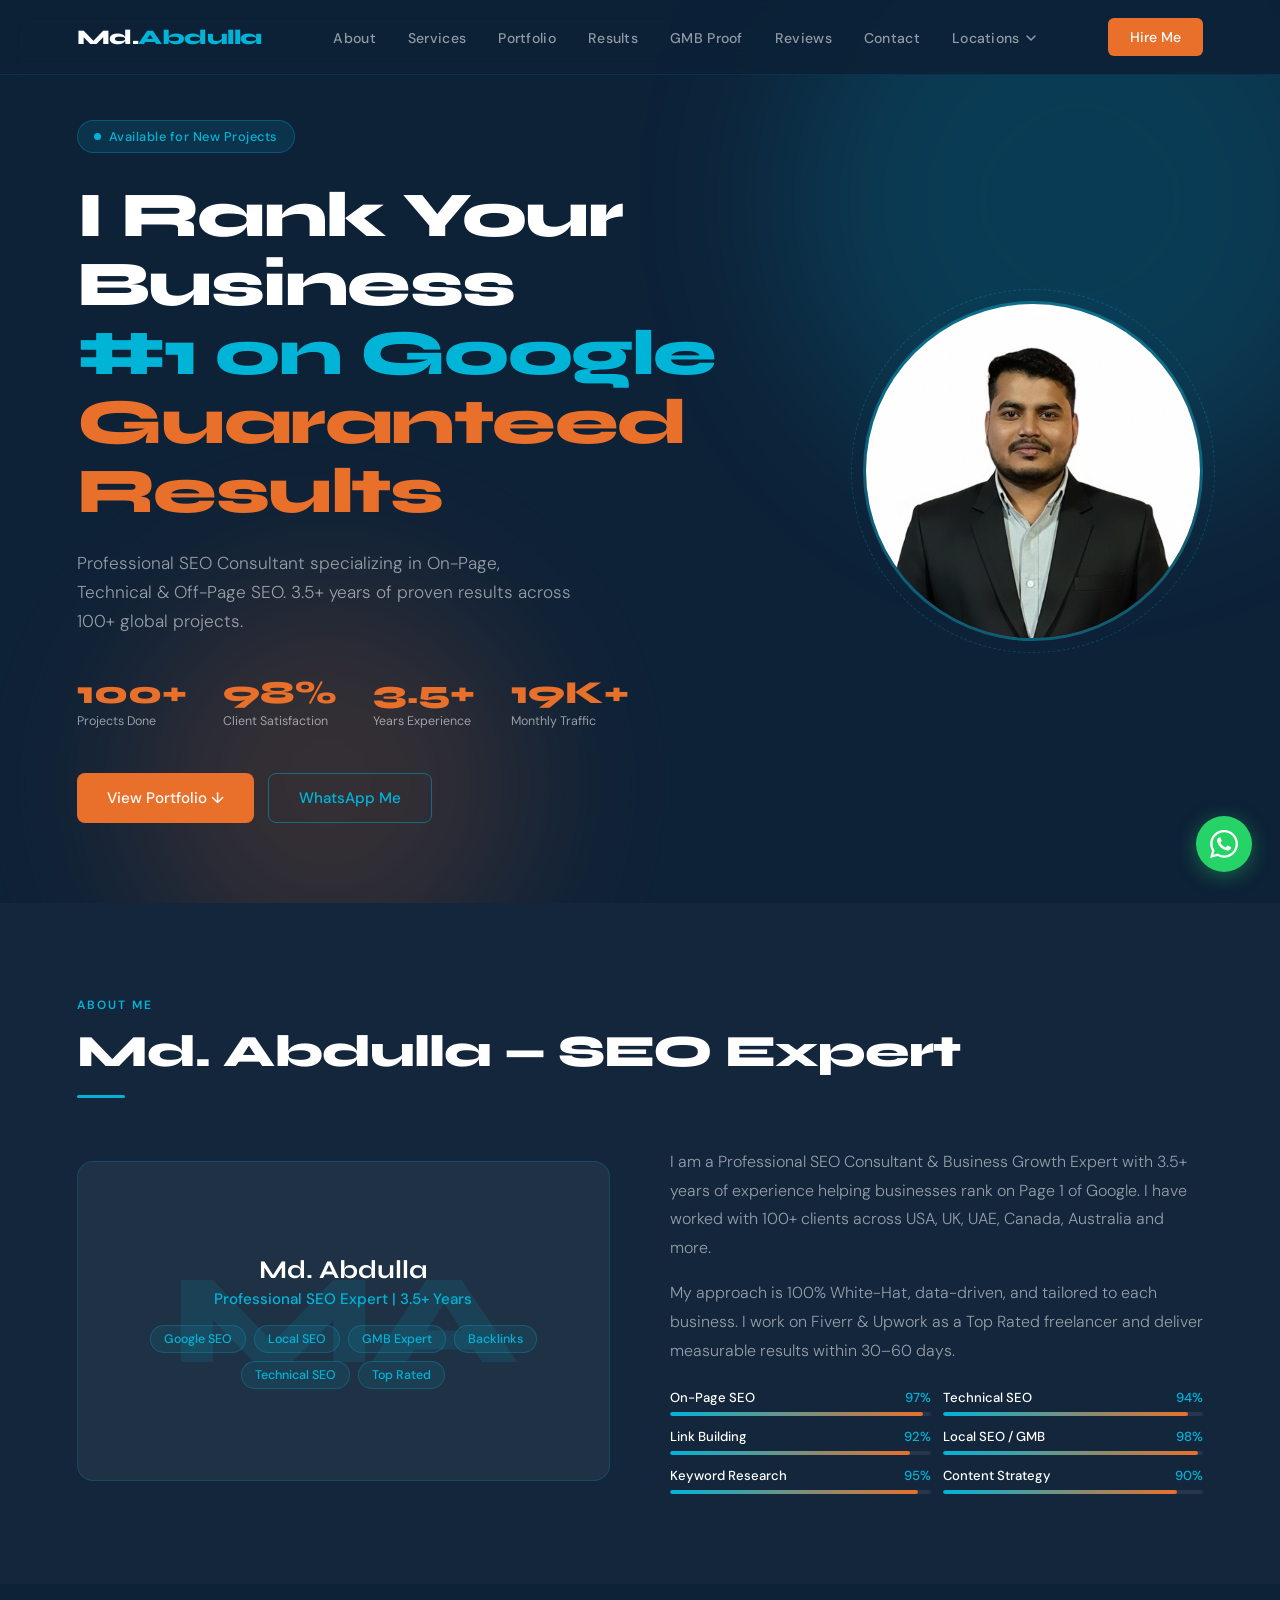
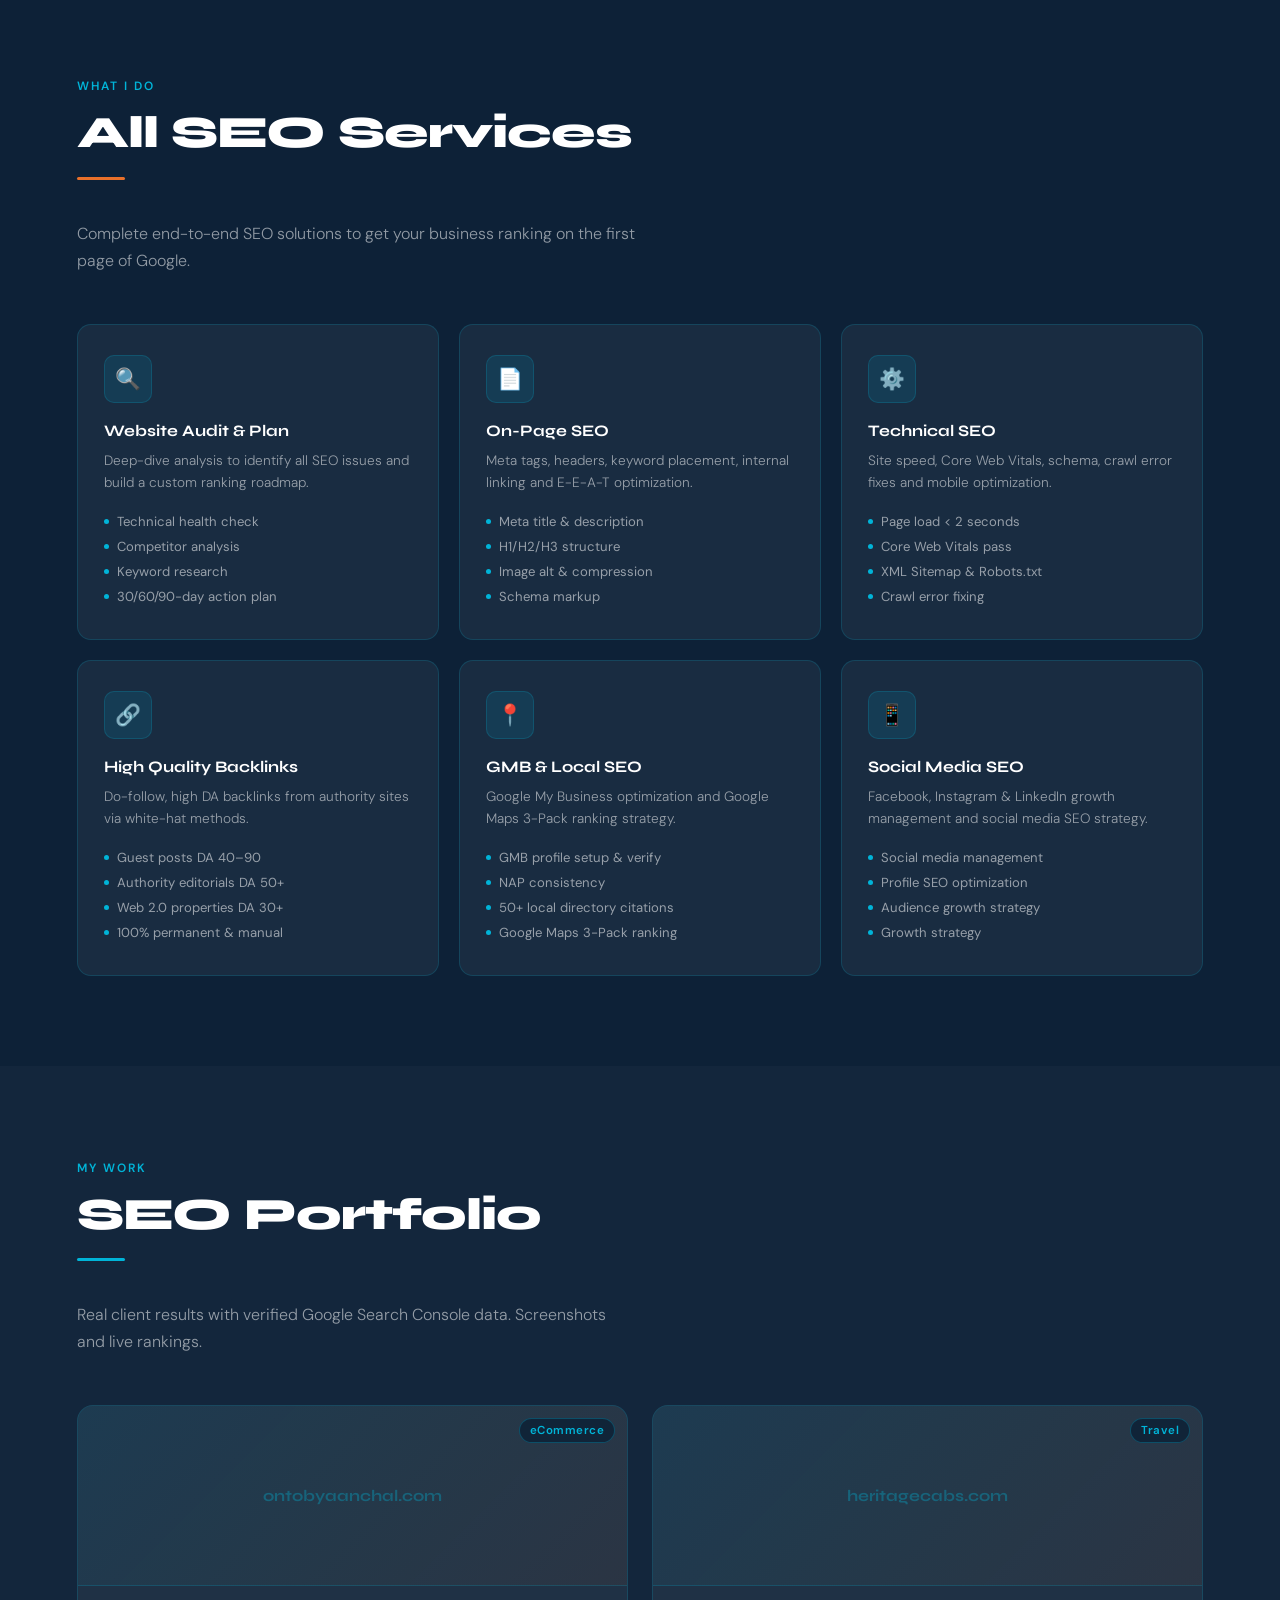
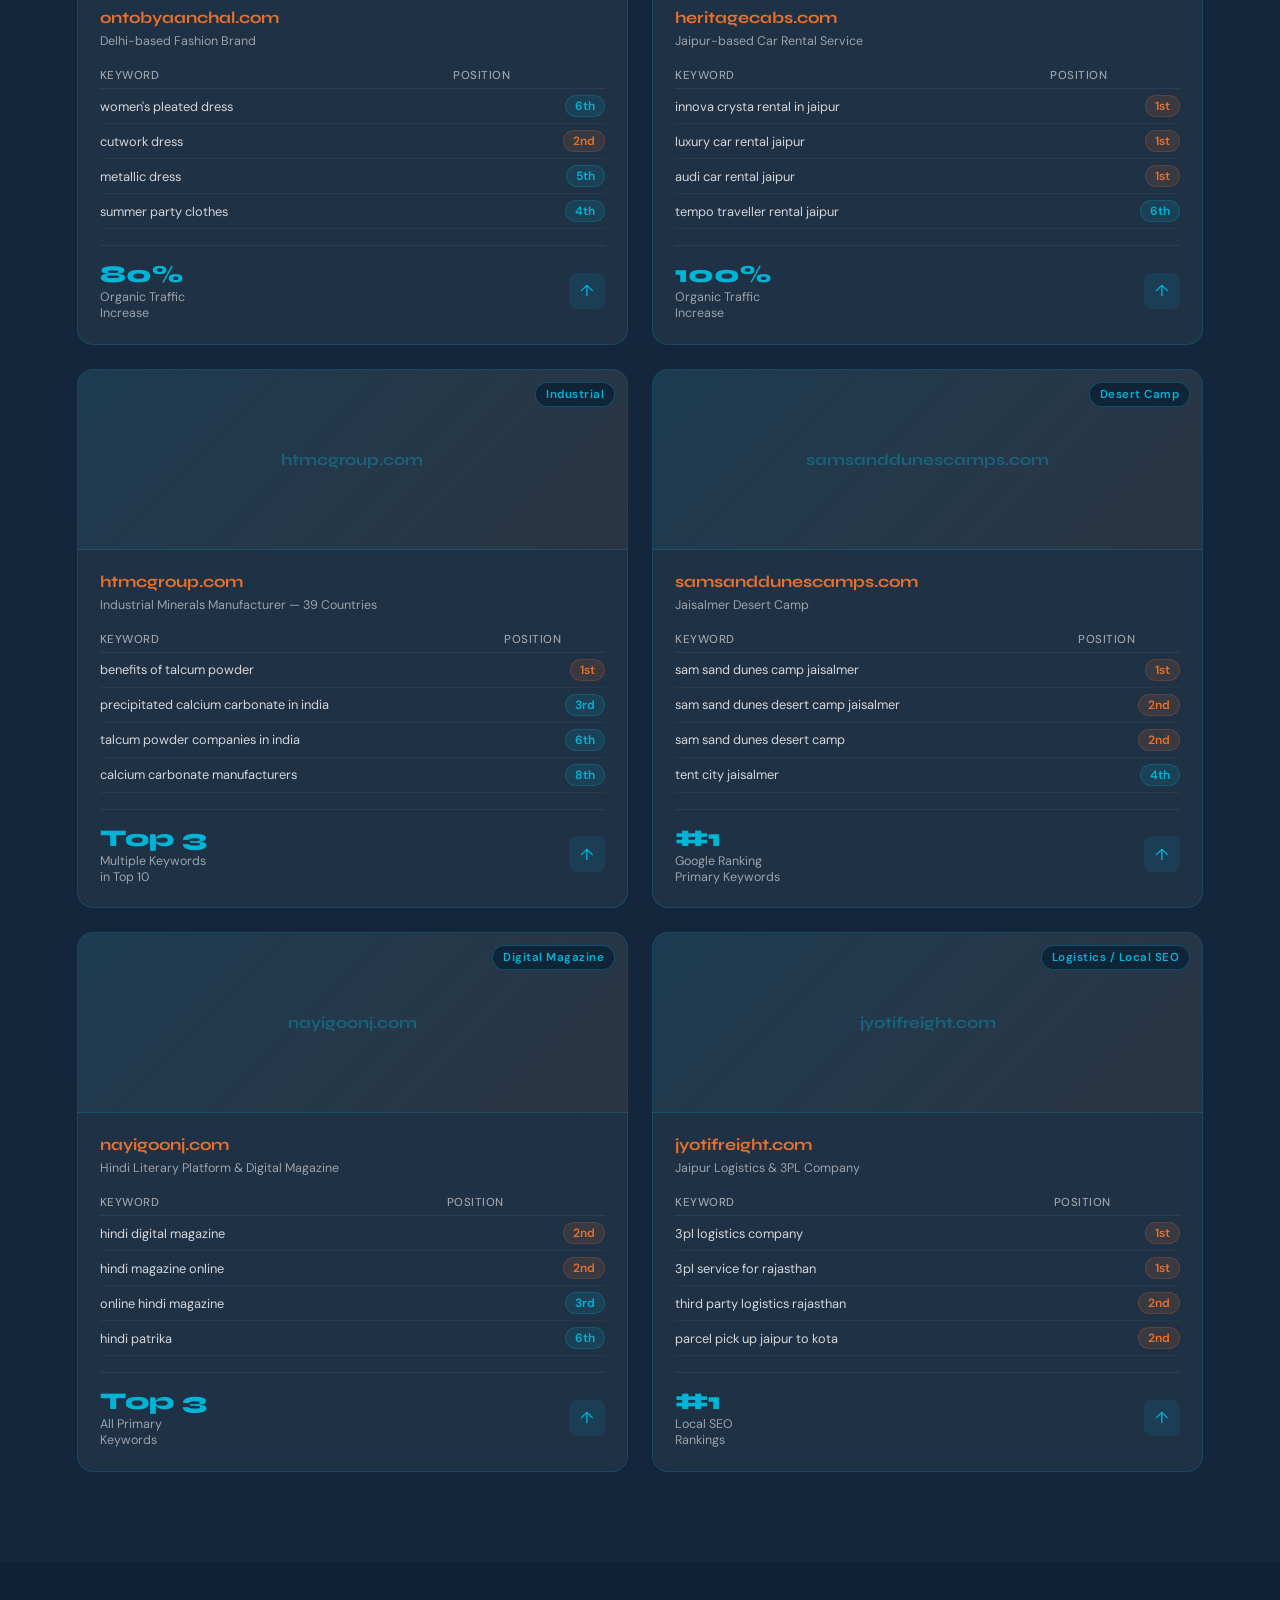
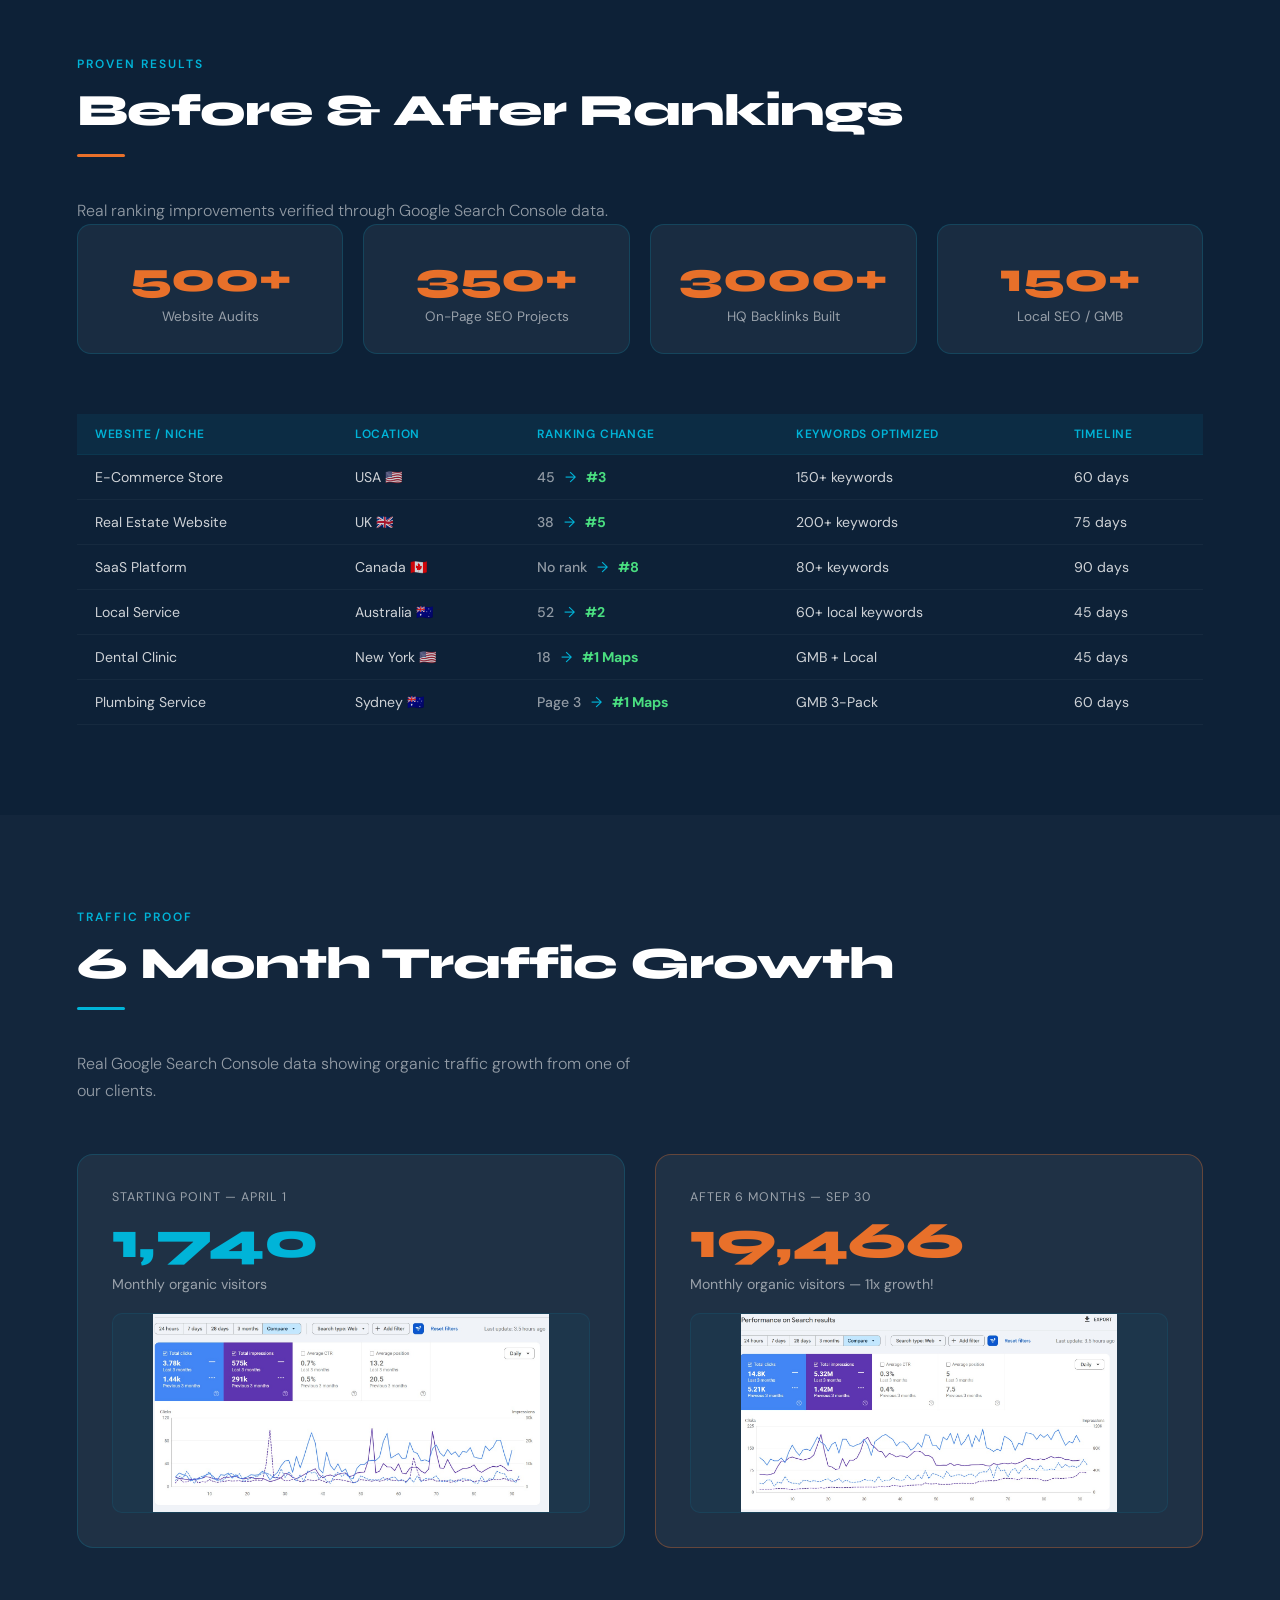
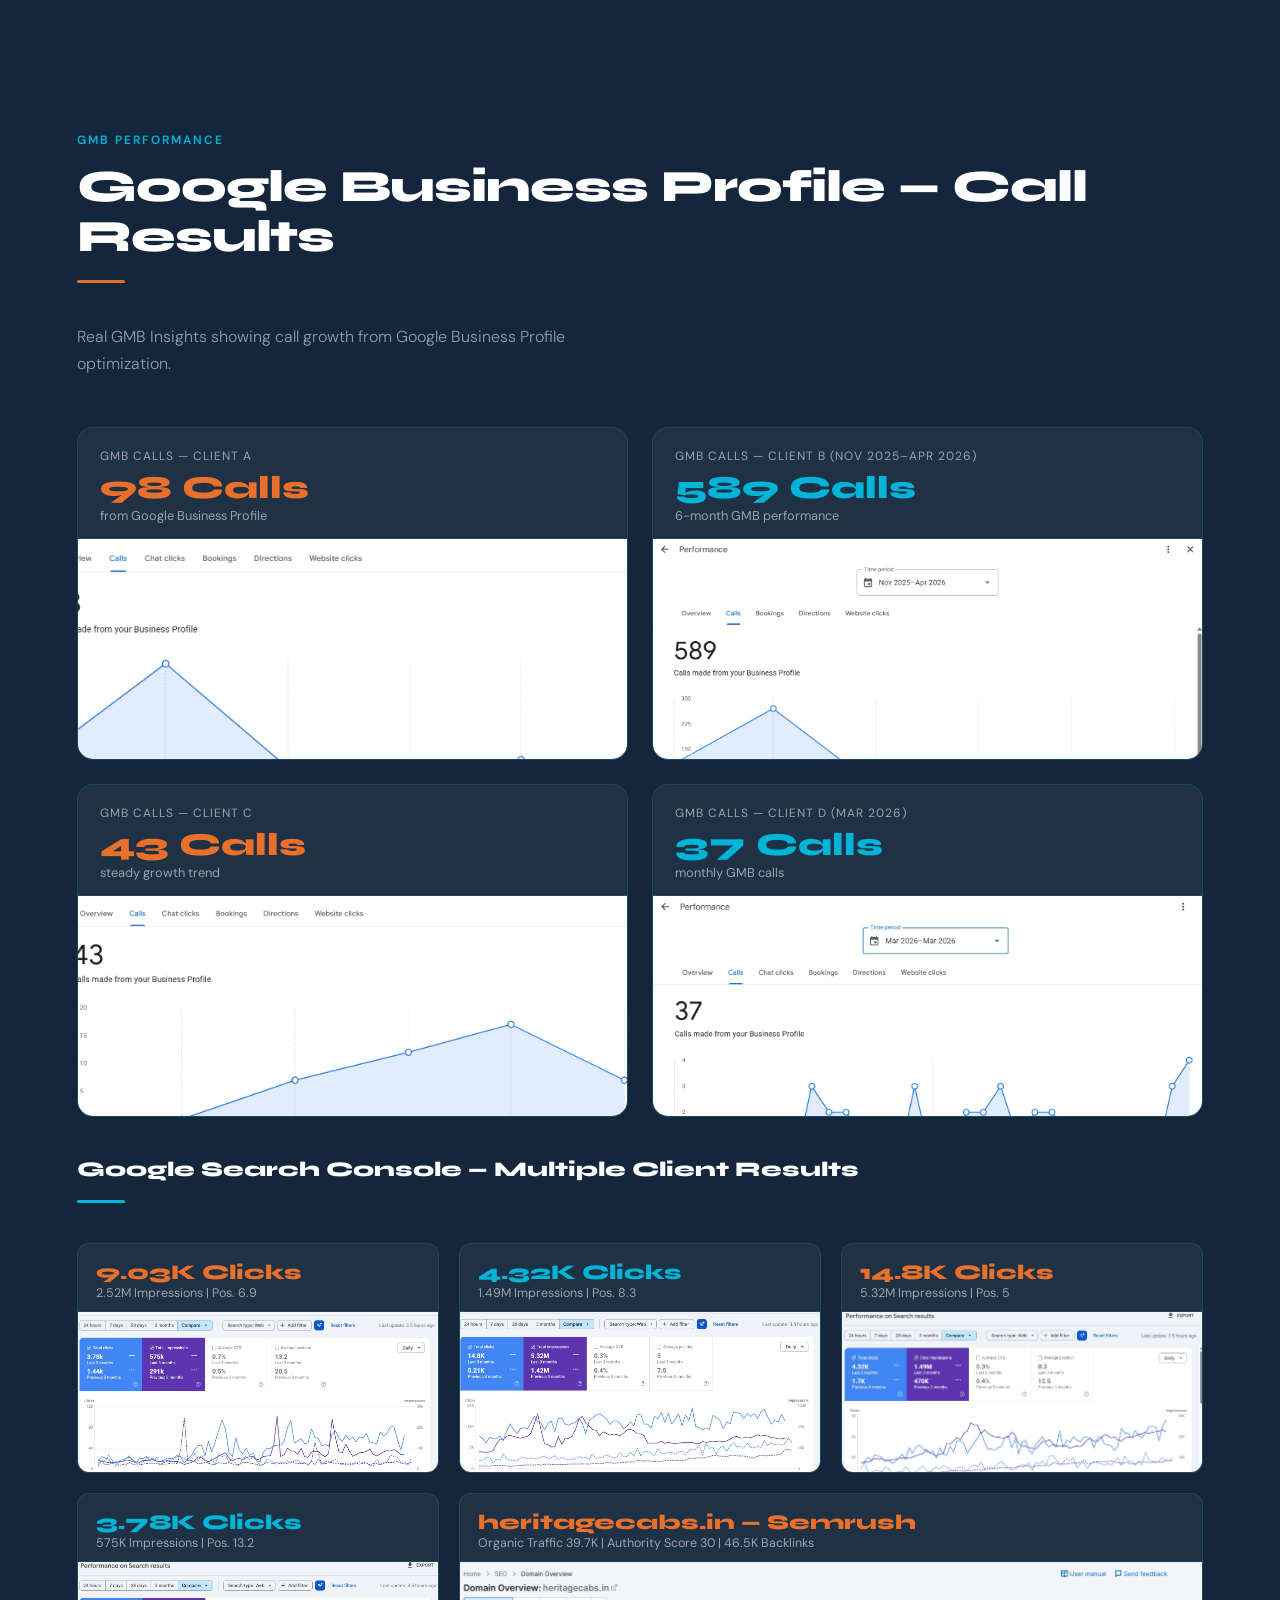
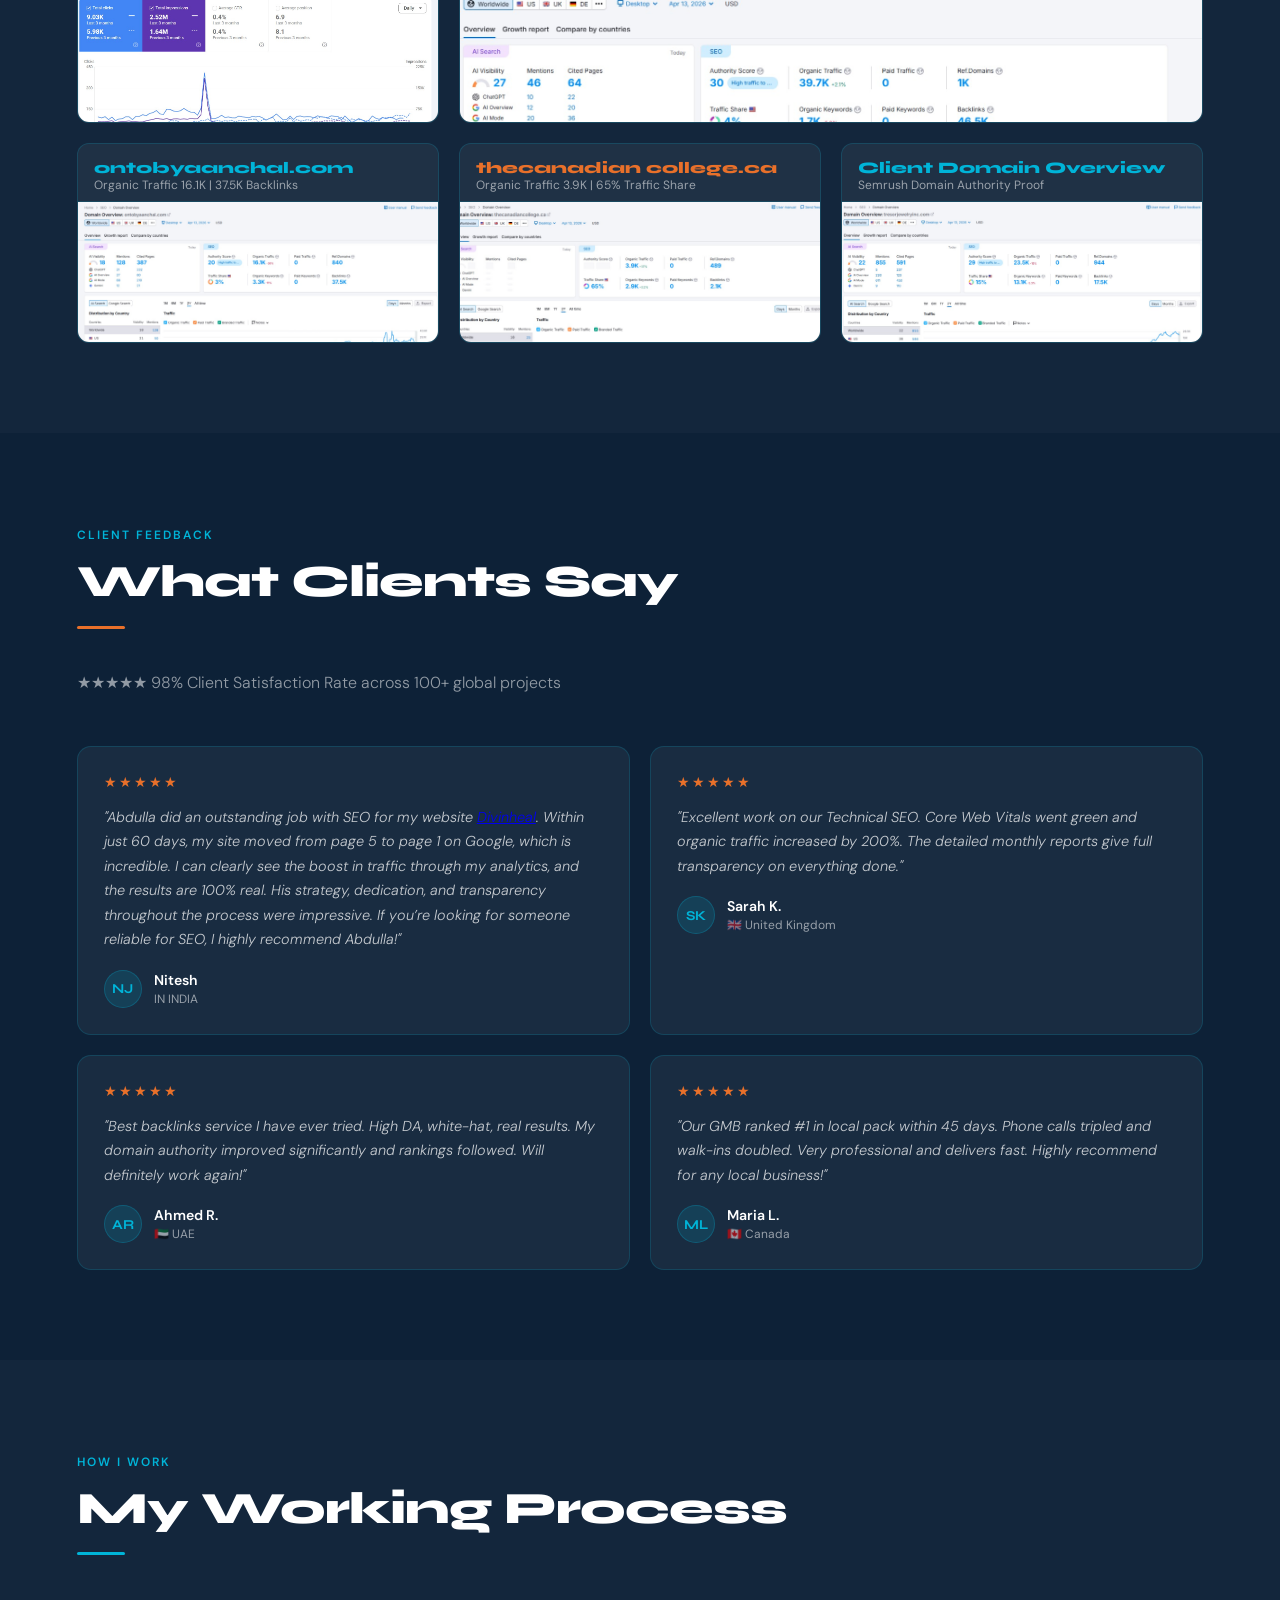
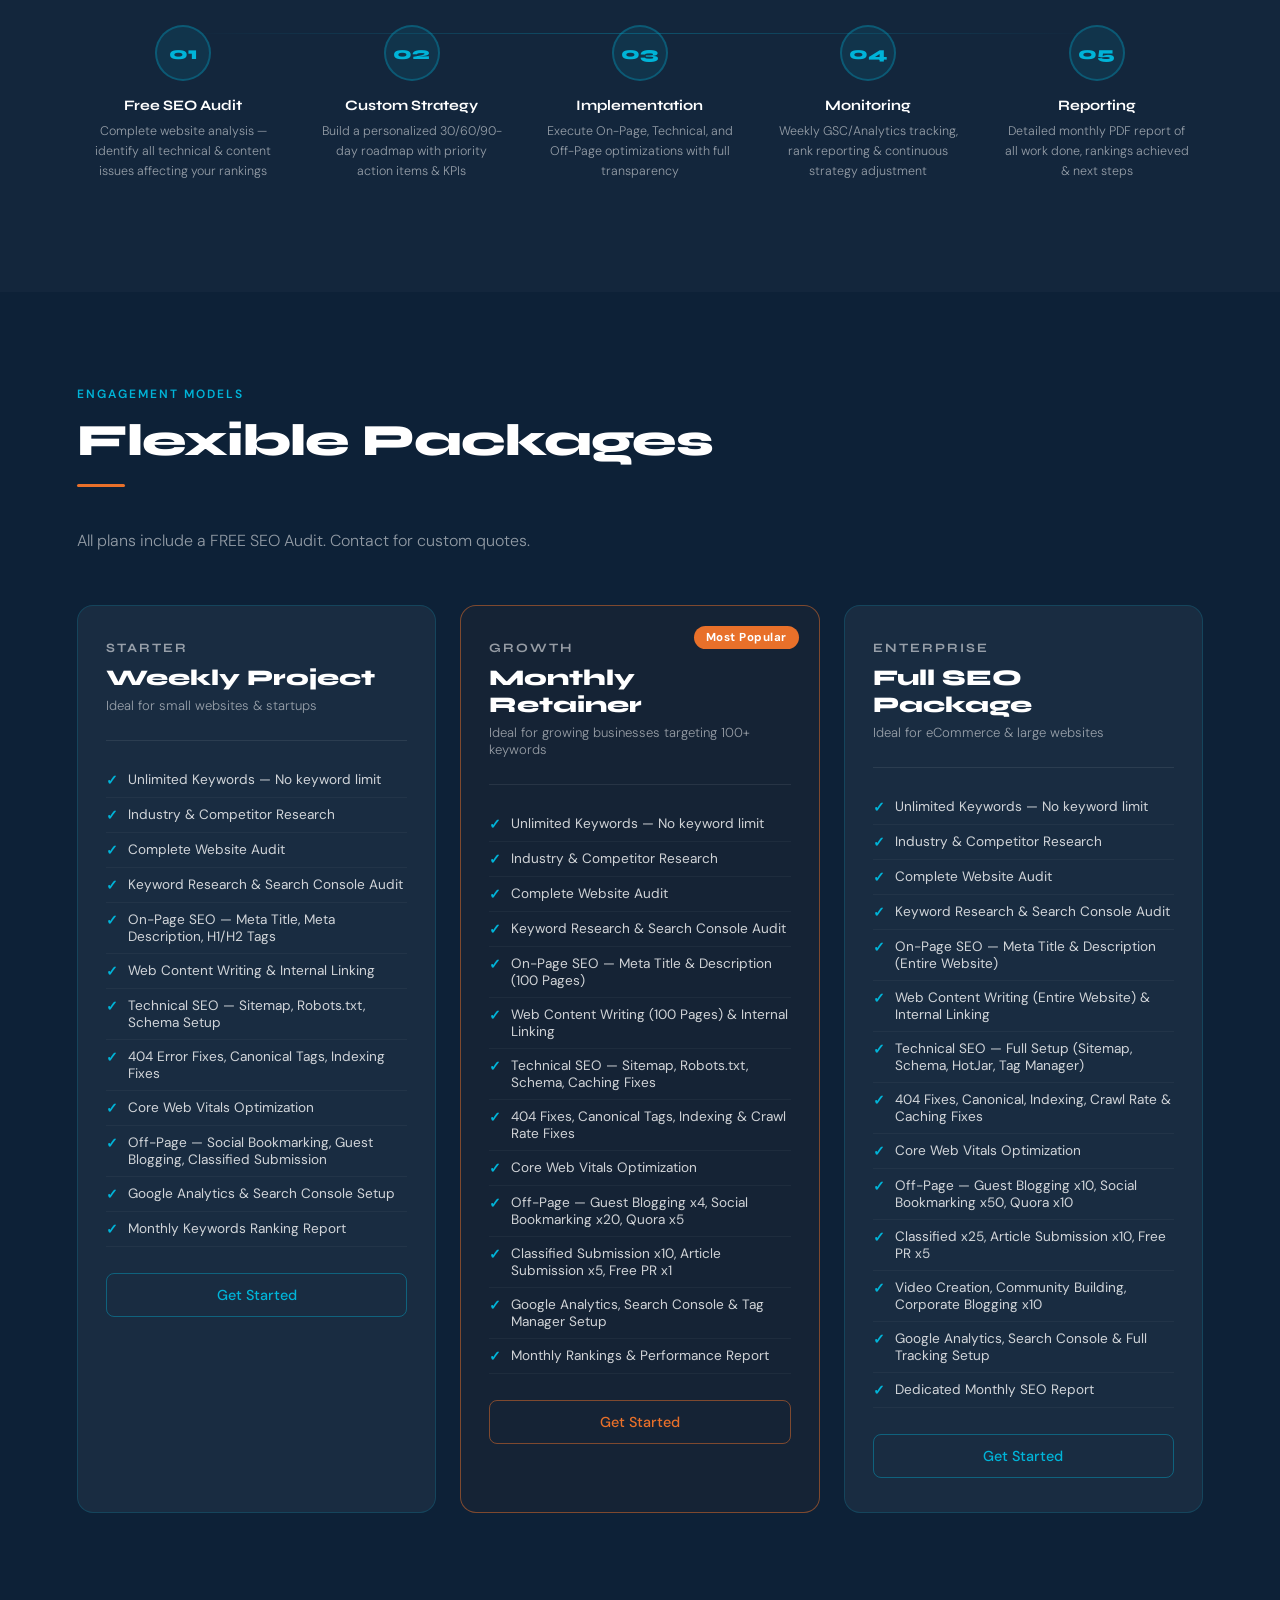
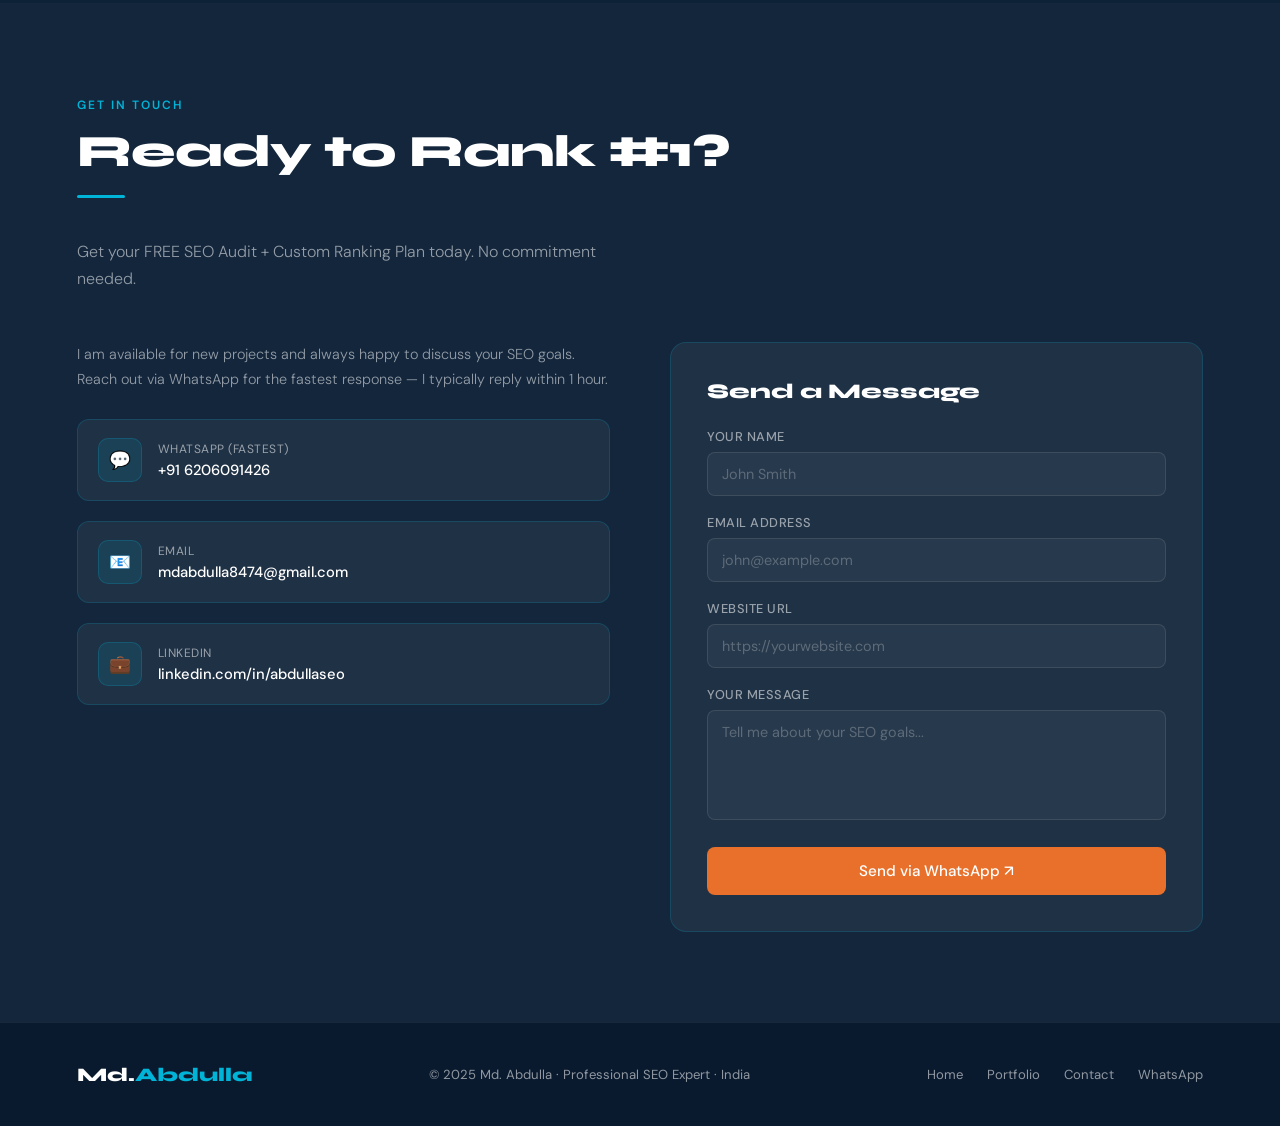
